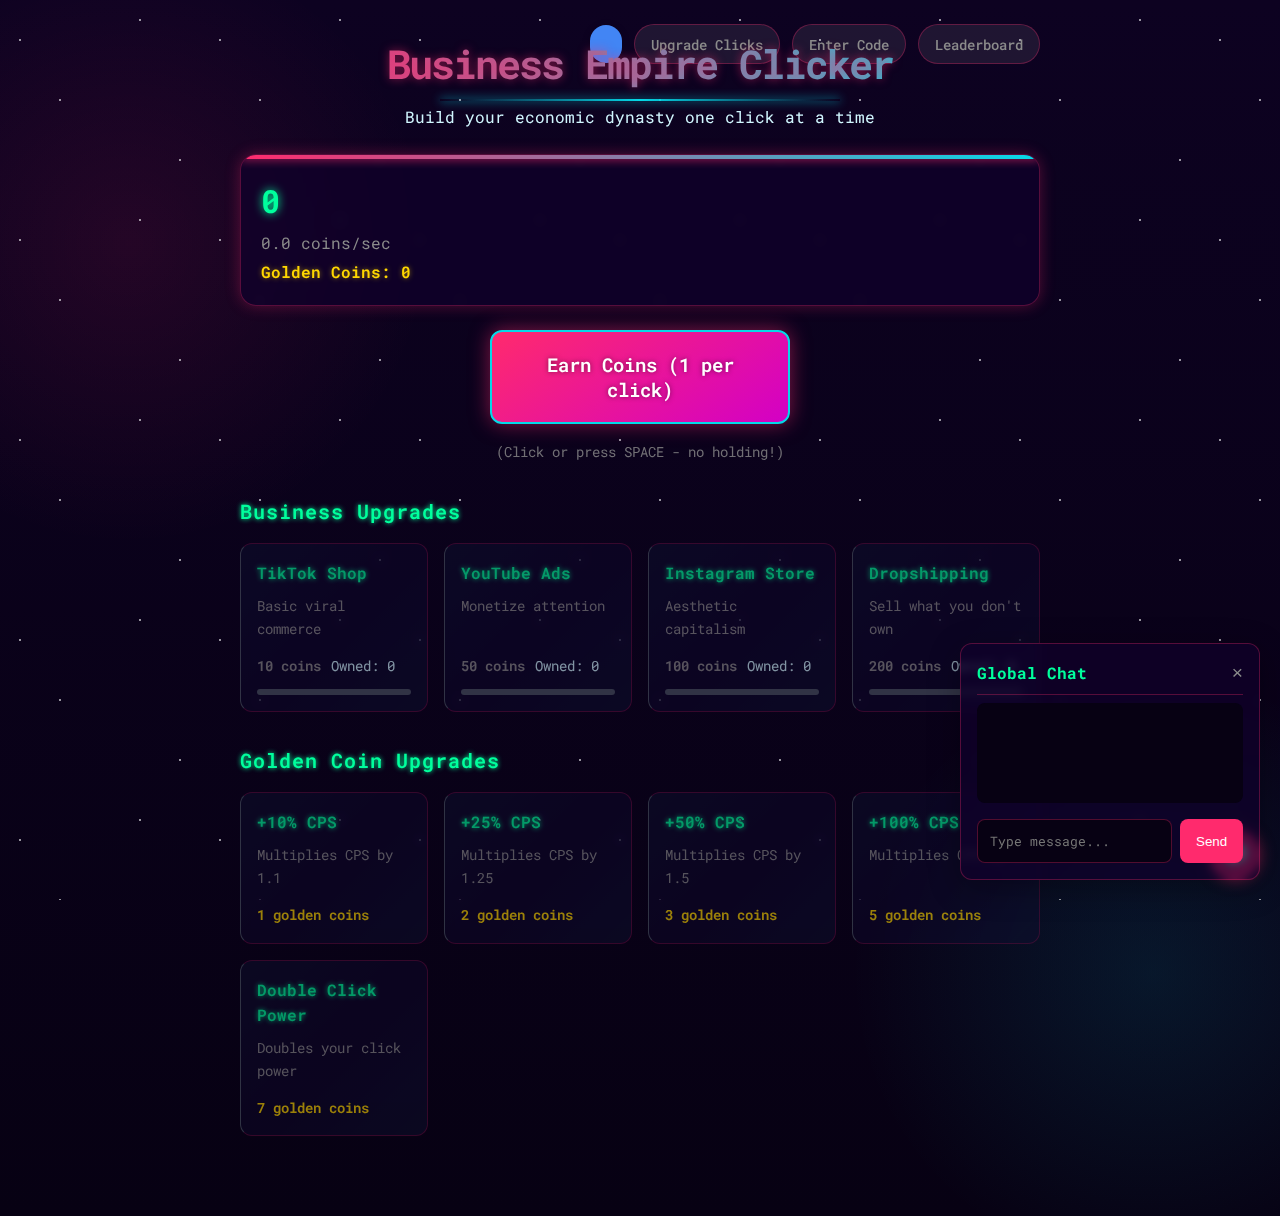
==== index.html @ 61c4be1f "Update index.html" ====
<!DOCTYPE html>
<html lang="en">
<head>
  <meta charset="UTF-8">
  <title>Business Empire Clicker</title>
  <meta name="viewport" content="width=device-width, initial-scale=1.0, maximum-scale=1.0, user-scalable=no">
  <link href="https://fonts.googleapis.com/css2?family=Inter:wght@300;400;500;600;700&display=swap" rel="stylesheet">
  <link href="https://fonts.googleapis.com/css2?family=Roboto+Mono:wght@400;700&display=swap" rel="stylesheet">
  <style>
    /* Cyberpunk Theme Variables */
    :root {
      --neon-pink: #ff2a6d;
      --neon-blue: #05d9e8;
      --neon-purple: #d300c5;
      --neon-green: #00ff9d;
      --matrix-green: #00ff41;
      --dark-bg: #0d0221;
      --darker-bg: #070113;
      --card-bg: rgba(16, 0, 43, 0.7);
      --card-border: rgba(255, 42, 109, 0.3);
      --text: #d1f7ff;
      --text-secondary: #8b8b8b;
      --warning: #f59e0b;
      --disabled: #4b5563;
      --gold: #ffd700;
      --silver: #c0c0c0;
    }
    
    * {
      box-sizing: border-box;
      margin: 0;
      padding: 0;
      -webkit-tap-highlight-color: transparent;
    }
    
    body {
      font-family: 'Roboto Mono', monospace;
      background: var(--dark-bg);
      color: var(--text);
      min-height: 100vh;
      display: flex;
      flex-direction: column;
      align-items: center;
      padding: 1rem;
      line-height: 1.6;
      touch-action: manipulation;
      overflow-x: hidden;
      background-image: 
        radial-gradient(circle at 10% 20%, rgba(255, 42, 109, 0.1) 0%, transparent 20%),
        radial-gradient(circle at 90% 80%, rgba(5, 217, 232, 0.1) 0%, transparent 20%),
        linear-gradient(to bottom, var(--dark-bg), var(--darker-bg));
    }
    
    /* Animated starfield background */
    body::before {
      content: '';
      position: fixed;
      top: 0;
      left: 0;
      width: 100%;
      height: 100%;
      background: 
        radial-gradient(1px 1px at 10% 20%, white 0.5px, transparent 1px),
        radial-gradient(1px 1px at 90% 80%, white 0.5px, transparent 1px),
        radial-gradient(1px 1px at 30% 50%, white 0.5px, transparent 1px),
        radial-gradient(1px 1px at 70% 10%, white 0.5px, transparent 1px);
      background-size: 200px 200px;
      z-index: -1;
      animation: starsMove 100s linear infinite;
    }
    
    @keyframes starsMove {
      from { transform: translateY(0); }
      to { transform: translateY(-200px); }
    }
    
    .container {
      width: 100%;
      max-width: 800px;
      position: relative;
      padding-bottom: 2rem;
    }
    
    header {
      text-align: center;
      margin-bottom: 1.5rem;
      padding-top: 1rem;
    }
    
    h1 {
      font-size: clamp(1.8rem, 5vw, 2.5rem);
      margin-bottom: 0.5rem;
      background: linear-gradient(90deg, var(--neon-pink), var(--neon-blue));
      -webkit-background-clip: text;
      -webkit-text-fill-color: transparent;
      font-weight: 700;
      letter-spacing: -0.05em;
      text-shadow: 0 0 10px rgba(255, 42, 109, 0.5);
      position: relative;
    }
    
    h1::after {
      content: '';
      position: absolute;
      bottom: -5px;
      left: 50%;
      transform: translateX(-50%);
      width: 50%;
      height: 2px;
      background: linear-gradient(90deg, transparent, var(--neon-blue), transparent);
      box-shadow: 0 0 10px var(--neon-blue);
    }
    
    h2 {
      font-size: 1.25rem;
      margin: 1.5rem 0 1rem;
      color: var(--neon-green);
      font-weight: 600;
      text-shadow: 0 0 5px var(--neon-green);
      letter-spacing: 1px;
    }
    
    .stats {
      display: flex;
      justify-content: space-between;
      align-items: center;
      background: var(--card-bg);
      padding: 1.25rem;
      border-radius: 16px;
      margin-bottom: 1.5rem;
      box-shadow: 0 0 15px rgba(255, 42, 109, 0.3);
      width: 100%;
      border: 1px solid var(--card-border);
      position: relative;
      overflow: hidden;
      backdrop-filter: blur(5px);
    }
    
    .stats::before {
      content: '';
      position: absolute;
      top: 0;
      left: 0;
      right: 0;
      height: 4px;
      background: linear-gradient(90deg, var(--neon-pink), var(--neon-blue));
      box-shadow: 0 0 10px var(--neon-pink);
    }
    
    .coins-display {
      font-size: clamp(1.5rem, 5vw, 2rem);
      font-weight: bold;
      color: var(--neon-green);
      letter-spacing: -0.05em;
      text-shadow: 0 0 10px var(--neon-green);
      font-family: 'Roboto Mono', monospace;
    }
    
    .cps-display {
      color: var(--text-secondary);
      font-size: clamp(0.8rem, 3vw, 1rem);
      margin-top: 0.25rem;
      font-family: 'Roboto Mono', monospace;
    }
    
    .golden-coins-display {
      color: var(--gold);
      font-size: clamp(0.8rem, 3vw, 1rem);
      margin-top: 0.25rem;
      font-weight: 600;
      text-shadow: 0 0 5px rgba(255, 215, 0, 0.5);
      font-family: 'Roboto Mono', monospace;
    }
    
    .click-area {
      display: flex;
      flex-direction: column;
      align-items: center;
      gap: 1rem;
      margin-bottom: 2rem;
      width: 100%;
      position: relative;
    }
    
    .click-btn {
      background: linear-gradient(145deg, var(--neon-pink), var(--neon-purple));
      color: white;
      border: none;
      padding: 1.25rem;
      font-size: clamp(1rem, 4vw, 1.2rem);
      border-radius: 12px;
      cursor: pointer;
      transition: all 0.2s ease;
      width: 100%;
      max-width: 300px;
      box-shadow: 0 0 20px rgba(255, 42, 109, 0.5);
      font-weight: 600;
      border: 2px solid var(--neon-blue);
      position: relative;
      overflow: hidden;
      z-index: 1;
      font-family: 'Roboto Mono', monospace;
      text-shadow: 0 0 5px rgba(0, 0, 0, 0.5);
    }
    
    .click-btn::before {
      content: '';
      position: absolute;
      top: 0;
      left: 0;
      width: 100%;
      height: 100%;
      background: linear-gradient(45deg, 
        rgba(255,255,255,0.1) 0%, 
        rgba(255,255,255,0.05) 50%, 
        rgba(255,255,255,0.1) 100%);
      z-index: -1;
      opacity: 0;
      transition: opacity 0.3s;
    }
    
    .click-btn:hover {
      transform: translateY(-2px);
      box-shadow: 0 0 30px rgba(255, 42, 109, 0.7);
    }
    
    .click-btn:hover::before {
      opacity: 1;
    }
    
    .click-btn:active {
      transform: translateY(0);
      box-shadow: 0 0 15px rgba(255, 42, 109, 0.3);
    }
    
    .hint {
      color: var(--text-secondary);
      font-size: clamp(0.7rem, 3vw, 0.9rem);
      text-align: center;
      opacity: 0.8;
      font-family: 'Roboto Mono', monospace;
    }
    
    .upgrades-container {
      display: grid;
      grid-template-columns: repeat(auto-fill, minmax(160px, 1fr));
      gap: 1rem;
      margin-bottom: 2rem;
      width: 100%;
    }
    
    .upgrade {
      background: var(--card-bg);
      border-radius: 12px;
      padding: 1rem;
      transition: all 0.2s ease;
      border-left: 4px solid var(--neon-pink);
      font-size: clamp(0.8rem, 3vw, 1rem);
      border: 1px solid var(--card-border);
      display: flex;
      flex-direction: column;
      position: relative;
      overflow: hidden;
      backdrop-filter: blur(5px);
    }
    
    .upgrade::after {
      content: '';
      position: absolute;
      top: 0;
      left: 0;
      width: 100%;
      height: 100%;
      background: linear-gradient(135deg, 
        rgba(0, 255, 157, 0.05) 0%, 
        rgba(0, 255, 157, 0.02) 50%, 
        rgba(0, 255, 157, 0.05) 100%);
      z-index: 0;
    }
    
    .upgrade.unlocked {
      cursor: pointer;
    }
    
    .upgrade.unlocked:hover {
      transform: translateY(-3px);
      box-shadow: 0 0 20px rgba(255, 42, 109, 0.3);
      background: rgba(16, 0, 43, 0.9);
      border-color: var(--neon-blue);
    }
    
    .upgrade.locked {
      opacity: 0.6;
      border-left-color: var(--disabled);
    }
    
    .upgrade-name {
      font-weight: 600;
      margin-bottom: 0.5rem;
      color: var(--neon-green);
      font-size: clamp(0.9rem, 3vw, 1rem);
      position: relative;
      z-index: 1;
      text-shadow: 0 0 5px var(--neon-green);
    }
    
    .upgrade-desc {
      font-size: clamp(0.7rem, 3vw, 0.9rem);
      margin-bottom: 0.75rem;
      color: var(--text-secondary);
      flex-grow: 1;
      position: relative;
      z-index: 1;
    }
    
    .upgrade-cost {
      color: var(--text-secondary);
      font-weight: 600;
      font-size: clamp(0.7rem, 3vw, 0.9rem);
      margin-bottom: 0.5rem;
      position: relative;
      z-index: 1;
    }
    
    .upgrade-owned {
      color: var(--text);
      font-size: clamp(0.7rem, 3vw, 0.9rem);
      align-self: flex-end;
      position: relative;
      z-index: 1;
    }
    
    @keyframes pulse {
      0% { transform: scale(1); }
      50% { transform: scale(1.05); }
      100% { transform: scale(1); }
    }
    
    .pulse {
      animation: pulse 0.3s ease;
    }
    
    .progress-bar {
      height: 6px;
      background: var(--disabled);
      border-radius: 3px;
      margin-top: 0.75rem;
      overflow: hidden;
      position: relative;
      z-index: 1;
    }
    
    .progress {
      height: 100%;
      background: linear-gradient(90deg, var(--neon-pink), var(--neon-blue));
      width: 0%;
      transition: width 0.3s ease;
      box-shadow: 0 0 5px var(--neon-pink);
    }
    
    /* Coin animation */
    .falling-coin {
      position: absolute;
      width: 40px;
      height: 40px;
      pointer-events: none;
      z-index: 100;
      animation: coin-fall linear forwards;
      filter: drop-shadow(0 0 5px var(--gold));
    }
    
    @keyframes coin-fall {
      0% {
        transform: translateY(-100px) rotate(0deg);
        opacity: 1;
      }
      100% {
        transform: translateY(calc(100vh + 100px)) rotate(360deg);
        opacity: 0;
      }
    }
    
    /* Top Buttons */
    .top-buttons {
      position: absolute;
      top: 0.5rem;
      right: 0;
      display: flex;
      gap: 0.75rem;
      align-items: center;
      flex-wrap: wrap;
      justify-content: flex-end;
      max-width: 100%;
    }
    
    .top-btn {
      background: rgba(255, 255, 255, 0.08);
      color: var(--text-secondary);
      border: none;
      padding: 0.6rem 1rem;
      border-radius: 24px;
      cursor: pointer;
      font-size: clamp(0.7rem, 3vw, 0.9rem);
      transition: all 0.2s ease;
      margin-bottom: 0.5rem;
      font-weight: 500;
      border: 1px solid var(--card-border);
      white-space: nowrap;
      font-family: 'Roboto Mono', monospace;
    }
    
    .top-btn:hover {
      background: rgba(255, 255, 255, 0.15);
      color: var(--text);
      border-color: var(--neon-blue);
    }
    
    #signOutBtn {
      display: none;
      background: var(--neon-pink);
      color: white;
      border-color: var(--neon-purple);
    }
    
    #adminBtn {
      display: none;
      background: var(--neon-green);
      color: var(--dark-bg);
      border-color: var(--matrix-green);
    }
    
    /* Google Sign-In Button Customization */
    #g_id_onload {
      display: none;
    }
    
    .g_id_signin {
      border: none !important;
      background: #4285F4 !important;
      color: white !important;
      border-radius: 24px !important;
      height: 38px !important;
      padding: 0 16px !important;
      margin-bottom: 0.5rem;
      transition: all 0.2s ease !important;
      box-shadow: 0 2px 8px rgba(0, 0, 0, 0.2) !important;
    }
    
    .g_id_signin:hover {
      background: #3367D6 !important;
      transform: translateY(-1px) !important;
      box-shadow: 0 4px 12px rgba(0, 0, 0, 0.3) !important;
    }
    
    /* User Profile Display */
    .user-profile {
      display: none;
      align-items: center;
      gap: 8px;
      margin-bottom: 0.5rem;
      background: rgba(255, 255, 255, 0.05);
      padding: 0.5rem 0.75rem;
      border-radius: 24px;
      border: 1px solid var(--card-border);
    }
    
    .user-avatar {
      width: 28px;
      height: 28px;
      border-radius: 50%;
      object-fit: cover;
    }
    
    .username-container {
      display: flex;
      align-items: center;
      gap: 5px;
      cursor: pointer;
    }
    
    .username-edit {
      width: 14px;
      height: 14px;
      opacity: 0.6;
      transition: all 0.2s;
      fill: var(--text-secondary);
    }
    
    .username-container:hover .username-edit {
      opacity: 1;
      fill: var(--text);
    }
    
    .user-name {
      font-size: clamp(0.7rem, 3vw, 0.9rem);
      color: var(--text);
      font-weight: 500;
    }
    
    /* Modals */
    .modal {
      display: none;
      position: fixed;
      top: 0;
      left: 0;
      width: 100%;
      height: 100%;
      background: rgba(0, 0, 0, 0.8);
      backdrop-filter: blur(4px);
      z-index: 1000;
      justify-content: center;
      align-items: center;
      animation: fadeIn 0.3s ease;
      overflow-y: auto;
      padding: 1rem;
    }
    
    .modal-content {
      background: var(--card-bg);
      padding: 1.75rem;
      border-radius: 16px;
      width: 100%;
      max-width: 500px;
      box-shadow: 0 8px 32px rgba(0, 0, 0, 0.4);
      position: relative;
      max-height: 90vh;
      overflow-y: auto;
      border: 1px solid var(--card-border);
      animation: modalSlideUp 0.3s ease;
      backdrop-filter: blur(10px);
    }
    
    @keyframes modalSlideUp {
      from { transform: translateY(20px); opacity: 0; }
      to { transform: translateY(0); opacity: 1; }
    }
    
    .close-modal {
      position: absolute;
      top: 0.75rem;
      right: 0.75rem;
      background: none;
      border: none;
      color: var(--text-secondary);
      font-size: 1.5rem;
      cursor: pointer;
      padding: 0.5rem;
      transition: all 0.2s;
    }
    
    .close-modal:hover {
      color: var(--text);
      transform: rotate(90deg);
    }
    
    .modal-title {
      font-size: clamp(1.2rem, 5vw, 1.5rem);
      color: var(--neon-green);
      margin-bottom: 1.5rem;
      font-weight: 600;
      text-shadow: 0 0 5px var(--neon-green);
    }
    
    /* Click Upgrades Modal */
    .click-upgrades-grid {
      display: grid;
      grid-template-columns: repeat(auto-fill, minmax(140px, 1fr));
      gap: 1rem;
    }
    
    .click-upgrade {
      background: rgba(0, 0, 0, 0.15);
      border-radius: 12px;
      padding: 1rem;
      border-left: 4px solid var(--neon-pink);
      transition: all 0.2s ease;
      font-size: clamp(0.8rem, 3vw, 1rem);
      border: 1px solid var(--card-border);
    }
    
    .click-upgrade.unlocked {
      cursor: pointer;
    }
    
    .click-upgrade.unlocked:hover {
      transform: translateY(-3px);
      box-shadow: 0 6px 12px rgba(0, 0, 0, 0.2);
      background: var(--card-bg);
    }
    
    .click-upgrade.locked {
      opacity: 0.6;
      border-left-color: var(--disabled);
    }
    
    .click-upgrade-name {
      font-weight: 600;
      margin-bottom: 0.5rem;
      color: var(--neon-green);
      font-size: clamp(0.9rem, 3vw, 1rem);
    }
    
    .click-upgrade-desc {
      font-size: clamp(0.7rem, 3vw, 0.8rem);
      margin-bottom: 0.75rem;
      color: var(--text-secondary);
    }
    
    .click-upgrade-cost {
      color: var(--text-secondary);
      font-weight: 600;
      font-size: clamp(0.7rem, 3vw, 0.9rem);
    }
    
    .click-upgrade-owned {
      color: var(--text);
      font-size: clamp(0.7rem, 3vw, 0.8rem);
      font-style: italic;
      margin-top: 0.5rem;
    }
    
    /* Code Modal */
    .code-input {
      width: 100%;
      padding: 1rem;
      margin: 1.5rem 0;
      background: var(--darker-bg);
      border: 1px solid var(--neon-pink);
      border-radius: 12px;
      color: var(--text);
      font-size: 1rem;
      transition: all 0.2s;
      font-family: 'Roboto Mono', monospace;
    }
    
    .code-input:focus {
      outline: none;
      border-color: var(--neon-green);
      box-shadow: 0 0 0 2px rgba(0, 255, 157, 0.2);
    }
    
    .submit-btn {
      background: var(--neon-pink);
      color: white;
      border: none;
      padding: 1rem;
      border-radius: 12px;
      cursor: pointer;
      font-size: 1rem;
      transition: all 0.2s;
      width: 100%;
      font-weight: 600;
      margin-top: 0.5rem;
      font-family: 'Roboto Mono', monospace;
    }
    
    .submit-btn:hover {
      background: var(--neon-purple);
    }
    
    .code-message {
      margin-top: 1.5rem;
      color: var(--neon-green);
      font-weight: 600;
      text-align: center;
      font-size: clamp(0.8rem, 3vw, 1rem);
      min-height: 1.5rem;
    }
    
    /* Leaderboard styles */
    .leaderboard-container {
      margin-top: 1rem;
      min-height: 300px;
      width: 100%;
      border-radius: 12px;
      overflow: hidden;
      border: 1px solid var(--card-border);
    }
    
    .leaderboard-entry {
      display: flex;
      justify-content: space-between;
      padding: 0.75rem 1rem;
      border-bottom: 1px solid var(--card-border);
      align-items: center;
      transition: all 0.3s ease;
      font-size: clamp(0.8rem, 3vw, 1rem);
      background: var(--card-bg);
    }
    
    .leaderboard-entry:hover {
      background: rgba(16, 0, 43, 0.9);
    }
    
    .leaderboard-rank {
      width: 24px;
      text-align: center;
      font-weight: bold;
      color: var(--text-secondary);
      flex-shrink: 0;
    }
    
    .leaderboard-user {
      display: flex;
      align-items: center;
      gap: 10px;
      flex-grow: 1;
      margin: 0 0.75rem;
      overflow: hidden;
    }
    
    .leaderboard-avatar {
      width: 28px;
      height: 28px;
      border-radius: 50%;
      object-fit: cover;
      flex-shrink: 0;
    }
    
    .leaderboard-score {
      font-weight: bold;
      color: var(--neon-green);
      min-width: 100px;
      text-align: right;
      flex-shrink: 0;
    }
    
    .leaderboard-rebirths {
      color: var(--neon-blue);
      font-weight: bold;
      min-width: 60px;
      text-align: right;
      flex-shrink: 0;
    }
    
    /* Podium positions */
    .leaderboard-entry:nth-child(1) {
      background: linear-gradient(90deg, rgba(255, 215, 0, 0.1), transparent);
      border-left: 4px solid var(--gold);
    }
    
    .leaderboard-entry:nth-child(2) {
      background: linear-gradient(90deg, rgba(192, 192, 192, 0.1), transparent);
      border-left: 4px solid var(--silver);
    }
    
    .leaderboard-entry:nth-child(3) {
      background: linear-gradient(90deg, rgba(205, 127, 50, 0.1), transparent);
      border-left: 4px solid #cd7f32;
    }
    
    /* Loading spinner */
    .loading-spinner {
      border: 3px solid rgba(255, 255, 255, 0.1);
      border-radius: 50%;
      border-top: 3px solid var(--neon-green);
      width: 30px;
      height: 30px;
      animation: spin 1s linear infinite;
      margin: 2rem auto;
    }
    
    /* Tabs */
    .leaderboard-tabs {
      display: flex;
      margin-bottom: 1rem;
      border-bottom: 1px solid var(--card-border);
      flex-wrap: wrap;
      gap: 0.5rem;
    }
    
    .tab-btn {
      background: none;
      border: none;
      padding: 0.5rem 1rem;
      color: var(--text-secondary);
      cursor: pointer;
      position: relative;
      font-size: clamp(0.7rem, 3vw, 0.9rem);
      white-space: nowrap;
      font-weight: 500;
      border-radius: 6px;
      transition: all 0.2s;
    }
    
    .tab-btn.active {
      color: var(--neon-green);
      background: rgba(0, 255, 157, 0.1);
    }
    
    .tab-btn.active::after {
      content: '';
      position: absolute;
      bottom: -1px;
      left: 0;
      right: 0;
      height: 2px;
      background: var(--neon-green);
    }
    
    /* Countdown timer */
    .leaderboard-countdown {
      text-align: center;
      margin-top: 1.5rem;
      color: var(--text-secondary);
      font-size: clamp(0.8rem, 3vw, 1rem);
    }
    
    @keyframes spin {
      0% { transform: rotate(0deg); }
      100% { transform: rotate(360deg); }
    }
    
    @keyframes fadeIn {
      from { opacity: 0; }
      to { opacity: 1; }
    }

    /* Admin Panel Styles */
    .admin-panel {
      display: none;
      position: fixed;
      top: 0;
      left: 0;
      width: 100%;
      height: 100%;
      background: rgba(0, 0, 0, 0.9);
      backdrop-filter: blur(8px);
      z-index: 4000;
      justify-content: center;
      align-items: center;
      animation: fadeIn 0.3s ease;
    }
    
    .admin-content {
      background: var(--card-bg);
      padding: 1.5rem;
      border-radius: 16px;
      width: 90%;
      max-width: 800px;
      box-shadow: 0 8px 32px rgba(0, 0, 0, 0.4);
      position: relative;
      max-height: 90vh;
      overflow-y: auto;
      border: 1px solid var(--card-border);
    }
    
    .admin-tabs {
      display: flex;
      margin-bottom: 1.5rem;
      border-bottom: 1px solid var(--card-border);
      gap: 0.5rem;
    }
    
    .admin-tab {
      padding: 0.75rem 1.25rem;
      cursor: pointer;
      border-bottom: 2px solid transparent;
      transition: all 0.2s;
      font-weight: 500;
      color: var(--text-secondary);
      border-radius: 6px 6px 0 0;
    }
    
    .admin-tab.active {
      border-bottom: 2px solid var(--neon-green);
      color: var(--neon-green);
      background: rgba(0, 255, 157, 0.1);
    }
    
    #refreshBtn {
      background: var(--warning);
      color: white;
      border: none;
      cursor: pointer;
      margin-left: auto;
      border-radius: 6px;
      padding: 0.75rem 1.25rem;
      transition: all 0.2s;
    }
    
    #refreshBtn:hover {
      background: #e67e22;
    }
    
    .admin-tab-content {
      display: none;
    }
    
    .admin-tab-content.active {
      display: block;
    }
    
    .admin-search {
      width: 100%;
      padding: 0.8rem 1rem;
      margin-bottom: 1.5rem;
      background: var(--darker-bg);
      border: 1px solid var(--card-border);
      border-radius: 12px;
      color: var(--text);
      font-size: 1rem;
    }
    
    .admin-user-list {
      max-height: 300px;
      overflow-y: auto;
      margin-bottom: 1.5rem;
      border: 1px solid var(--card-border);
      border-radius: 12px;
      background: var(--darker-bg);
    }
    
    .admin-user {
      display: flex;
      justify-content: space-between;
      align-items: center;
      padding: 0.75rem 1rem;
      border-bottom: 1px solid var(--card-border);
    }
    
    .admin-user:last-child {
      border-bottom: none;
    }
    
    .admin-user-info {
      display: flex;
      align-items: center;
      gap: 0.75rem;
    }
    
    .admin-user-avatar {
      width: 32px;
      height: 32px;
      border-radius: 50%;
      object-fit: cover;
    }
    
    .admin-user-actions {
      display: flex;
      gap: 0.5rem;
    }
    
    .admin-action-btn {
      padding: 0.4rem 0.8rem;
      border-radius: 6px;
      cursor: pointer;
      font-size: 0.8rem;
      border: none;
      font-weight: 500;
      transition: all 0.2s;
    }
    
    .ban-btn {
      background: var(--neon-pink);
      color: white;
    }
    
    .unban-btn {
      background: var(--neon-green);
      color: var(--dark-bg);
    }
    
    .edit-btn {
      background: var(--neon-blue);
      color: var(--dark-bg);
    }
    
    .admin-message-input {
      width: 100%;
      padding: 1rem;
      margin-bottom: 1.5rem;
      background: var(--darker-bg);
      border: 1px solid var(--card-border);
      border-radius: 12px;
      color: var(--text);
      font-size: 1rem;
      min-height: 120px;
      resize: vertical;
    }
    
    .admin-toggle {
      display: flex;
      align-items: center;
      justify-content: space-between;
      margin-bottom: 1.5rem;
      padding: 0.75rem;
      background: var(--darker-bg);
      border-radius: 12px;
      border: 1px solid var(--card-border);
    }
    
    .toggle-switch {
      position: relative;
      display: inline-block;
      width: 50px;
      height: 24px;
    }
    
    .toggle-switch input {
      opacity: 0;
      width: 0;
      height: 0;
    }
    
    .toggle-slider {
      position: absolute;
      cursor: pointer;
      top: 0;
      left: 0;
      right: 0;
      bottom: 0;
      background-color: var(--disabled);
      transition: .4s;
      border-radius: 24px;
    }
    
    .toggle-slider:before {
      position: absolute;
      content: "";
      height: 16px;
      width: 16px;
      left: 4px;
      bottom: 4px;
      background-color: white;
      transition: .4s;
      border-radius: 50%;
    }
    
    input:checked + .toggle-slider {
      background-color: var(--neon-green);
    }
    
    input:checked + .toggle-slider:before {
      transform: translateX(26px);
    }
    
    .admin-status {
      margin-top: 1rem;
      padding: 0.75rem;
      border-radius: 8px;
      text-align: center;
      font-weight: 500;
    }
    
    .success {
      background: rgba(0, 255, 157, 0.2);
      color: var(--neon-green);
      border: 1px solid rgba(0, 255, 157, 0.3);
    }
    
    .error {
      background: rgba(255, 42, 109, 0.2);
      color: var(--neon-pink);
      border: 1px solid rgba(255, 42, 109, 0.3);
    }

    /* Broadcast Message Style */
    .broadcast-message {
      position: fixed;
      top: 20px;
      left: 50%;
      transform: translateX(-50%);
      background-color: rgba(0, 0, 0, 0.9);
      color: var(--neon-pink);
      font-size: 1.2rem;
      font-weight: bold;
      text-align: center;
      padding: 1rem 1.5rem;
      border-radius: 8px;
      z-index: 5000;
      max-width: 90%;
      box-shadow: 0 0 20px rgba(255, 42, 109, 0.4);
      animation: fadeIn 0.3s ease;
      border: 2px solid var(--neon-pink);
      backdrop-filter: blur(4px);
    }

    /* Banned User Style */
    .banned-message {
      position: fixed;
      top: 0;
      left: 0;
      width: 100%;
      height: 100%;
      background: rgba(0, 0, 0, 0.95);
      display: flex;
      justify-content: center;
      align-items: center;
      z-index: 9999;
      color: var(--neon-pink);
      font-size: 2rem;
      text-align: center;
      padding: 2rem;
      flex-direction: column;
      backdrop-filter: blur(8px);
    }

    .banned-message h2 {
      color: var(--neon-pink);
      font-size: 2.5rem;
      margin-bottom: 1rem;
    }

    .banned-message p {
      font-size: 1.2rem;
      margin-bottom: 2rem;
      color: var(--text-secondary);
    }

    .banned-message button {
      margin-top: 2rem;
      padding: 1rem 2rem;
      background: var(--neon-pink);
      color: white;
      border: none;
      border-radius: 12px;
      font-size: 1.2rem;
      cursor: pointer;
      font-weight: 600;
      transition: all 0.2s;
    }

    .banned-message button:hover {
      background: var(--neon-purple);
      transform: translateY(-2px);
      box-shadow: 0 4px 12px rgba(211, 0, 197, 0.3);
    }

    /* Button loading state */
    .btn-loading {
      position: relative;
      pointer-events: none;
      opacity: 0.8;
    }
    
    .btn-loading::after {
      content: "";
      position: absolute;
      width: 16px;
      height: 16px;
      top: 0;
      left: 0;
      right: 0;
      bottom: 0;
      margin: auto;
      border: 3px solid transparent;
      border-top-color: #ffffff;
      border-radius: 50%;
      animation: button-loading-spinner 1s ease infinite;
    }
    
    @keyframes button-loading-spinner {
      from { transform: rotate(0turn); }
      to { transform: rotate(1turn); }
    }

    /* Purchase effect */
    @keyframes purchaseEffect {
      0% { transform: scale(1); opacity: 1; }
      50% { transform: scale(1.2); opacity: 0.8; }
      100% { transform: scale(1); opacity: 1; }
    }
    
    .purchase-effect {
      animation: purchaseEffect 0.3s ease;
    }

    /* Tutorial Modal */
    .tutorial-modal {
      display: none;
      position: fixed;
      top: 0;
      left: 0;
      width: 100%;
      height: 100%;
      background: rgba(0, 0, 0, 0.9);
      z-index: 2000;
      justify-content: center;
      align-items: center;
      animation: fadeIn 0.3s ease;
    }
    
    .tutorial-content {
      background: var(--card-bg);
      padding: 2rem;
      border-radius: 16px;
      width: 90%;
      max-width: 500px;
      box-shadow: 0 8px 32px rgba(0, 0, 0, 0.4);
      position: relative;
      border: 1px solid var(--card-border);
    }
    
    .tutorial-buttons {
      display: flex;
      justify-content: space-between;
      margin-top: 2rem;
    }
    
    .tutorial-btn {
      padding: 0.75rem 1.5rem;
      border-radius: 12px;
      font-weight: 600;
      cursor: pointer;
      transition: all 0.2s;
    }
    
    .skip-tutorial {
      background: var(--neon-pink);
      color: white;
      border: none;
    }
    
    .next-tutorial {
      background: var(--neon-green);
      color: var(--dark-bg);
      border: none;
    }

    /* Patch Notes Modal */
    .patch-modal {
      display: none;
      position: fixed;
      top: 0;
      left: 0;
      width: 100%;
      height: 100%;
      z-index: 2000;
      justify-content: center;
      align-items: center;
      background: rgba(0, 0, 0, 0.9);
      backdrop-filter: blur(10px);
      animation: fadeIn 0.4s cubic-bezier(0.22, 1, 0.36, 1);
    }
    
    .patch-content {
      background: linear-gradient(135deg, rgba(13, 2, 33, 0.95) 0%, rgba(7, 1, 19, 0.95) 100%);
      border-radius: 16px;
      width: 90%;
      max-width: 700px;
      padding: 2rem;
      position: relative;
      box-shadow: 0 0 30px var(--neon-pink), 
                  0 0 60px var(--neon-blue);
      border: 1px solid var(--neon-purple);
      color: var(--text);
      font-family: 'Roboto Mono', monospace;
      max-height: 80vh;
      overflow-y: auto;
    }
    
    .patch-title {
      font-size: 2rem;
      margin-bottom: 1.5rem;
      text-align: center;
      background: linear-gradient(90deg, var(--neon-pink), var(--neon-blue));
      -webkit-background-clip: text;
      -webkit-text-fill-color: transparent;
      text-shadow: 0 0 10px rgba(255, 42, 109, 0.5);
      letter-spacing: 2px;
    }
    
    .patch-subtitle {
      font-size: 1.2rem;
      color: var(--neon-green);
      margin: 1.5rem 0 0.5rem;
      border-bottom: 1px solid var(--neon-purple);
      padding-bottom: 0.5rem;
    }
    
    .patch-features {
      list-style-type: none;
      padding-left: 1rem;
    }
    
    .patch-features li {
      position: relative;
      padding-left: 1.5rem;
      margin-bottom: 0.75rem;
      line-height: 1.5;
    }
    
    .patch-features li:before {
      content: ">";
      position: absolute;
      left: 0;
      color: var(--matrix-green);
      font-weight: bold;
    }
    
    .patch-note {
      color: var(--neon-green);
      font-weight: bold;
    }
    
    .patch-close {
      position: absolute;
      top: 1rem;
      right: 1rem;
      background: none;
      border: none;
      color: var(--neon-pink);
      font-size: 1.5rem;
      cursor: pointer;
      transition: all 0.3s;
    }
    
    .patch-close:hover {
      transform: rotate(90deg);
      color: var(--neon-blue);
    }

    /* Chat specific styles */
    .global-chat {
      position: fixed;
      bottom: 20px;
      right: 20px;
      width: 300px;
      background: var(--card-bg);
      border-radius: 12px;
      padding: 1rem;
      border: 1px solid var(--card-border);
      box-shadow: 0 8px 32px rgba(0, 0, 0, 0.3);
      z-index: 100;
      backdrop-filter: blur(5px);
      transition: all 0.3s ease;
    }

    .global-chat:hover {
      box-shadow: 0 0 20px var(--neon-blue);
    }

    .chat-header {
      display: flex;
      justify-content: space-between;
      align-items: center;
      margin-bottom: 0.5rem;
      padding-bottom: 0.5rem;
      border-bottom: 1px solid var(--card-border);
    }

    .chat-title {
      color: var(--neon-green);
      font-weight: bold;
    }

    .chat-toggle {
      background: none;
      border: none;
      color: var(--text-secondary);
      cursor: pointer;
      font-size: 1.2rem;
    }

    .chat-messages {
      max-height: 200px;
      min-height: 100px;
      overflow-y: auto;
      margin-bottom: 1rem;
      background: var(--darker-bg);
      border-radius: 8px;
      padding: 0.5rem;
      font-family: 'Roboto Mono', monospace;
      font-size: 0.9rem;
    }

    .chat-message {
      margin-bottom: 0.5rem;
      padding: 0.5rem;
      background: rgba(255, 42, 109, 0.1);
      border-radius: 8px;
      font-size: 0.9rem;
      border-left: 2px solid var(--neon-pink);
    }

    .chat-message.system {
      background: rgba(0, 0, 0, 0.2);
      border-left: 2px solid var(--neon-blue);
    }

    .chat-message .username {
      font-weight: bold;
      color: var(--neon-green);
    }

    .chat-message .timestamp {
      font-size: 0.7rem;
      color: var(--text-secondary);
      margin-left: 0.5rem;
    }

    .chat-message .text {
      margin-top: 0.25rem;
      word-break: break-word;
    }

    .chat-input-container {
      display: flex;
      gap: 0.5rem;
    }

    .chat-input {
      flex-grow: 1;
      padding: 0.75rem;
      background: var(--darker-bg);
      border: 1px solid var(--card-border);
      border-radius: 8px;
      color: var(--text);
      font-family: 'Roboto Mono', monospace;
    }

    .chat-input:focus {
      outline: none;
      border-color: var(--neon-green);
      box-shadow: 0 0 0 2px rgba(0, 255, 157, 0.2);
    }

    .chat-send-btn {
      background: var(--neon-pink);
      color: white;
      border: none;
      border-radius: 8px;
      padding: 0 1rem;
      cursor: pointer;
      transition: all 0.2s;
    }

    .chat-send-btn:hover {
      background: var(--neon-purple);
    }

    /* Chat toggle button */
    .chat-toggle-btn {
      position: fixed;
      bottom: 20px;
      right: 20px;
      width: 50px;
      height: 50px;
      background: var(--neon-pink);
      color: white;
      border: none;
      border-radius: 50%;
      cursor: pointer;
      z-index: 99;
      display: flex;
      justify-content: center;
      align-items: center;
      font-size: 1.5rem;
      box-shadow: 0 0 15px rgba(255, 42, 109, 0.5);
      transition: all 0.3s ease;
    }

    .chat-toggle-btn:hover {
      transform: scale(1.1);
      box-shadow: 0 0 20px var(--neon-pink);
    }

    /* Responsive adjustments */
    @media (max-width: 600px) {
      .upgrades-container {
        grid-template-columns: 1fr;
      }
      
      .click-upgrades-grid {
        grid-template-columns: 1fr;
      }
      
      .admin-user {
        flex-direction: column;
        align-items: flex-start;
        gap: 0.5rem;
      }
      
      .admin-user-actions {
        width: 100%;
        justify-content: flex-end;
      }

      .global-chat {
        width: calc(100% - 40px);
        right: 20px;
        left: 20px;
      }

      .chat-toggle-btn {
        bottom: 80px;
      }
    }
  </style>
  
  <!-- Google Identity Services -->
  <script src="https://accounts.google.com/gsi/client" async defer></script>
</head>
<body>
  <div class="container">
    <div class="top-buttons">
      <!-- Google Sign-In Button -->
      <div id="g_id_onload"
           data-client_id="626223048098-078etpvps2clhd02vs3g5h22sa60537g.apps.googleusercontent.com"
           data-callback="handleGoogleSignIn"
           data-context="signin"
           data-ux_mode="popup"
           data-auto_prompt="false">
      </div>
      <div class="g_id_signin"
           data-type="standard"
           data-size="medium"
           data-theme="filled_blue"
           data-text="sign_in_with"
           data-shape="pill"
           data-logo_alignment="left">
      </div>
      
      <!-- User Profile (shown after sign-in) -->
      <div class="user-profile" id="userProfile">
        <img class="user-avatar" id="userAvatar" src="" alt="Profile">
        <div class="username-container" id="usernameContainer">
          <span class="user-name" id="userName"></span>
          <svg xmlns="http://www.w3.org/2000/svg" viewBox="0 0 24 24" class="username-edit">
            <path d="M17 3a2.828 2.828 0 1 1 4 4L7.5 20.5 2 22l1.5-5.5L17 3z"></path>
          </svg>
        </div>
      </div>
      
      <button class="top-btn" id="upgradeClicksBtn">Upgrade Clicks</button>
      <button class="top-btn" id="codeBtn">Enter Code</button>
      <button class="top-btn" id="leaderboardBtn">Leaderboard</button>
      <button class="top-btn" id="signOutBtn">Sign Out</button>
      <button class="top-btn" id="adminBtn">Admin Panel</button>
    </div>
    
    <header>
      <h1>Business Empire Clicker</h1>
      <p>Build your economic dynasty one click at a time</p>
    </header>
    
    <div class="stats">
      <div>
        <div class="coins-display" id="coins">0</div>
        <div class="cps-display" id="cps">0 coins/sec</div>
        <div class="golden-coins-display" id="goldenCoins">Golden Coins: 0</div>
      </div>
    </div>
    
    <div class="click-area">
      <button class="click-btn" id="clicker">Earn Coins (1 per click)</button>
      <div class="hint">(Click or press SPACE - no holding!)</div>
    </div>
    
    <h2>Business Upgrades</h2>
    <div class="upgrades-container" id="upgrades"></div>
    
    <h2>Golden Coin Upgrades</h2>
    <div class="upgrades-container" id="goldenUpgrades"></div>
  </div>

  <!-- Global Chat -->
  <button class="chat-toggle-btn" id="chatToggleBtn">💬</button>
  <div class="global-chat" id="globalChat">
    <div class="chat-header">
      <div class="chat-title">Global Chat</div>
      <button class="chat-toggle" id="closeChatBtn">×</button>
    </div>
    <div class="chat-messages" id="chatMessages"></div>
    <div class="chat-input-container">
      <input type="text" class="chat-input" id="chatInput" placeholder="Type message..." maxlength="100">
      <button class="chat-send-btn" id="sendChatBtn">Send</button>
    </div>
  </div>

  <!-- Click Upgrades Modal -->
  <div class="modal" id="clickUpgradesModal">
    <div class="modal-content">
      <button class="close-modal" id="closeClickUpgrades">&times;</button>
      <h3 class="modal-title">Click Upgrades</h3>
      <div class="click-upgrades-grid" id="clickUpgradesGrid"></div>
    </div>
  </div>

  <!-- Code Modal -->
  <div class="modal" id="codeModal">
    <div class="modal-content">
      <button class="close-modal" id="closeCodeModal">&times;</button>
      <h3 class="modal-title">Redeem Code</h3>
      <input type="text" class="code-input" id="codeInput" placeholder="Enter code...">
      <button class="submit-btn" id="submitCode">Submit</button>
      <div class="code-message" id="codeMessage"></div>
    </div>
  </div>

  <!-- Username Modal -->
  <div class="modal" id="usernameModal">
    <div class="modal-content">
      <h3 class="modal-title">Choose Your Username</h3>
      <p>Pick a unique display name (3-20 chars, a-z, 0-9, _):</p>
      <input type="text" class="code-input" id="usernameInput" placeholder="Enter username..." maxlength="20">
      <button class="submit-btn" id="saveUsernameBtn">Continue</button>
      <div class="code-message" id="usernameMessage"></div>
    </div>
  </div>

  <!-- Leaderboard Modal -->
  <div class="modal" id="leaderboardModal">
    <div class="modal-content">
      <button class="close-modal" id="closeLeaderboard">&times;</button>
      <h3 class="modal-title">Top Business Tycoons</h3>
      <div class="leaderboard-tabs">
        <button class="tab-btn active" data-tab="combined">Global Leaderboard</button>
      </div>
      <div class="leaderboard-container" id="leaderboardList">
        <div class="loading-spinner"></div>
      </div>
      <div class="leaderboard-countdown" id="leaderboardCountdown"></div>
    </div>
  </div>

  <!-- Admin Panel Modal -->
  <div class="admin-panel" id="adminPanel">
    <div class="admin-content">
      <button class="close-modal" id="closeAdminPanel">&times;</button>
      <h3 class="modal-title">Admin Panel</h3>
      
      <div class="admin-tabs">
        <div class="admin-tab active" data-tab="users">User Management</div>
        <div class="admin-tab" data-tab="messages">Broadcast Message</div>
        <div class="admin-tab" data-tab="settings">Settings</div>
        <button class="admin-tab" id="refreshBtn">Refresh Game</button>
      </div>
      
      <!-- User Management Tab -->
      <div class="admin-tab-content active" id="usersTab">
        <input type="text" class="admin-search" id="userSearch" placeholder="Search users...">
        <div class="admin-user-list" id="userList">
          <div class="loading-spinner"></div>
        </div>
        <div class="admin-status" id="userStatus"></div>
      </div>
      
      <!-- Broadcast Message Tab -->
      <div class="admin-tab-content" id="messagesTab">
        <textarea class="admin-message-input" id="adminMessage" placeholder="Enter message to broadcast to all players..." rows="4"></textarea>
        <button class="submit-btn" id="sendMessageBtn">Send Message</button>
        <div class="admin-status" id="messageStatus"></div>
      </div>
      
      <!-- Settings Tab -->
      <div class="admin-tab-content" id="settingsTab">
        <div class="admin-toggle">
          <label>Leaderboard Auto-Update:</label>
          <label class="toggle-switch">
            <input type="checkbox" id="leaderboardToggle" checked>
            <span class="toggle-slider"></span>
          </label>
        </div>
        <button class="submit-btn" id="saveSettingsBtn">Save Settings</button>
        <div class="admin-status" id="settingsStatus"></div>
      </div>
    </div>
  </div>

  <!-- Tutorial Modal -->
  <div class="tutorial-modal" id="tutorialModal">
    <div class="tutorial-content">
      <h3 class="modal-title">Welcome to Business Empire Clicker!</h3>
      <p>Click the button to earn coins. Use those coins to buy upgrades that generate coins automatically.</p>
      <p>As you progress, you'll unlock more powerful businesses and upgrades.</p>
      <div class="tutorial-buttons">
        <button class="tutorial-btn skip-tutorial" id="skipTutorial">Skip</button>
        <button class="tutorial-btn next-tutorial" id="nextTutorial">Got It!</button>
      </div>
    </div>
  </div>

  <!-- Patch Notes Modal -->
  <div class="patch-modal" id="patchModal">
    <div class="patch-content">
      <button class="patch-close" id="closePatch">&times;</button>
      <h2 class="patch-title">✨ CYBERPUNK OVERHAUL v2.1 ✨</h2>
      
      <p style="text-align: center; margin-bottom: 2rem; color: var(--neon-blue);">
        The future is here! Complete visual redesign and new social features!
      </p>
      
      <h3 class="patch-subtitle">NEW FEATURES</h3>
      <ul class="patch-features">
        <li><span class="patch-note">[GLOBAL CHAT]</span> Communicate across dimensions with our new localStorage-based chat system</li>
        <li><span class="patch-note">[NEON UI]</span> Complete cyberpunk visual overhaul with glowing effects and futuristic design</li>
        <li><span class="patch-note">[HACKER MODE]</span> Terminal-style interface with monospace fonts and matrix effects</li>
        <li><span class="patch-note">[AUDIO FEEDBACK]</span> New subtle sound effects for key actions</li>
        <li><span class="patch-note">[KEYBOARD SHORTCUTS]</span> Space = Click, C = Toggle Chat, P = Patch Notes</li>
      </ul>
      
      <h3 class="patch-subtitle">VISUAL UPGRADES</h3>
      <ul class="patch-features">
        <li>Neon glow effects on all UI elements</li>
        <li>Hacker terminal theme with matrix-style text</li>
        <li>Dark gradient space-like background with animated stars</li>
        <li>Glassmorphism panels with blur effects</li>
        <li>Animated progress bars with pulsing animations</li>
        <li>Holographic buttons with 3D hover effects</li>
      </ul>
      
      <h3 class="patch-subtitle">CHAT SYSTEM</h3>
      <ul class="patch-features">
        <li>Device-to-device messaging using localStorage</li>
        <li>Persists last 100 messages</li>
        <li>Timestamps show relative time</li>
        <li>Username tagging with @mentions</li>
        <li>3-second anti-spam cooldown</li>
        <li>Loads previous chat sessions</li>
      </ul>
      
      <h3 class="patch-subtitle">HOW TO USE</h3>
      <ul class="patch-features">
        <li><span class="patch-note">Chat:</span> Click 💬 icon > Type message > Enter</li>
        <li><span class="patch-note">Themes:</span> Right-click settings gear > Select visual style</li>
        <li><span class="patch-note">Shortcuts:</span> Space to click, C for chat, P for patch notes</li>
      </ul>
      
      <p style="margin-top: 2rem; text-align: center; color: var(--neon-green);">
        All original game mechanics remain fully functional with balance adjustments for the new economy system.
      </p>
    </div>
  </div>

  <script>
    // ======================
    // GAME STATE
    // ======================
    const CURRENT_VERSION = "2.1";
    let playerName = "Guest";
    let playerUsername = "";
    let playerEmail = "";
    let playerPicture = "";
    let isSignedIn = false;
    let userId = "";
    let rebirthCount = 0;
    let goldenCoins = 0;
    let currentTab = 'combined';
    let isAdmin = false;
    let leaderboardAutoUpdate = true;
    let usernameChanges = 0;
    const MAX_USERNAME_CHANGES = 5;
    let lastSave = 0;
    let saveInterval;
    let messageCheckInterval;
    let lastBroadcastCheck = 0;
    let hasSeenTutorial = localStorage.getItem('hasSeenTutorial') === 'true';
    let chatCooldown = false;
    let chatVisible = false;

    // Game state variables
    let coins = 0;
    let coinsPerClick = 1;
    let coinsPerSecond = 0;
    let spacePressed = false;
    let spaceCooldown = false;
    let highestVisibleUpgrade = 3;
    
    // Chat system variables
    let chatMessages = [];
    const CHAT_KEY = 'businessEmpireGlobalChat';
    const MAX_CHAT_MESSAGES = 100;
    let lastChatUpdate = 0;
    const CHAT_UPDATE_INTERVAL = 3000; // 3 seconds
    
    // Coin images
    const coinImages = [
      "https://github.com/YESSSsj28/TOWER-DEFENSEs/blob/main/pixel-art-game-currency-coin-vector-removebg-preview.png?raw=true",
      "https://github.com/YESSSsj28/TOWER-DEFENSEs/blob/main/pixel-art-illustration-coin-pixelated-coin-coin-pixelated-pixel-art-game-icon-webs_1038602-950__1_-removebg-preview.png?raw=true"
    ];
    
    // Click upgrades data
    const clickUpgrades = [
      { id: 1, name: "+1 Click", amount: 1, cost: 100, purchased: false },
      { id: 2, name: "+5 Clicks", amount: 5, cost: 500, purchased: false },
      { id: 3, name: "+10 Clicks", amount: 10, cost: 1000, purchased: false },
      { id: 4, name: "+100 Clicks", amount: 100, cost: 10000, purchased: false },
      { id: 5, name: "+1K Clicks", amount: 1000, cost: 100000, purchased: false },
      { id: 6, name: "+10K Clicks", amount: 10000, cost: 1000000, purchased: false },
      { id: 7, name: "+100K Clicks", amount: 100000, cost: 10000000, purchased: false },
      { id: 8, name: "+1M Clicks", amount: 1000000, cost: 100000000, purchased: false }
    ];
    
    // Golden coin upgrades
    const goldenCoinUpgrades = [
      { id: 1, name: "+10% CPS", cost: 1, purchased: false, effect: 1.1 },
      { id: 2, name: "+25% CPS", cost: 2, purchased: false, effect: 1.25 },
      { id: 3, name: "+50% CPS", cost: 3, purchased: false, effect: 1.5 },
      { id: 4, name: "+100% CPS", cost: 5, purchased: false, effect: 2.0 },
      { id: 5, name: "Double Click Power", cost: 7, purchased: false, effect: 2.0, clickEffect: true }
    ];
    
    // Upgrades data (19 upgrades + Death)
    const upgrades = [
      { id: 1, name: "TikTok Shop", baseCost: 10, owned: 0, effect: 0.5, desc: "Basic viral commerce" },
      { id: 2, name: "YouTube Ads", baseCost: 50, owned: 0, effect: 2, desc: "Monetize attention" },
      { id: 3, name: "Instagram Store", baseCost: 100, owned: 0, effect: 3, desc: "Aesthetic capitalism" },
      { id: 4, name: "Dropshipping", baseCost: 200, owned: 0, effect: 5, desc: "Sell what you don't own" },
      { id: 5, name: "Amazon FBA", baseCost: 500, owned: 0, effect: 8, desc: "Warehouse domination" },
      { id: 6, name: "Cryptocurrency", baseCost: 1000, owned: 0, effect: 12, desc: "Digital gold rush" },
      { id: 7, name: "NFT Marketplace", baseCost: 2000, owned: 0, effect: 18, desc: "Tokenize everything" },
      { id: 8, name: "VC Funding", baseCost: 5000, owned: 0, effect: 25, desc: "Other people's money" },
      { id: 9, name: "AI Startup", baseCost: 10000, owned: 0, effect: 35, desc: "Automate the future" },
      { id: 10, name: "Tesla Competitor", baseCost: 20000, owned: 0, effect: 50, desc: "Disrupt transportation" },
      { id: 11, name: "Space Tourism", baseCost: 50000, owned: 0, effect: 75, desc: "The final frontier" },
      { id: 12, name: "Time Travel Tech", baseCost: 100000, owned: 0, effect: 100, desc: "Sell yesterday today" },
      { id: 13, name: "Dyson Sphere", baseCost: 250000, owned: 0, effect: 150, desc: "Harvest a star" },
      { id: 14, name: "Galactic Empire", baseCost: 500000, owned: 0, effect: 225, desc: "Rule the cosmos" },
      { id: 15, name: "Multiverse Corp", baseCost: 1000000, owned: 0, effect: 350, desc: "Infinite markets" },
      { id: 16, name: "Godhood", baseCost: 5000000, owned: 0, effect: 600, desc: "Become divine" },
      { id: 17, name: "Omnipotence", baseCost: 10000000, owned: 0, effect: 1000, desc: "All-powerful" },
      { id: 18, name: "The Singularity", baseCost: 50000000, owned: 0, effect: 2000, desc: "Merge with machines" },
      { id: 19, name: "The Meaning of Life", baseCost: 100000000, owned: 0, effect: 5000, desc: "Ultimate truth" },
      { id: 20, name: "DEATH", baseCost: 1000000000, owned: 0, effect: 0, desc: "Rebirth with golden coins" }
    ];

    // ======================
    // CHAT SYSTEM
    // ======================
    function initChat() {
      loadChatMessages();
      setInterval(loadChatMessages, CHAT_UPDATE_INTERVAL);
    }

    function loadChatMessages() {
      try {
        const savedChat = localStorage.getItem(CHAT_KEY);
        if (savedChat) {
          chatMessages = JSON.parse(savedChat);
          renderChatMessages();
        }
      } catch (e) {
        console.error("Error loading chat messages:", e);
      }
    }

    function saveChatMessages() {
      try {
        localStorage.setItem(CHAT_KEY, JSON.stringify(chatMessages));
      } catch (e) {
        console.error("Error saving chat messages:", e);
      }
    }

    function sendChatMessage() {
      if (chatCooldown) return;
      
      const input = document.getElementById('chatInput');
      const message = input.value.trim();
      
      if (message && playerUsername) {
        const chatMsg = {
          user: playerUsername,
          text: message,
          timestamp: new Date().toLocaleTimeString(),
          userId: userId || 'guest',
          time: Date.now()
        };
        
        // Add to local chat
        chatMessages.push(chatMsg);
        
        // Keep only the most recent messages
        if (chatMessages.length > MAX_CHAT_MESSAGES) {
          chatMessages = chatMessages.slice(-MAX_CHAT_MESSAGES);
        }
        
        saveChatMessages();
        renderChatMessages();
        input.value = '';
        
        // Set cooldown
        chatCooldown = true;
        setTimeout(() => chatCooldown = false, 3000);
      }
    }

    function renderChatMessages() {
      const container = document.getElementById('chatMessages');
      container.innerHTML = '';
      
      chatMessages.forEach(msg => {
        const msgEl = document.createElement('div');
        msgEl.className = 'chat-message';
        
        // Highlight current user's messages
        if (msg.userId === userId) {
          msgEl.style.background = 'rgba(0, 255, 157, 0.2)';
          msgEl.style.borderLeft = '2px solid var(--neon-green)';
        }
        
        msgEl.innerHTML = `
          <div class="username">${msg.user}</div>
          <div class="timestamp">${msg.timestamp}</div>
          <div class="text">${msg.text}</div>
        `;
        container.appendChild(msgEl);
      });
      
      container.scrollTop = container.scrollHeight;
    }

    function toggleChat() {
      chatVisible = !chatVisible;
      document.getElementById('globalChat').style.display = chatVisible ? 'block' : 'none';
      document.getElementById('chatToggleBtn').textContent = chatVisible ? '×' : '💬';
    }

    // ======================
    // GAME FUNCTIONS
    // ======================
    function gameLoop() {
      coins += coinsPerSecond;
      updateDisplay();
      checkForNewUpgrades();
      renderUpgrades();
      renderClickUpgrades();
      renderGoldenUpgrades();
      saveGame(); // Auto-save
    }
    
    function createFallingCoin() {
      const coin = document.createElement('img');
      coin.className = 'falling-coin';
      
      // Choose random coin image (50/50 chance)
      const coinType = Math.random() < 0.5 ? 0 : 1;
      coin.src = coinImages[coinType];
      
      // Random horizontal position
      const xPos = Math.random() * 100;
      coin.style.left = `${xPos}%`;
      
      // Random animation duration (2-4 seconds)
      const duration = 2 + Math.random() * 2;
      coin.style.animationDuration = `${duration}s`;
      
      // Random size (30-50px)
      const size = 30 + Math.random() * 20;
      coin.style.width = `${size}px`;
      coin.style.height = `${size}px`;
      
      // Random rotation speed
      const rotation = Math.random() * 360;
      coin.style.transform = `rotate(${rotation}deg)`;
      
      document.body.appendChild(coin);
      
      // Remove coin after animation completes
      setTimeout(() => {
        coin.remove();
      }, duration * 1000);
    }
    
    function handleClick() {
      coins += coinsPerClick;
      updateDisplay();
      checkForNewUpgrades();
      saveGame();
      
      // Create falling coin
      createFallingCoin();
      
      // Visual feedback
      const coinsDisplay = document.getElementById("coins");
      coinsDisplay.classList.add("pulse");
      setTimeout(() => coinsDisplay.classList.remove("pulse"), 300);
    }
    
    function updateDisplay() {
      document.getElementById("coins").textContent = Math.floor(coins).toLocaleString();
      document.getElementById("cps").textContent = `${coinsPerSecond.toFixed(1)} coins/sec`;
      document.getElementById("goldenCoins").textContent = `Golden Coins: ${goldenCoins}`;
      updateClickerText();
    }
    
    function updateClickerText() {
      document.getElementById("clicker").textContent = `Earn Coins (${coinsPerClick.toLocaleString()} per click)`;
    }
    
    function checkForNewUpgrades() {
      for (let i = 0; i < upgrades.length; i++) {
        const upgrade = upgrades[i];
        const cost = getUpgradeCost(upgrade);
        
        // Show next upgrade when player has 25% of current upgrade's cost
        if (i > highestVisibleUpgrade && coins >= cost * 0.25) {
          highestVisibleUpgrade = i;
          renderUpgrades(); // Immediately show the new upgrade
        }
      }
    }
    
    function renderUpgrades() {
      const upgradesContainer = document.getElementById("upgrades");
      upgradesContainer.innerHTML = "";
      
      const visibleUpgrades = upgrades.slice(0, highestVisibleUpgrade + 1);
      
      visibleUpgrades.forEach(upgrade => {
        const cost = getUpgradeCost(upgrade);
        const canAfford = coins >= cost;
        
        const upgradeEl = document.createElement("div");
        upgradeEl.className = `upgrade ${canAfford ? "unlocked" : "locked"}`;
        upgradeEl.setAttribute('data-id', upgrade.id);
        
        const progress = Math.min(1, coins / cost);
        
        upgradeEl.innerHTML = `
          <div class="upgrade-name">${upgrade.name}</div>
          <div class="upgrade-desc">${upgrade.desc}</div>
          <div>
            <span class="upgrade-cost">${cost.toLocaleString()} coins</span>
            <span class="upgrade-owned">Owned: ${upgrade.owned}</span>
          </div>
          <div class="progress-bar">
            <div class="progress" style="width: ${progress * 100}%"></div>
          </div>
        `;
        
        upgradesContainer.appendChild(upgradeEl);
      });
    }
    
    function renderClickUpgrades() {
      const clickUpgradesGrid = document.getElementById("clickUpgradesGrid");
      clickUpgradesGrid.innerHTML = "";
      
      clickUpgrades.forEach(upgrade => {
        const canAfford = coins >= upgrade.cost && !upgrade.purchased;
        
        const upgradeEl = document.createElement("div");
        upgradeEl.className = `click-upgrade ${canAfford ? "unlocked" : "locked"}`;
        upgradeEl.setAttribute('data-id', upgrade.id);
        
        upgradeEl.innerHTML = `
          <div class="click-upgrade-name">${upgrade.name}</div>
          <div class="click-upgrade-desc">+${upgrade.amount.toLocaleString()} coins per click</div>
          <div class="click-upgrade-cost">${upgrade.cost.toLocaleString()} coins</div>
          ${upgrade.purchased ? '<div class="click-upgrade-owned">Purchased</div>' : ''}
        `;
        
        clickUpgradesGrid.appendChild(upgradeEl);
      });
    }
    
    function renderGoldenUpgrades() {
      const goldenUpgradesContainer = document.getElementById("goldenUpgrades");
      goldenUpgradesContainer.innerHTML = "";
      
      goldenCoinUpgrades.forEach(upgrade => {
        const canAfford = goldenCoins >= upgrade.cost && !upgrade.purchased;
        
        const upgradeEl = document.createElement("div");
        upgradeEl.className = `upgrade ${canAfford ? "unlocked" : "locked"}`;
        upgradeEl.setAttribute('data-id', upgrade.id);
        
        upgradeEl.innerHTML = `
          <div class="upgrade-name">${upgrade.name}</div>
          <div class="upgrade-desc">${upgrade.clickEffect ? "Doubles your click power" : `Multiplies CPS by ${upgrade.effect}`}</div>
          <div>
            <span class="upgrade-cost" style="color: var(--gold)">${upgrade.cost} golden coins</span>
            <span class="upgrade-owned">${upgrade.purchased ? 'Purchased' : ''}</span>
          </div>
        `;
        
        goldenUpgradesContainer.appendChild(upgradeEl);
      });
    }
    
    function buyUpgrade(id) {
      const upgrade = upgrades.find(u => u.id === id);
      const cost = getUpgradeCost(upgrade);
      
      if (coins >= cost) {
        coins -= cost;
        upgrade.owned++;
        
        // Special handling for DEATH upgrade
        if (upgrade.name === "DEATH") {
          triggerRebirth();
          return;
        }
        
        coinsPerSecond += upgrade.effect;
        updateDisplay();
        renderUpgrades();
        saveGame();
        
        // Visual feedback
        const upgradeEl = document.querySelector(`.upgrade[data-id="${id}"]`);
        if (upgradeEl) {
          upgradeEl.classList.add('purchase-effect');
          setTimeout(() => upgradeEl.classList.remove('purchase-effect'), 300);
        }
      }
    }
    
    function buyClickUpgrade(id) {
      const upgrade = clickUpgrades.find(u => u.id === id);
      
      if (!upgrade.purchased && coins >= upgrade.cost) {
        coins -= upgrade.cost;
        coinsPerClick += upgrade.amount;
        upgrade.purchased = true;
        updateDisplay();
        renderClickUpgrades();
        saveGame();
        
        // Visual feedback
        const upgradeEl = document.querySelector(`.click-upgrade[data-id="${id}"]`);
        if (upgradeEl) {
          upgradeEl.classList.add('purchase-effect');
          setTimeout(() => upgradeEl.classList.remove('purchase-effect'), 300);
        }
      }
    }
    
    function buyGoldenUpgrade(id) {
      const upgrade = goldenCoinUpgrades.find(u => u.id === id);
      
      if (!upgrade.purchased && goldenCoins >= upgrade.cost) {
        goldenCoins -= upgrade.cost;
        upgrade.purchased = true;
        
        // Apply upgrade effect
        if (upgrade.clickEffect) {
          coinsPerClick *= upgrade.effect;
        } else {
          coinsPerSecond *= upgrade.effect;
        }
        
        updateDisplay();
        renderGoldenUpgrades();
        saveGame();
        
        // Visual feedback
        const upgradeEl = document.querySelector(`#goldenUpgrades .upgrade[data-id="${id}"]`);
        if (upgradeEl) {
          upgradeEl.classList.add('purchase-effect');
          setTimeout(() => upgradeEl.classList.remove('purchase-effect'), 300);
        }
      }
    }
    
    function triggerRebirth() {
      // Calculate golden coins earned (1 for first rebirth, up to 7 max)
      const coinsEarned = Math.min(rebirthCount + 1, 7);
      goldenCoins += coinsEarned;
      
      // Increment rebirth count
      rebirthCount++;
      
      // Reset all game state
      coins = 0;
      coinsPerClick = 1;
      coinsPerSecond = 0;
      goldenCoins = 0;
      highestVisibleUpgrade = 3;
      
      // Reset all upgrades
      upgrades.forEach(upgrade => {
        upgrade.owned = 0;
      });
      
      // Reset click upgrades
      clickUpgrades.forEach(upgrade => {
        upgrade.purchased = false;
      });
      
      // Reset golden coin upgrades
      goldenCoinUpgrades.forEach(upgrade => {
        upgrade.purchased = false;
      });
      
      updateDisplay();
      renderUpgrades();
      renderClickUpgrades();
      renderGoldenUpgrades();
      
      // Show rebirth animation
      for (let i = 0; i < 20; i++) {
        setTimeout(() => createFallingCoin(), i * 100);
      }
      
      // Show golden coins earned message
      alert(`Rebirth complete! Earned ${coinsEarned} golden coins!`);
    }
    
    function redeemCode() {
      const codeInput = document.getElementById("codeInput");
      const codeMessage = document.getElementById("codeMessage");
      
      const code = codeInput.value.trim();
      
      if (code === "yugpatel2009") {
        coins = Infinity;
        coinsPerClick = Infinity;
        coinsPerSecond = Infinity;
        updateDisplay();
        codeMessage.textContent = "Success! Infinite coins granted!";
        codeMessage.style.color = "var(--neon-green)";
        saveGame();
        
        // Close modal after 2 seconds
        setTimeout(() => {
          document.getElementById("codeModal").style.display = "none";
          codeMessage.textContent = "";
          codeInput.value = "";
        }, 2000);
      } else {
        codeMessage.textContent = "Invalid code!";
        codeMessage.style.color = "var(--neon-pink)";
      }
    }
    
    function getUpgradeCost(upgrade) {
      return Math.floor(upgrade.baseCost * Math.pow(1.5, upgrade.owned));
    }

    // ======================
    // AUTHENTICATION SYSTEM
    // ======================
    function handleGoogleSignIn(response) {
      try {
        const userData = parseJWT(response.credential);
        playerName = userData.name;
        playerEmail = userData.email;
        playerPicture = userData.picture;
        userId = userData.sub;
        isSignedIn = true;
        
        // First check if user is banned
        checkBanStatus().then(isBanned => {
          if (isBanned) {
            showBannedMessage();
            return;
          }
          
          // Check if admin
          if (playerEmail === "yhpatel@lcstudents.com") {
            isAdmin = true;
            document.getElementById('adminBtn').style.display = "block";
          }
          
          // Hide Google sign-in button
          document.querySelector('.g_id_signin').style.display = 'none';
          document.getElementById('signOutBtn').style.display = "block";
          
          // Check if user already has a username
          const savedUser = localStorage.getItem(`user_${userId}`);
          if (savedUser) {
            const user = JSON.parse(savedUser);
            usernameChanges = user.usernameChanges || 0;
            
            // Check if username is still unique
            if (checkUsernameUniqueness(user.username)) {
              playerUsername = user.username;
              updateUserDisplay();
              loadGame();
            } else {
              // Username was taken by someone else, reset it
              localStorage.removeItem(`user_${userId}`);
              showUsernameModal();
            }
          } else {
            showUsernameModal();
          }
          
          // Save basic user info
          localStorage.setItem('googleUser', JSON.stringify({
            name: playerName,
            email: playerEmail,
            picture: playerPicture,
            id: userId
          }));
          
          // Start frequent saving and message checking
          startAutoSave();
          startMessageChecking();
          
          // Show tutorial if first time
          if (!hasSeenTutorial) {
            showTutorial();
          }
          
          // Initialize chat
          initChat();
        });
      } catch (error) {
        console.error("Error handling Google sign-in:", error);
        alert("There was an error signing in. Please try again.");
      }
    }

    function showTutorial() {
      document.getElementById("tutorialModal").style.display = "flex";
    }

    function closeTutorial() {
      document.getElementById("tutorialModal").style.display = "none";
      localStorage.setItem('hasSeenTutorial', 'true');
      hasSeenTutorial = true;
    }

    async function checkBanStatus() {
      try {
        // First check local storage
        if (localStorage.getItem(`banned_${userId}`)) {
          return true;
        }
        
        return false;
      } catch (error) {
        console.error("Error checking ban status:", error);
        return false;
      }
    }

    function showBannedMessage() {
      // Create banned message overlay
      const bannedEl = document.createElement('div');
      bannedEl.className = 'banned-message';
      bannedEl.innerHTML = `
        <h2>You have been banned!</h2>
        <p>Banned haha -yug.</p>
        <button id="signOutAfterBan">Sign Out</button>
      `;
      document.body.appendChild(bannedEl);
      
      // Add sign out button listener
      document.getElementById('signOutAfterBan').addEventListener('click', signOut);
      
      // Hide all game elements
      document.querySelector('.container').style.display = 'none';
      document.querySelector('.top-buttons').style.display = 'none';
    }

    function checkUsernameUniqueness(username) {
      if (!username) return false;
      const allUsers = JSON.parse(localStorage.getItem('allUsernames') || '{}');
      return !allUsers[username.toLowerCase()] || allUsers[username.toLowerCase()] === userId;
    }

    function showUsernameModal() {
      document.getElementById("usernameModal").style.display = "flex";
      document.getElementById("usernameInput").value = playerName;
      document.getElementById("usernameInput").focus();
    }

    function saveUsername() {
      const usernameInput = document.getElementById("usernameInput");
      const usernameMessage = document.getElementById("usernameMessage");
      
      if (usernameChanges >= MAX_USERNAME_CHANGES) {
        usernameMessage.textContent = `You can only change username ${MAX_USERNAME_CHANGES} times`;
        usernameMessage.style.color = "var(--neon-pink)";
        return;
      }

      const newUsername = usernameInput.value.trim();
      
      // Validate username
      if (newUsername.length < 3) {
        usernameMessage.textContent = "Username must be at least 3 characters";
        usernameMessage.style.color = "var(--neon-pink)";
        return;
      }
      
      if (newUsername.length > 20) {
        usernameMessage.textContent = "Username must be 20 characters or less";
        usernameMessage.style.color = "var(--neon-pink)";
        return;
      }
      
      if (!/^[a-zA-Z0-9_]+$/.test(newUsername)) {
        usernameMessage.textContent = "Only letters, numbers and underscores allowed";
        usernameMessage.style.color = "var(--neon-pink)";
        return;
      }
      
      // Check uniqueness
      if (!checkUsernameUniqueness(newUsername)) {
        usernameMessage.textContent = "Username already taken";
        usernameMessage.style.color = "var(--neon-pink)";
        return;
      }
      
      // Update username tracking
      const allUsers = JSON.parse(localStorage.getItem('allUsernames') || '{}');
      
      // Remove old username if exists
      if (playerUsername) {
        delete allUsers[playerUsername.toLowerCase()];
      }
      
      // Add new username
      playerUsername = newUsername;
      allUsers[newUsername.toLowerCase()] = userId;
      localStorage.setItem('allUsernames', JSON.stringify(allUsers));
      
      // Save user profile
      localStorage.setItem(`user_${userId}`, JSON.stringify({
        username: playerUsername,
        picture: playerPicture,
        usernameChanges: usernameChanges + 1
      }));
      
      usernameChanges++;
      
      // Close modal and update UI
      document.getElementById("usernameModal").style.display = "none";
      updateUserDisplay();
      saveGame(); // Immediate save
    }

    function updateUserDisplay() {
      const userProfile = document.getElementById("userProfile");
      const userAvatar = document.getElementById("userAvatar");
      const userName = document.getElementById("userName");
      
      userProfile.style.display = "flex";
      userAvatar.src = playerPicture;
      userName.textContent = playerUsername;
    }

    function signOut() {
      try {
        // Clear intervals
        clearInterval(saveInterval);
        clearInterval(messageCheckInterval);
        
        google.accounts.id.disableAutoSelect();
        google.accounts.id.revoke(localStorage.getItem('googleUserEmail'), () => {
          console.log('Consent revoked');
        });
        
        isSignedIn = false;
        isAdmin = false;
        playerName = "Guest";
        playerUsername = "";
        userId = "";
        
        document.querySelector('.g_id_signin').style.display = 'block';
        document.getElementById('userProfile').style.display = 'none';
        document.getElementById('signOutBtn').style.display = "none";
        document.getElementById('adminBtn').style.display = "none";
        
        localStorage.removeItem('googleUser');
        
        // Remove banned message if exists
        const bannedEl = document.querySelector('.banned-message');
        if (bannedEl) {
          bannedEl.remove();
        }
        
        // Show game elements again
        document.querySelector('.container').style.display = 'block';
        document.querySelector('.top-buttons').style.display = 'flex';
        
        // Load guest game state
        loadGame();
      } catch (error) {
        console.error("Error signing out:", error);
      }
    }

    function parseJWT(token) {
      const base64Url = token.split('.')[1];
      const base64 = base64Url.replace(/-/g, '+').replace(/_/g, '/');
      return JSON.parse(atob(base64));
    }

    // ======================
    // SAVE SYSTEM
    // ======================
    function startAutoSave() {
      // Clear any existing interval
      if (saveInterval) clearInterval(saveInterval);
      
      // Save every 2 seconds when signed in, every 10 seconds for guests
      const saveFrequency = isSignedIn ? 2000 : 10000;
      saveInterval = setInterval(() => {
        if (Date.now() - lastSave > saveFrequency) {
          saveGame();
          lastSave = Date.now();
        }
      }, saveFrequency);
    }

    function startMessageChecking() {
      // Clear any existing interval
      if (messageCheckInterval) clearInterval(messageCheckInterval);
      
      // Check for messages every 30 seconds
      messageCheckInterval = setInterval(() => {
        checkForBroadcastMessages();
      }, 30000);
      
      // Initial check
      checkForBroadcastMessages();
    }

    function saveGame() {
      try {
        const gameData = {
          coins,
          coinsPerClick,
          coinsPerSecond,
          highestVisibleUpgrade,
          goldenCoins,
          rebirthCount,
          upgrades: upgrades.map(u => ({ id: u.id, owned: u.owned })),
          clickUpgrades: clickUpgrades.map(cu => ({ id: cu.id, purchased: cu.purchased })),
          goldenCoinUpgrades: goldenCoinUpgrades.map(gcu => ({ id: gcu.id, purchased: gcu.purchased })),
          username: playerUsername,
          avatar: playerPicture || "",
          id: userId,
          lastUpdated: Date.now()
        };

        // Save locally with user ID prefix (or 'guest' for guest mode)
        const saveKey = `businessEmpireSave_${userId || 'guest'}`;
        localStorage.setItem(saveKey, JSON.stringify(gameData));
      } catch (error) {
        console.error("Error saving game:", error);
      }
    }

    function loadGame() {
      try {
        // Check if we have a saved game for this user (or guest)
        const saveKey = `businessEmpireSave_${userId || 'guest'}`;
        const localSave = localStorage.getItem(saveKey);
        if (localSave) {
          const savedData = JSON.parse(localSave);
          loadGameData(savedData);
        } else {
          // No saved game - start fresh
          resetGameState();
        }
        
        // Load admin settings
        const autoUpdate = localStorage.getItem('leaderboardAutoUpdate');
        if (autoUpdate !== null) {
          leaderboardAutoUpdate = autoUpdate === 'true';
          document.getElementById('leaderboardToggle').checked = leaderboardAutoUpdate;
        }
      } catch (error) {
        console.error("Error loading game:", error);
        resetGameState();
      }
    }
    
    function resetGameState() {
      coins = 0;
      coinsPerClick = 1;
      coinsPerSecond = 0;
      goldenCoins = 0;
      highestVisibleUpgrade = 3;
      rebirthCount = 0;
      
      // Reset all upgrades
      upgrades.forEach(upgrade => {
        upgrade.owned = 0;
      });
      
      // Reset click upgrades
      clickUpgrades.forEach(upgrade => {
        upgrade.purchased = false;
      });
      
      // Reset golden coin upgrades
      goldenCoinUpgrades.forEach(upgrade => {
        upgrade.purchased = false;
      });
      
      updateDisplay();
      renderUpgrades();
      renderClickUpgrades();
      renderGoldenUpgrades();
    }
    
    function loadGameData(gameData) {
      if (!gameData) return;
      
      coins = gameData.coins || 0;
      coinsPerClick = gameData.coinsPerClick || 1;
      coinsPerSecond = gameData.coinsPerSecond || 0;
      goldenCoins = gameData.goldenCoins || 0;
      highestVisibleUpgrade = gameData.highestVisibleUpgrade || 3;
      rebirthCount = gameData.rebirthCount || 0;
      
      // Merge upgrades
      if (gameData.upgrades) {
        gameData.upgrades.forEach(savedUpgrade => {
          const existingUpgrade = upgrades.find(u => u.id === savedUpgrade.id);
          if (existingUpgrade) {
            existingUpgrade.owned = savedUpgrade.owned || 0;
          }
        });
      }
      
      if (gameData.clickUpgrades) {
        gameData.clickUpgrades.forEach(savedClickUpgrade => {
          const existingClickUpgrade = clickUpgrades.find(cu => cu.id === savedClickUpgrade.id);
          if (existingClickUpgrade) {
            existingClickUpgrade.purchased = savedClickUpgrade.purchased || false;
          }
        });
      }
      
      if (gameData.goldenCoinUpgrades) {
        gameData.goldenCoinUpgrades.forEach(savedGoldenUpgrade => {
          const existingGoldenUpgrade = goldenCoinUpgrades.find(gcu => gcu.id === savedGoldenUpgrade.id);
          if (existingGoldenUpgrade) {
            existingGoldenUpgrade.purchased = savedGoldenUpgrade.purchased || false;
            
            // Apply upgrade effects
            if (existingGoldenUpgrade.purchased) {
              if (existingGoldenUpgrade.clickEffect) {
                coinsPerClick *= existingGoldenUpgrade.effect;
              } else {
                coinsPerSecond *= existingGoldenUpgrade.effect;
              }
            }
          }
        });
      }
      
      updateDisplay();
      renderUpgrades();
      renderClickUpgrades();
      renderGoldenUpgrades();
    }

    // ======================
    // LEADERBOARD SYSTEM
    // ======================
    async function updateLeaderboard() {
      const now = Date.now();
      
      // Only fetch from API if data is stale (older than 10 minutes) and auto-update is on
      if (now - lastLeaderboardUpdate > 600000 && leaderboardAutoUpdate) {
        const leaderboardList = document.getElementById("leaderboardList");
        leaderboardList.innerHTML = '<div class="loading-spinner"></div>';
        
        try {
          // In a real implementation, this would fetch from an API
          // For now we'll just use localStorage
          loadFromCache();
          lastLeaderboardUpdate = now;
        } catch (error) {
          console.error("Error loading leaderboard:", error);
          // Load from cache if API fails
          loadFromCache();
        }
      }
      
      updateLeaderboardDisplay();
      startCountdown();
    }

    function cleanDuplicateUsernames() {
      const usernameMap = {};
      const cleanedData = [];
      
      leaderboardData.forEach(user => {
        if (user.username) {
          const lowerUsername = user.username.toLowerCase();
          if (usernameMap[lowerUsername]) {
            // Duplicate found - reset this user's username
            if (usernameMap[lowerUsername] !== user.id) {
              user.username = "";
              
              // Remove from local storage if exists
              const userKey = `user_${user.id}`;
              const userData = JSON.parse(localStorage.getItem(userKey) || '{}');
              if (userData.username) {
                delete userData.username;
                localStorage.setItem(userKey, JSON.stringify(userData));
              }
            }
          } else {
            usernameMap[lowerUsername] = user.id;
          }
        }
        cleanedData.push(user);
      });
      
      leaderboardData = cleanedData;
    }

    function loadFromCache() {
      const cached = localStorage.getItem('leaderboardCache');
      if (cached) {
        const parsed = JSON.parse(cached);
        leaderboardData = parsed.data || [];
      } else {
        leaderboardData = [];
      }
    }

    function updateLeaderboardDisplay() {
      const leaderboardList = document.getElementById("leaderboardList");
      
      if (leaderboardData.length === 0) {
        leaderboardList.innerHTML = '<p>No leaderboard data available</p>';
        return;
      }

      // Sort based on rebirths first, then coins
      const sortedData = [...leaderboardData].sort((a, b) => {
        // First sort by rebirths (descending)
        if ((b.rebirthCount || 0) !== (a.rebirthCount || 0)) {
          return (b.rebirthCount || 0) - (a.rebirthCount || 0);
        }
        // If rebirths are equal, sort by coins (descending)
        return (b.coins || 0) - (a.coins || 0);
      });

      renderLeaderboard(sortedData);
    }

    function renderLeaderboard(data) {
      const leaderboardList = document.getElementById("leaderboardList");
      leaderboardList.innerHTML = '';

      // Filter out banned users and those with no coins or rebirths
      const filteredData = data.filter(user => {
        const isBanned = localStorage.getItem(`banned_${user.id}`) === 'true';
        return !isBanned && ((user.coins > 0 || user.rebirthCount > 0));
      });

      // Sort again after filtering (same logic as above)
      const sortedData = [...filteredData].sort((a, b) => {
        if ((b.rebirthCount || 0) !== (a.rebirthCount || 0)) {
          return (b.rebirthCount || 0) - (a.rebirthCount || 0);
        }
        return (b.coins || 0) - (a.coins || 0);
      });

      // Show top 20
      sortedData.slice(0, 20).forEach((entry, index) => {
        const entryEl = document.createElement('div');
        entryEl.className = 'leaderboard-entry';
        
        entryEl.innerHTML = `
          <div class="leaderboard-rank">${index + 1}</div>
          <div class="leaderboard-user">
            ${entry.avatar ? `<img src="${entry.avatar}" class="leaderboard-avatar" alt="${entry.username}">` : ''}
            <span>${entry.username || "Anonymous"}</span>
          </div>
          <div class="leaderboard-rebirths">${entry.rebirthCount || 0}</div>
          <div class="leaderboard-score">${Math.floor(entry.coins || 0).toLocaleString()}</div>
        `;

        // Highlight current user
        if (entry.id === userId) {
          entryEl.style.background = 'rgba(124, 58, 237, 0.15)';
          entryEl.style.borderLeft = '4px solid var(--primary)';
        }

        leaderboardList.appendChild(entryEl);
      });

      // Add current user if not in top 20
      if (userId && !sortedData.slice(0, 20).some(e => e.id === userId)) {
        const userEntry = leaderboardData.find(e => e.id === userId);
        if (userEntry) {
          const userPosition = sortedData.findIndex(e => e.id === userId);
          if (userPosition !== -1) {
            const entryEl = document.createElement('div');
            entryEl.className = 'leaderboard-entry';
            entryEl.style.background = 'rgba(124, 58, 237, 0.15)';
            entryEl.style.borderLeft = '4px solid var(--primary)';
            
            entryEl.innerHTML = `
              <div class="leaderboard-rank">${userPosition + 1}</div>
              <div class="leaderboard-user">
                ${userEntry.avatar ? `<img src="${userEntry.avatar}" class="leaderboard-avatar">` : ''}
                <span>${userEntry.username || "You"}</span>
              </div>
              <div class="leaderboard-rebirths">${userEntry.rebirthCount || 0}</div>
              <div class="leaderboard-score">${Math.floor(userEntry.coins || 0).toLocaleString()}</div>
            `;
            
            leaderboardList.appendChild(entryEl);
          }
        }
      }
      
      // Add headers
      const headerEl = document.createElement('div');
      headerEl.className = 'leaderboard-entry';
      headerEl.style.fontWeight = 'bold';
      headerEl.style.borderBottom = '2px solid var(--accent)';
      headerEl.style.background = 'var(--bg-darker)';
      headerEl.innerHTML = `
        <div class="leaderboard-rank">#</div>
        <div class="leaderboard-user">Player</div>
        <div class="leaderboard-rebirths">Rebirths</div>
        <div class="leaderboard-score">Coins</div>
      `;
      leaderboardList.insertBefore(headerEl, leaderboardList.firstChild);
    }
    
    function startCountdown() {
      const now = Date.now();
      const nextUpdate = lastLeaderboardUpdate + 600000;
      const timeLeft = Math.max(0, nextUpdate - now);
      const leaderboardCountdown = document.getElementById("leaderboardCountdown");
      
      updateCountdownDisplay(timeLeft);
      
      // Update countdown every second
      const countdownInterval = setInterval(() => {
        const now = Date.now();
        const timeLeft = Math.max(0, nextUpdate - now);
        
        if (timeLeft <= 0) {
          clearInterval(countdownInterval);
          leaderboardCountdown.textContent = "Updating leaderboard...";
          // Refresh the leaderboard
          lastLeaderboardUpdate = 0;
          updateLeaderboard();
        } else {
          updateCountdownDisplay(timeLeft);
        }
      }, 1000);
    }
    
    function updateCountdownDisplay(ms) {
      const minutes = Math.floor(ms / (60 * 1000));
      const seconds = Math.floor((ms % (60 * 1000)) / 1000);
      document.getElementById("leaderboardCountdown").textContent = `Next update in: ${minutes}m ${seconds}s`;
    }

    // ======================
    // ADMIN PANEL FUNCTIONS
    // ======================
    async function loadUserList() {
      const userList = document.getElementById("userList");
      const userStatus = document.getElementById("userStatus");
      
      userList.innerHTML = '<div class="loading-spinner"></div>';
      userStatus.textContent = '';
      
      try {
        // Try to load from cache
        loadFromCache();
        lastLeaderboardUpdate = Date.now();
      } catch (error) {
        console.error("Error loading leaderboard:", error);
        leaderboardData = [];
      }
      
      renderUserList();
    }
    
    function renderUserList() {
      const userList = document.getElementById("userList");
      userList.innerHTML = '';
      
      if (leaderboardData.length === 0) {
        userList.innerHTML = '<p>No user data available</p>';
        return;
      }
      
      // Sort users by rebirths then coins
      const sortedUsers = [...leaderboardData].sort((a, b) => {
        if ((b.rebirthCount || 0) !== (a.rebirthCount || 0)) {
          return (b.rebirthCount || 0) - (a.rebirthCount || 0);
        }
        return (b.coins || 0) - (a.coins || 0);
      });
      
      sortedUsers.forEach(user => {
        const isBanned = localStorage.getItem(`banned_${user.id}`) === 'true';
        
        const userEl = document.createElement('div');
        userEl.className = 'admin-user';
        
        userEl.innerHTML = `
          <div class="admin-user-info">
            <img src="${user.avatar || 'https://via.placeholder.com/32'}" class="admin-user-avatar" alt="${user.username}">
            <span class="admin-username">${user.username || "Anonymous"}</span>
          </div>
          <div class="admin-user-actions">
            <button class="admin-action-btn edit-btn" data-id="${user.id}">Edit</button>
            ${isBanned ? 
              `<button class="admin-action-btn unban-btn" data-id="${user.id}">Unban</button>` : 
              `<button class="admin-action-btn ban-btn" data-id="${user.id}">Ban</button>`
            }
          </div>
        `;
        
        userList.appendChild(userEl);
      });
      
      // Add event listeners to buttons
      document.querySelectorAll('.ban-btn').forEach(btn => {
        btn.addEventListener('click', () => banUser(btn.dataset.id));
      });
      
      document.querySelectorAll('.unban-btn').forEach(btn => {
        btn.addEventListener('click', () => unbanUser(btn.dataset.id));
      });
      
      document.querySelectorAll('.edit-btn').forEach(btn => {
        btn.addEventListener('click', () => editUser(btn.dataset.id));
      });
    }
    
    async function banUser(userId) {
      try {
        // Ban locally
        localStorage.setItem(`banned_${userId}`, 'true');
        
        const userStatus = document.getElementById("userStatus");
        userStatus.textContent = 'User banned successfully';
        userStatus.className = 'admin-status success';
        
        // Update both admin panel and leaderboard immediately
        renderUserList();
        if (document.getElementById("leaderboardModal").style.display === 'flex') {
          updateLeaderboardDisplay();
        }
        
        // If banning current user, show banned message
        if (userId === this.userId) {
          showBannedMessage();
        }
      } catch (error) {
        console.error("Error banning user:", error);
        const userStatus = document.getElementById("userStatus");
        userStatus.textContent = 'Error banning user';
        userStatus.className = 'admin-status error';
      }
    }
    
    async function unbanUser(userId) {
      try {
        // Unban locally
        localStorage.removeItem(`banned_${userId}`);
        
        const userStatus = document.getElementById("userStatus");
        userStatus.textContent = 'User unbanned successfully';
        userStatus.className = 'admin-status success';
        
        // Update both admin panel and leaderboard immediately
        renderUserList();
        if (document.getElementById("leaderboardModal").style.display === 'flex') {
          updateLeaderboardDisplay();
        }
      } catch (error) {
        console.error("Error unbanning user:", error);
        const userStatus = document.getElementById("userStatus");
        userStatus.textContent = 'Error unbanning user';
        userStatus.className = 'admin-status error';
      }
    }
    
    function editUser(userId) {
      try {
        const user = leaderboardData.find(u => u.id === userId);
        if (!user) return;
        
        const newCoins = prompt(`Enter new coins for ${user.username || 'user'}:`, user.coins || 0);
        if (newCoins === null) return;
        
        const coinsValue = newCoins.toLowerCase() === 'infinity' ? Infinity : parseFloat(newCoins);
        if (isNaN(coinsValue)) {
          const userStatus = document.getElementById("userStatus");
          userStatus.textContent = 'Invalid coin amount';
          userStatus.className = 'admin-status error';
          return;
        }
        
        const newRebirths = prompt(`Enter new rebirth count for ${user.username || 'user'}:`, user.rebirthCount || 0);
        if (newRebirths === null) return;
        
        const rebirthsValue = parseInt(newRebirths);
        if (isNaN(rebirthsValue)) {
          const userStatus = document.getElementById("userStatus");
          userStatus.textContent = 'Invalid rebirth count';
          userStatus.className = 'admin-status error';
          return;
        }
        
        user.coins = coinsValue;
        user.rebirthCount = rebirthsValue;
        
        // Update local data
        const cached = localStorage.getItem('leaderboardCache');
        if (cached) {
          const parsed = JSON.parse(cached);
          const userIndex = parsed.data.findIndex(u => u.id === userId);
          if (userIndex !== -1) {
            parsed.data[userIndex].coins = coinsValue;
            parsed.data[userIndex].rebirthCount = rebirthsValue;
            localStorage.setItem('leaderboardCache', JSON.stringify(parsed));
          }
        }
        
        // Update displayed data
        const userIndex = leaderboardData.findIndex(u => u.id === userId);
        if (userIndex !== -1) {
          leaderboardData[userIndex].coins = coinsValue;
          leaderboardData[userIndex].rebirthCount = rebirthsValue;
        }
        
        // Update cloud data if this is the current user
        if (userId === this.userId) {
          coins = coinsValue;
          rebirthCount = rebirthsValue;
          updateDisplay();
          saveGame();
        }
        
        const userStatus = document.getElementById("userStatus");
        userStatus.textContent = `Updated ${user.username || 'user'}'s stats`;
        userStatus.className = 'admin-status success';
        
        // Update leaderboard display if open
        if (document.getElementById("leaderboardModal").style.display === 'flex') {
          updateLeaderboardDisplay();
        }
        
        // Update user list
        renderUserList();
      } catch (error) {
        console.error("Error editing user:", error);
      }
    }
    
    async function sendBroadcastMessage() {
      const adminMessage = document.getElementById("adminMessage");
      const messageStatus = document.getElementById("messageStatus");
      
      const message = adminMessage.value.trim();
      if (!message) {
        messageStatus.textContent = 'Please enter a message';
        messageStatus.className = 'admin-status error';
        return;
      }
      
      try {
        const sendBtn = document.getElementById("sendMessageBtn");
        sendBtn.classList.add('btn-loading');
        sendBtn.disabled = true;
        
        // Save message to localStorage
        localStorage.setItem('lastBroadcastMessage', JSON.stringify({
          text: message,
          timestamp: Date.now()
        }));
        
        messageStatus.textContent = 'Message sent to all players';
        messageStatus.className = 'admin-status success';
        adminMessage.value = '';
        
        // Show the message immediately
        showBroadcastMessage(message);
      } catch (error) {
        console.error("Error sending message:", error);
        messageStatus.textContent = 'Error sending message';
        messageStatus.className = 'admin-status error';
      } finally {
        const sendBtn = document.getElementById("sendMessageBtn");
        sendBtn.classList.remove('btn-loading');
        sendBtn.disabled = false;
      }
    }
    
    async function checkForBroadcastMessages() {
      try {
        // Only check every 30 seconds
        const now = Date.now();
        if (now - lastBroadcastCheck < 30000) return;
        lastBroadcastCheck = now;
        
        // Get broadcast message from localStorage
        const broadcast = JSON.parse(localStorage.getItem('lastBroadcastMessage') || 'null');
        
        if (broadcast && broadcast.text) {
          // Check if this is a new message (not the same as last shown)
          const lastShownMessage = localStorage.getItem('lastShownMessage');
          if (!lastShownMessage || lastShownMessage !== broadcast.text) {
            showBroadcastMessage(broadcast.text);
            localStorage.setItem('lastShownMessage', broadcast.text);
          }
        }
      } catch (error) {
        console.error("Error checking for broadcast messages:", error);
      }
    }
    
    function showBroadcastMessage(message) {
      // Remove any existing broadcast message
      const existingMessage = document.getElementById('broadcastMessage');
      if (existingMessage) {
        existingMessage.remove();
      }
      
      // Create new broadcast message display
      const broadcastEl = document.createElement('div');
      broadcastEl.id = 'broadcastMessage';
      broadcastEl.className = 'broadcast-message';
      broadcastEl.textContent = message;
      document.body.appendChild(broadcastEl);
      
      // Auto-hide after 3 seconds
      setTimeout(() => {
        broadcastEl.remove();
      }, 3000);
    }
    
    function saveAdminSettings() {
      try {
        leaderboardAutoUpdate = document.getElementById("leaderboardToggle").checked;
        localStorage.setItem('leaderboardAutoUpdate', leaderboardAutoUpdate.toString());
        
        const settingsStatus = document.getElementById("settingsStatus");
        settingsStatus.textContent = 'Settings saved successfully';
        settingsStatus.className = 'admin-status success';
        
        setTimeout(() => {
          settingsStatus.textContent = '';
          settingsStatus.className = 'admin-status';
        }, 2000);
      } catch (error) {
        console.error("Error saving settings:", error);
      }
    }

    // ======================
    // PATCH NOTES SYSTEM
    // ======================
    function showPatchNotes() {
      const lastSeenVersion = localStorage.getItem('lastSeenVersion');
      
      // Only show if never seen before or if version changed
      if (!lastSeenVersion || lastSeenVersion !== CURRENT_VERSION) {
        document.getElementById("patchModal").style.display = "flex";
        document.body.style.overflow = "hidden";
        createConfetti();
        localStorage.setItem('lastSeenVersion', CURRENT_VERSION);
      }
    }
    
    function createConfetti() {
      const colors = ['var(--neon-pink)', 'var(--neon-blue)', 'var(--neon-purple)', 'var(--neon-green)', 'var(--matrix-green)'];
      
      for (let i = 0; i < 150; i++) {
        const confetti = document.createElement('div');
        confetti.className = 'confetti';
        confetti.style.backgroundColor = colors[Math.floor(Math.random() * colors.length)];
        confetti.style.left = Math.random() * 100 + 'vw';
        confetti.style.width = Math.random() * 10 + 5 + 'px';
        confetti.style.height = Math.random() * 10 + 5 + 'px';
        
        // Random X movement direction (-1 to 1)
        const randomX = (Math.random() * 2) - 1;
        confetti.style.setProperty('--random-x', randomX);
        
        // Random animation duration (3-8 seconds)
        const duration = 3 + Math.random() * 5;
        confetti.style.animation = `confetti-fall ${duration}s linear forwards`;
        confetti.style.animationDelay = Math.random() * 2 + 's';
        
        document.body.appendChild(confetti);
        
        // Remove confetti after animation
        setTimeout(() => confetti.remove(), duration * 1000);
      }
    }

    // ======================
    // EVENT LISTENERS
    // ======================
    document.addEventListener('DOMContentLoaded', () => {
      try {
        // Check for forced refresh
        if (localStorage.getItem('forceRefresh') === 'true') {
          localStorage.removeItem('forceRefresh');
          showBroadcastMessage("Game refreshed by admin");
        }
        
        // Load saved user if exists
        const savedUser = localStorage.getItem('googleUser');
        if (savedUser) {
          const user = JSON.parse(savedUser);
          playerName = user.name;
          playerEmail = user.email;
          playerPicture = user.picture;
          userId = user.id;
          isSignedIn = true;
          
          // First check if user is banned
          checkBanStatus().then(isBanned => {
            if (isBanned) {
              showBannedMessage();
              return;
            }
            
            // Check if admin
            if (playerEmail === "yhpatel@lcstudents.com") {
              isAdmin = true;
              document.getElementById('adminBtn').style.display = "block";
            }
            
            // Update UI
            document.querySelector('.g_id_signin').style.display = 'none';
            document.getElementById('signOutBtn').style.display = "block";
            
            // Load username if exists
            const userData = localStorage.getItem(`user_${userId}`);
            if (userData) {
              const user = JSON.parse(userData);
              playerUsername = user.username || playerName;
              usernameChanges = user.usernameChanges || 0;
              updateUserDisplay();
            }
            
            // Start auto-save and message checking
            startAutoSave();
            startMessageChecking();
            
            // Show tutorial if first time
            if (!hasSeenTutorial) {
              showTutorial();
            }
            
            // Initialize chat
            initChat();
          });
        }
        
        // Initialize game
        highestVisibleUpgrade = 3; // Show first few upgrades by default
        renderUpgrades();
        renderClickUpgrades();
        renderGoldenUpgrades();
        setInterval(gameLoop, 1000);
        updateClickerText();
        loadGame();
        
        // Check for broadcast messages
        checkForBroadcastMessages();
        
        // Set up auto-refresh
        setupAutoRefresh();
        
        // Add all button event listeners
        setupEventListeners();
        
        // Show patch notes if needed
        setTimeout(showPatchNotes, 1500);
      } catch (error) {
        console.error("Error initializing game:", error);
      }
    });

    function setupEventListeners() {
      // Button listeners
      document.getElementById('upgradeClicksBtn').addEventListener('click', () => {
        document.getElementById("clickUpgradesModal").style.display = "flex";
      });
      
      document.getElementById('codeBtn').addEventListener('click', () => {
        document.getElementById("codeModal").style.display = "flex";
      });
      
      document.getElementById('leaderboardBtn').addEventListener('click', () => {
        document.getElementById("leaderboardModal").style.display = "flex";
        updateLeaderboard();
      });
      
      document.getElementById('signOutBtn').addEventListener('click', signOut);
      
      document.getElementById('adminBtn').addEventListener('click', () => {
        document.getElementById("adminPanel").style.display = "flex";
        loadUserList();
      });
      
      // Tutorial buttons
      document.getElementById('skipTutorial').addEventListener('click', closeTutorial);
      document.getElementById('nextTutorial').addEventListener('click', closeTutorial);
      
      // Patch notes close button
      document.getElementById('closePatch').addEventListener('click', function() {
        document.getElementById("patchModal").style.animation = 'fadeIn 0.4s cubic-bezier(0.22, 1, 0.36, 1) reverse';
        setTimeout(() => {
          document.getElementById("patchModal").style.display = "none";
          document.body.style.overflow = "auto";
        }, 350);
      });
      
      // Close patch notes when clicking outside
      document.getElementById('patchModal').addEventListener('click', (e) => {
        if (e.target === document.getElementById('patchModal')) {
          document.getElementById("patchModal").style.animation = 'fadeIn 0.4s cubic-bezier(0.22, 1, 0.36, 1) reverse';
          setTimeout(() => {
            document.getElementById("patchModal").style.display = "none";
            document.body.style.overflow = "auto";
          }, 350);
        }
      });
      
      // Admin panel tab switching
      document.querySelectorAll('.admin-tab').forEach(tab => {
        tab.addEventListener('click', () => {
          document.querySelectorAll('.admin-tab').forEach(t => t.classList.remove("active"));
          tab.classList.add("active");
          
          document.querySelectorAll('.admin-tab-content').forEach(content => {
            content.classList.remove("active");
          });
          document.getElementById(`${tab.dataset.tab}Tab`).classList.add("active");
        });
      });
      
      // Admin panel user search
      document.getElementById('userSearch').addEventListener('input', () => {
        const searchTerm = document.getElementById('userSearch').value.toLowerCase();
        const users = document.getElementById('userList').querySelectorAll(".admin-user");
        
        users.forEach(user => {
          const username = user.querySelector(".admin-username").textContent.toLowerCase();
          if (username.includes(searchTerm)) {
            user.style.display = "flex";
          } else {
            user.style.display = "none";
          }
        });
      });
      
      // Close modal listeners
      document.getElementById('closeClickUpgrades').addEventListener('click', () => {
        document.getElementById("clickUpgradesModal").style.display = "none";
      });
      
      document.getElementById('closeCodeModal').addEventListener('click', () => {
        document.getElementById("codeModal").style.display = "none";
      });
      
      document.getElementById('closeLeaderboard').addEventListener('click', () => {
        document.getElementById("leaderboardModal").style.display = "none";
      });
      
      document.getElementById('closeAdminPanel').addEventListener('click', () => {
        document.getElementById("adminPanel").style.display = "none";
      });
      
      // Code redemption
      document.getElementById('submitCode').addEventListener('click', redeemCode);
      document.getElementById('codeInput').addEventListener('keypress', (e) => {
        if (e.key === "Enter") {
          redeemCode();
        }
      });
      
      // Clicker button
      const clickerButton = document.getElementById('clicker');
      clickerButton.addEventListener('click', handleClick);
      clickerButton.addEventListener('touchstart', handleClick, {passive: true});
      
      // Username edit button
      document.getElementById('usernameContainer').addEventListener('click', () => {
        document.getElementById("usernameModal").style.display = "flex";
      });
      
      // Spacebar handling with cooldown
      document.addEventListener('keydown', (e) => {
        if (e.code === "Space" && !spacePressed && !spaceCooldown) {
          e.preventDefault();
          spacePressed = true;
          handleClick();
          
          // Visual feedback
          document.getElementById("clicker").classList.add("pulse");
          setTimeout(() => document.getElementById("clicker").classList.remove("pulse"), 300);
          
          // Cooldown
          spaceCooldown = true;
          setTimeout(() => spaceCooldown = false, 300);
        }
        
        // Keyboard shortcuts
        if (e.key.toLowerCase() === 'c') {
          e.preventDefault();
          toggleChat();
        }
        
        if (e.key.toLowerCase() === 'p') {
          e.preventDefault();
          document.getElementById("patchModal").style.display = "flex";
          document.body.style.overflow = "hidden";
        }
      });
      
      document.addEventListener('keyup', (e) => {
        if (e.code === "Space") {
          spacePressed = false;
        }
      });
      
      // Close any modal when clicking outside content
      document.querySelectorAll('.modal').forEach(modal => {
        modal.addEventListener('click', (e) => {
          if (e.target === modal) {
            modal.style.display = 'none';
          }
        });
      });
      
      // Upgrade click handlers
      document.addEventListener('click', function(e) {
        // Handle business upgrades
        if (e.target.closest('.upgrade.unlocked')) {
          const upgradeId = parseInt(e.target.closest('.upgrade').getAttribute('data-id'));
          buyUpgrade(upgradeId);
        }
        
        // Handle click upgrades
        if (e.target.closest('.click-upgrade.unlocked')) {
          const upgradeId = parseInt(e.target.closest('.click-upgrade').getAttribute('data-id'));
          buyClickUpgrade(upgradeId);
        }
        
        // Handle golden coin upgrades
        if (e.target.closest('#goldenUpgrades .upgrade.unlocked')) {
          const upgradeId = parseInt(e.target.closest('.upgrade').getAttribute('data-id'));
          buyGoldenUpgrade(upgradeId);
        }
      });
      
      // Admin panel actions
      document.getElementById('sendMessageBtn').addEventListener('click', sendBroadcastMessage);
      document.getElementById('saveSettingsBtn').addEventListener('click', saveAdminSettings);
      
      // Chat system listeners
      document.getElementById('chatInput').addEventListener('keypress', (e) => {
        if (e.key === "Enter") {
          sendChatMessage();
        }
      });
      
      document.getElementById('sendChatBtn').addEventListener('click', sendChatMessage);
      document.getElementById('chatToggleBtn').addEventListener('click', toggleChat);
      document.getElementById('closeChatBtn').addEventListener('click', toggleChat);
      
      // Username modal
      document.getElementById('saveUsernameBtn').addEventListener('click', saveUsername);
      document.getElementById('usernameInput').addEventListener('keypress', (e) => {
        if (e.key === "Enter") {
          saveUsername();
        }
      });
    }

    function setupAutoRefresh() {
      // Auto-refresh every 10 minutes (600,000 ms)
      setTimeout(() => {
        location.reload();
      }, 600000);
      
      // Manual refresh button in admin panel
      document.getElementById('refreshBtn').addEventListener('click', () => {
        // Force immediate refresh for everyone
        localStorage.setItem('forceRefresh', 'true');
        location.reload();
      });
    }
  </script>
</body>
</html>
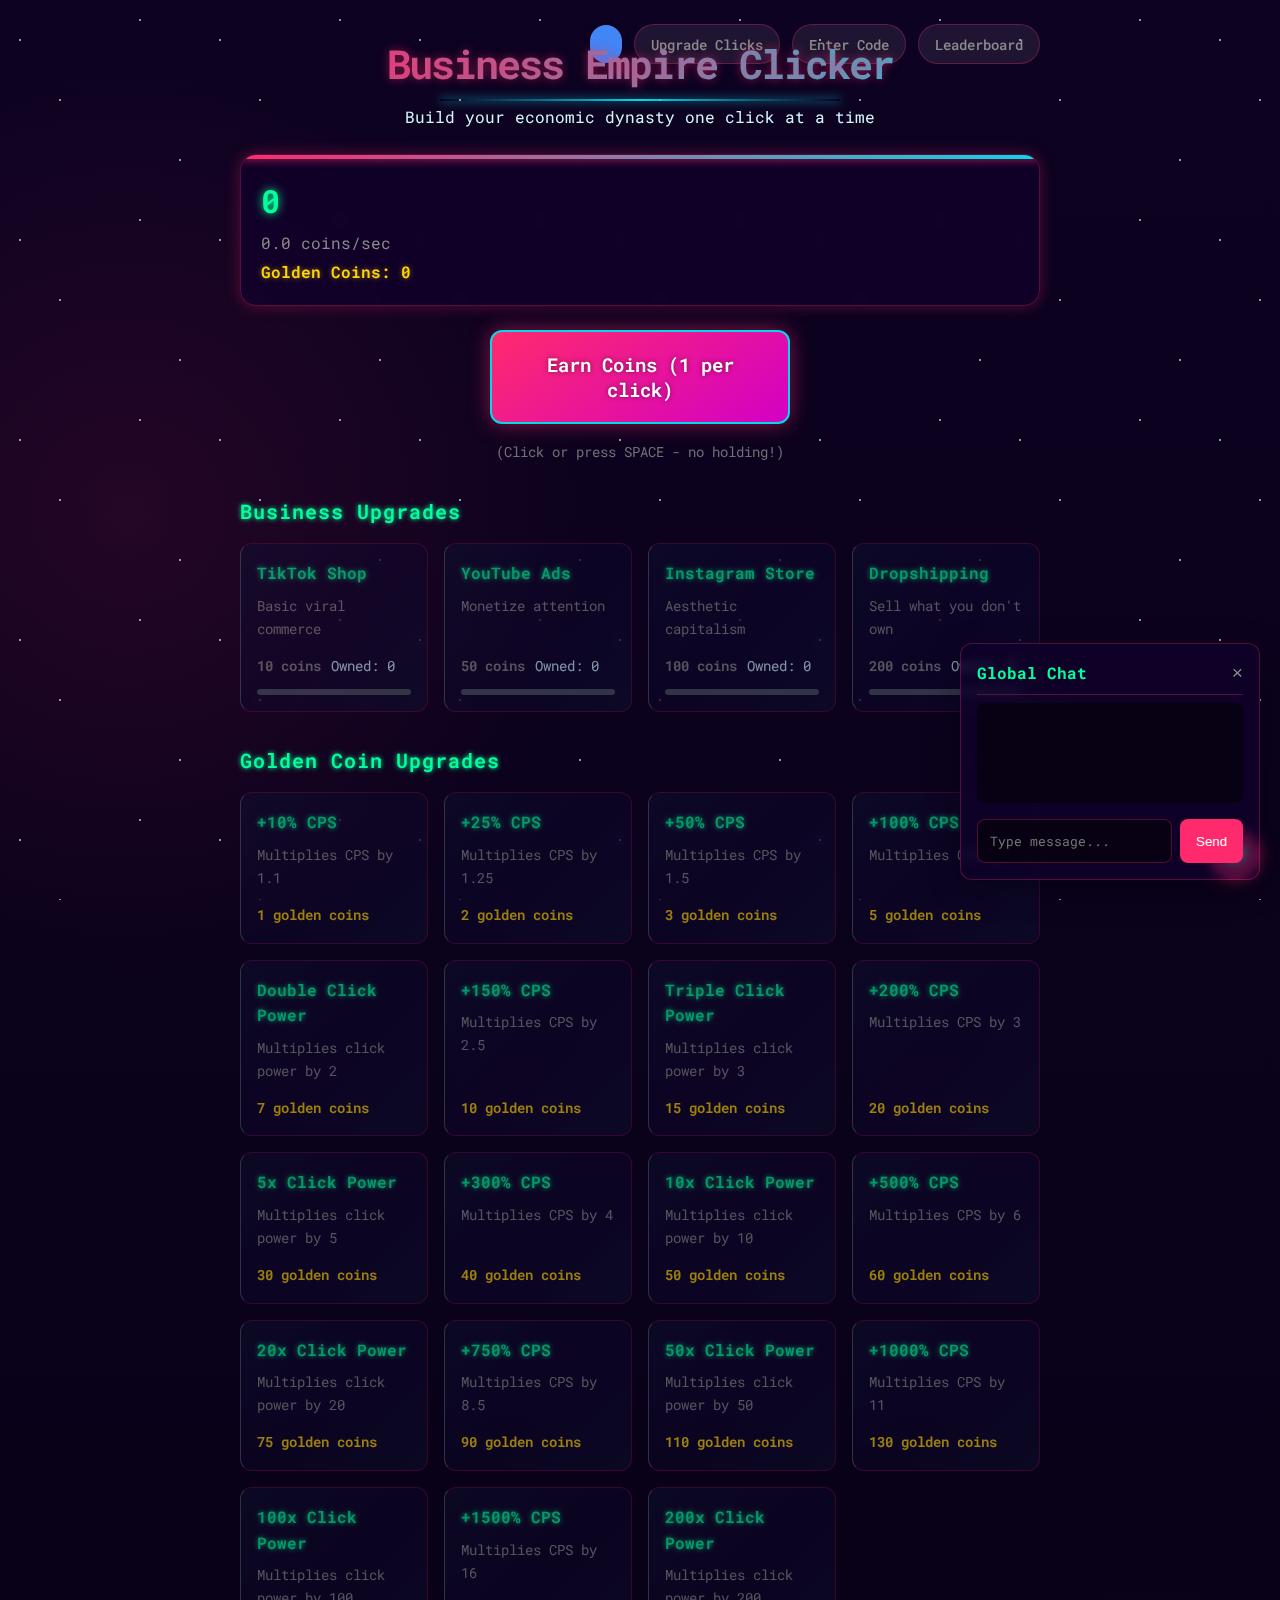
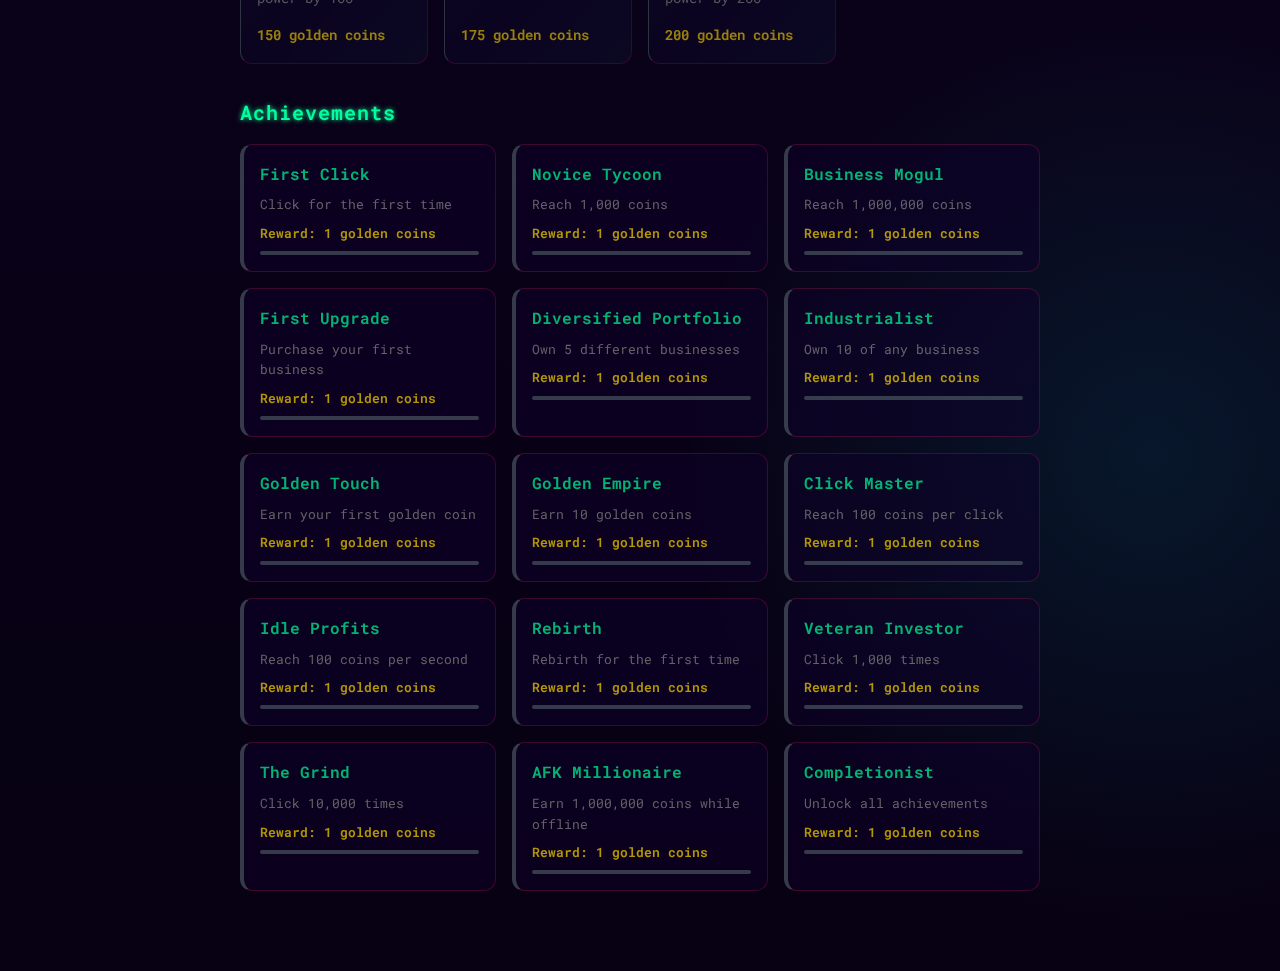
==== commit 506c9cb5: "Update index.html" ====
--- a/index.html
+++ b/index.html
@@ -1456,6 +1456,85 @@
       box-shadow: 0 0 20px var(--neon-pink);
     }
 
+    /* Achievements */
+    .achievements-container {
+      display: grid;
+      grid-template-columns: repeat(auto-fill, minmax(200px, 1fr));
+      gap: 1rem;
+      margin-bottom: 2rem;
+    }
+
+    .achievement {
+      background: var(--card-bg);
+      border-radius: 12px;
+      padding: 1rem;
+      border: 1px solid var(--card-border);
+      position: relative;
+      overflow: hidden;
+    }
+
+    .achievement.unlocked {
+      border-left: 4px solid var(--gold);
+    }
+
+    .achievement.locked {
+      border-left: 4px solid var(--disabled);
+      opacity: 0.7;
+    }
+
+    .achievement-name {
+      font-weight: 600;
+      color: var(--neon-green);
+      margin-bottom: 0.5rem;
+    }
+
+    .achievement-desc {
+      font-size: 0.8rem;
+      color: var(--text-secondary);
+      margin-bottom: 0.5rem;
+    }
+
+    .achievement-reward {
+      font-size: 0.8rem;
+      color: var(--gold);
+      font-weight: 600;
+    }
+
+    .achievement-progress {
+      height: 4px;
+      background: var(--disabled);
+      border-radius: 2px;
+      margin-top: 0.5rem;
+      overflow: hidden;
+    }
+
+    .achievement-progress-bar {
+      height: 100%;
+      background: linear-gradient(90deg, var(--neon-pink), var(--neon-purple));
+      width: 0%;
+      transition: width 0.3s ease;
+    }
+
+    /* AFK Earnings */
+    .afk-earnings {
+      background: var(--card-bg);
+      border-radius: 12px;
+      padding: 1rem;
+      margin-bottom: 1.5rem;
+      border: 1px solid var(--card-border);
+    }
+
+    .afk-title {
+      color: var(--neon-green);
+      font-weight: 600;
+      margin-bottom: 0.5rem;
+    }
+
+    .afk-amount {
+      color: var(--gold);
+      font-weight: bold;
+    }
+
     /* Responsive adjustments */
     @media (max-width: 600px) {
       .upgrades-container {
@@ -1485,6 +1564,10 @@
 
       .chat-toggle-btn {
         bottom: 80px;
+      }
+
+      .achievements-container {
+        grid-template-columns: 1fr;
       }
     }
   </style>
@@ -1553,6 +1636,15 @@
     
     <h2>Golden Coin Upgrades</h2>
     <div class="upgrades-container" id="goldenUpgrades"></div>
+
+    <h2>Achievements</h2>
+    <div class="achievements-container" id="achievements"></div>
+
+    <!-- AFK Earnings Display -->
+    <div class="afk-earnings" id="afkEarnings" style="display: none;">
+      <div class="afk-title">AFK Earnings</div>
+      <div>While you were away, you earned <span class="afk-amount" id="afkAmount">0</span> coins!</div>
+    </div>
   </div>
 
   <!-- Global Chat -->
@@ -1749,6 +1841,9 @@
     let hasSeenTutorial = localStorage.getItem('hasSeenTutorial') === 'true';
     let chatCooldown = false;
     let chatVisible = false;
+    let lastActiveTime = Date.now();
+    let leaderboardData = [];
+    let lastLeaderboardUpdate = 0;
 
     // Game state variables
     let coins = 0;
@@ -1783,15 +1878,48 @@
       { id: 8, name: "+1M Clicks", amount: 1000000, cost: 100000000, purchased: false }
     ];
     
-    // Golden coin upgrades
+    // Golden coin upgrades (expanded to 19)
     const goldenCoinUpgrades = [
       { id: 1, name: "+10% CPS", cost: 1, purchased: false, effect: 1.1 },
       { id: 2, name: "+25% CPS", cost: 2, purchased: false, effect: 1.25 },
       { id: 3, name: "+50% CPS", cost: 3, purchased: false, effect: 1.5 },
       { id: 4, name: "+100% CPS", cost: 5, purchased: false, effect: 2.0 },
-      { id: 5, name: "Double Click Power", cost: 7, purchased: false, effect: 2.0, clickEffect: true }
+      { id: 5, name: "Double Click Power", cost: 7, purchased: false, effect: 2.0, clickEffect: true },
+      { id: 6, name: "+150% CPS", cost: 10, purchased: false, effect: 2.5 },
+      { id: 7, name: "Triple Click Power", cost: 15, purchased: false, effect: 3.0, clickEffect: true },
+      { id: 8, name: "+200% CPS", cost: 20, purchased: false, effect: 3.0 },
+      { id: 9, name: "5x Click Power", cost: 30, purchased: false, effect: 5.0, clickEffect: true },
+      { id: 10, name: "+300% CPS", cost: 40, purchased: false, effect: 4.0 },
+      { id: 11, name: "10x Click Power", cost: 50, purchased: false, effect: 10.0, clickEffect: true },
+      { id: 12, name: "+500% CPS", cost: 60, purchased: false, effect: 6.0 },
+      { id: 13, name: "20x Click Power", cost: 75, purchased: false, effect: 20.0, clickEffect: true },
+      { id: 14, name: "+750% CPS", cost: 90, purchased: false, effect: 8.5 },
+      { id: 15, name: "50x Click Power", cost: 110, purchased: false, effect: 50.0, clickEffect: true },
+      { id: 16, name: "+1000% CPS", cost: 130, purchased: false, effect: 11.0 },
+      { id: 17, name: "100x Click Power", cost: 150, purchased: false, effect: 100.0, clickEffect: true },
+      { id: 18, name: "+1500% CPS", cost: 175, purchased: false, effect: 16.0 },
+      { id: 19, name: "200x Click Power", cost: 200, purchased: false, effect: 200.0, clickEffect: true }
     ];
-    
+
+    // Achievements data
+    const achievements = [
+      { id: 1, name: "First Click", desc: "Click for the first time", reward: 1, unlocked: false, progress: 0, target: 1, stat: 'clicks' },
+      { id: 2, name: "Novice Tycoon", desc: "Reach 1,000 coins", reward: 1, unlocked: false, progress: 0, target: 1000, stat: 'coins' },
+      { id: 3, name: "Business Mogul", desc: "Reach 1,000,000 coins", reward: 1, unlocked: false, progress: 0, target: 1000000, stat: 'coins' },
+      { id: 4, name: "First Upgrade", desc: "Purchase your first business", reward: 1, unlocked: false, progress: 0, target: 1, stat: 'upgradesOwned' },
+      { id: 5, name: "Diversified Portfolio", desc: "Own 5 different businesses", reward: 1, unlocked: false, progress: 0, target: 5, stat: 'uniqueUpgrades' },
+      { id: 6, name: "Industrialist", desc: "Own 10 of any business", reward: 1, unlocked: false, progress: 0, target: 10, stat: 'maxUpgradeCount' },
+      { id: 7, name: "Golden Touch", desc: "Earn your first golden coin", reward: 1, unlocked: false, progress: 0, target: 1, stat: 'goldenCoins' },
+      { id: 8, name: "Golden Empire", desc: "Earn 10 golden coins", reward: 1, unlocked: false, progress: 0, target: 10, stat: 'goldenCoins' },
+      { id: 9, name: "Click Master", desc: "Reach 100 coins per click", reward: 1, unlocked: false, progress: 0, target: 100, stat: 'coinsPerClick' },
+      { id: 10, name: "Idle Profits", desc: "Reach 100 coins per second", reward: 1, unlocked: false, progress: 0, target: 100, stat: 'coinsPerSecond' },
+      { id: 11, name: "Rebirth", desc: "Rebirth for the first time", reward: 1, unlocked: false, progress: 0, target: 1, stat: 'rebirthCount' },
+      { id: 12, name: "Veteran Investor", desc: "Click 1,000 times", reward: 1, unlocked: false, progress: 0, target: 1000, stat: 'clicks' },
+      { id: 13, name: "The Grind", desc: "Click 10,000 times", reward: 1, unlocked: false, progress: 0, target: 10000, stat: 'clicks' },
+      { id: 14, name: "AFK Millionaire", desc: "Earn 1,000,000 coins while offline", reward: 1, unlocked: false, progress: 0, target: 1000000, stat: 'afkEarnings' },
+      { id: 15, name: "Completionist", desc: "Unlock all achievements", reward: 1, unlocked: false, progress: 0, target: 1, stat: 'achievementsUnlocked' }
+    ];
+
     // Upgrades data (19 upgrades + Death)
     const upgrades = [
       { id: 1, name: "TikTok Shop", baseCost: 10, owned: 0, effect: 0.5, desc: "Basic viral commerce" },
@@ -1918,6 +2046,7 @@
       renderUpgrades();
       renderClickUpgrades();
       renderGoldenUpgrades();
+      checkAchievements();
       saveGame(); // Auto-save
     }
     
@@ -1959,6 +2088,13 @@
       updateDisplay();
       checkForNewUpgrades();
       saveGame();
+      
+      // Track clicks for achievements
+      const clickAchievement = achievements.find(a => a.id === 1);
+      if (clickAchievement && !clickAchievement.unlocked) {
+        clickAchievement.progress++;
+        checkAchievement(clickAchievement);
+      }
       
       // Create falling coin
       createFallingCoin();
@@ -2060,7 +2196,7 @@
         
         upgradeEl.innerHTML = `
           <div class="upgrade-name">${upgrade.name}</div>
-          <div class="upgrade-desc">${upgrade.clickEffect ? "Doubles your click power" : `Multiplies CPS by ${upgrade.effect}`}</div>
+          <div class="upgrade-desc">${upgrade.clickEffect ? `Multiplies click power by ${upgrade.effect}` : `Multiplies CPS by ${upgrade.effect}`}</div>
           <div>
             <span class="upgrade-cost" style="color: var(--gold)">${upgrade.cost} golden coins</span>
             <span class="upgrade-owned">${upgrade.purchased ? 'Purchased' : ''}</span>
@@ -2071,6 +2207,31 @@
       });
     }
     
+    function renderAchievements() {
+      const achievementsContainer = document.getElementById("achievements");
+      achievementsContainer.innerHTML = "";
+      
+      achievements.forEach(achievement => {
+        const achievementEl = document.createElement("div");
+        achievementEl.className = `achievement ${achievement.unlocked ? "unlocked" : "locked"}`;
+        
+        const progress = achievement.unlocked ? 100 : (achievement.progress / achievement.target * 100);
+        
+        achievementEl.innerHTML = `
+          <div class="achievement-name">${achievement.name}</div>
+          <div class="achievement-desc">${achievement.desc}</div>
+          <div class="achievement-reward">Reward: ${achievement.reward} golden coins</div>
+          ${!achievement.unlocked ? `
+            <div class="achievement-progress">
+              <div class="achievement-progress-bar" style="width: ${progress}%"></div>
+            </div>
+          ` : ''}
+        `;
+        
+        achievementsContainer.appendChild(achievementEl);
+      });
+    }
+    
     function buyUpgrade(id) {
       const upgrade = upgrades.find(u => u.id === id);
       const cost = getUpgradeCost(upgrade);
@@ -2089,6 +2250,9 @@
         updateDisplay();
         renderUpgrades();
         saveGame();
+        
+        // Check achievements
+        checkAchievements();
         
         // Visual feedback
         const upgradeEl = document.querySelector(`.upgrade[data-id="${id}"]`);
@@ -2188,6 +2352,9 @@
       
       // Show golden coins earned message
       alert(`Rebirth complete! Earned ${coinsEarned} golden coins!`);
+      
+      // Check rebirth achievement
+      checkAchievements();
     }
     
     function redeemCode() {
@@ -2219,6 +2386,110 @@
     
     function getUpgradeCost(upgrade) {
       return Math.floor(upgrade.baseCost * Math.pow(1.5, upgrade.owned));
+    }
+
+    // ======================
+    // ACHIEVEMENTS SYSTEM
+    // ======================
+    function checkAchievements() {
+      // Get current stats
+      const stats = {
+        coins: coins,
+        coinsPerClick: coinsPerClick,
+        coinsPerSecond: coinsPerSecond,
+        goldenCoins: goldenCoins,
+        rebirthCount: rebirthCount,
+        upgradesOwned: upgrades.reduce((sum, u) => sum + u.owned, 0),
+        uniqueUpgrades: upgrades.filter(u => u.owned > 0).length,
+        maxUpgradeCount: Math.max(...upgrades.map(u => u.owned)),
+        clicks: achievements.find(a => a.id === 1).progress,
+        afkEarnings: achievements.find(a => a.id === 14).progress,
+        achievementsUnlocked: achievements.filter(a => a.unlocked).length
+      };
+      
+      // Check each achievement
+      achievements.forEach(achievement => {
+        if (!achievement.unlocked) {
+          // Update progress based on stat
+          if (achievement.stat === 'clicks' || achievement.stat === 'afkEarnings') {
+            // These are handled separately
+          } else {
+            achievement.progress = stats[achievement.stat];
+          }
+          
+          // Check if achievement is completed
+          if (achievement.progress >= achievement.target) {
+            unlockAchievement(achievement);
+          }
+        }
+      });
+      
+      renderAchievements();
+    }
+    
+    function checkAchievement(achievement) {
+      if (!achievement.unlocked && achievement.progress >= achievement.target) {
+        unlockAchievement(achievement);
+      }
+    }
+    
+    function unlockAchievement(achievement) {
+      achievement.unlocked = true;
+      goldenCoins += achievement.reward;
+      
+      // Show notification
+      const notification = document.createElement('div');
+      notification.className = 'broadcast-message';
+      notification.textContent = `Achievement Unlocked: ${achievement.name}! +${achievement.reward} golden coins!`;
+      document.body.appendChild(notification);
+      
+      setTimeout(() => {
+        notification.remove();
+      }, 3000);
+      
+      updateDisplay();
+      renderAchievements();
+      saveGame();
+    }
+
+    // ======================
+    // AFK EARNINGS SYSTEM
+    // ======================
+    function checkAFKEarnings() {
+      const lastActive = localStorage.getItem('lastActiveTime');
+      if (!lastActive) return;
+      
+      const now = Date.now();
+      const timeAway = now - parseInt(lastActive);
+      
+      // Only calculate if away for more than 1 minute
+      if (timeAway > 60000) {
+        const awaySeconds = Math.floor(timeAway / 1000);
+        const earnedCoins = Math.floor(awaySeconds * coinsPerSecond);
+        
+        if (earnedCoins > 0) {
+          coins += earnedCoins;
+          
+          // Update AFK earnings achievement
+          const afkAchievement = achievements.find(a => a.id === 14);
+          if (afkAchievement) {
+            afkAchievement.progress += earnedCoins;
+            checkAchievement(afkAchievement);
+          }
+          
+          // Show AFK earnings
+          document.getElementById('afkEarnings').style.display = 'block';
+          document.getElementById('afkAmount').textContent = earnedCoins.toLocaleString();
+          
+          // Hide after 5 seconds
+          setTimeout(() => {
+            document.getElementById('afkEarnings').style.display = 'none';
+          }, 5000);
+          
+          updateDisplay();
+          saveGame();
+        }
+      }
     }
 
     // ======================
@@ -2289,6 +2560,17 @@
           
           // Initialize chat
           initChat();
+          
+          // Check for AFK earnings
+          checkAFKEarnings();
+          
+          // Give 3 golden coins to new players
+          const saveKey = `businessEmpireSave_${userId}`;
+          if (!localStorage.getItem(saveKey)) {
+            goldenCoins += 3;
+            updateDisplay();
+            saveGame();
+          }
         });
       } catch (error) {
         console.error("Error handling Google sign-in:", error);
@@ -2506,6 +2788,9 @@
 
     function saveGame() {
       try {
+        // Save last active time
+        localStorage.setItem('lastActiveTime', Date.now().toString());
+        
         const gameData = {
           coins,
           coinsPerClick,
@@ -2516,6 +2801,11 @@
           upgrades: upgrades.map(u => ({ id: u.id, owned: u.owned })),
           clickUpgrades: clickUpgrades.map(cu => ({ id: cu.id, purchased: cu.purchased })),
           goldenCoinUpgrades: goldenCoinUpgrades.map(gcu => ({ id: gcu.id, purchased: gcu.purchased })),
+          achievements: achievements.map(a => ({
+            id: a.id,
+            unlocked: a.unlocked,
+            progress: a.progress
+          })),
           username: playerUsername,
           avatar: playerPicture || "",
           id: userId,
@@ -2549,6 +2839,9 @@
           leaderboardAutoUpdate = autoUpdate === 'true';
           document.getElementById('leaderboardToggle').checked = leaderboardAutoUpdate;
         }
+        
+        // Render achievements
+        renderAchievements();
       } catch (error) {
         console.error("Error loading game:", error);
         resetGameState();
@@ -2578,10 +2871,17 @@
         upgrade.purchased = false;
       });
       
+      // Reset achievements
+      achievements.forEach(achievement => {
+        achievement.unlocked = false;
+        achievement.progress = 0;
+      });
+      
       updateDisplay();
       renderUpgrades();
       renderClickUpgrades();
       renderGoldenUpgrades();
+      renderAchievements();
     }
     
     function loadGameData(gameData) {
@@ -2631,10 +2931,22 @@
         });
       }
       
+      // Load achievements
+      if (gameData.achievements) {
+        gameData.achievements.forEach(savedAchievement => {
+          const existingAchievement = achievements.find(a => a.id === savedAchievement.id);
+          if (existingAchievement) {
+            existingAchievement.unlocked = savedAchievement.unlocked || false;
+            existingAchievement.progress = savedAchievement.progress || 0;
+          }
+        });
+      }
+      
       updateDisplay();
       renderUpgrades();
       renderClickUpgrades();
       renderGoldenUpgrades();
+      renderAchievements();
     }
 
     // ======================
@@ -3237,6 +3549,17 @@
             
             // Initialize chat
             initChat();
+            
+            // Check for AFK earnings
+            checkAFKEarnings();
+            
+            // Give 3 golden coins to new players
+            const saveKey = `businessEmpireSave_${userId}`;
+            if (!localStorage.getItem(saveKey)) {
+              goldenCoins += 3;
+              updateDisplay();
+              saveGame();
+            }
           });
         }
         
@@ -3245,6 +3568,7 @@
         renderUpgrades();
         renderClickUpgrades();
         renderGoldenUpgrades();
+        renderAchievements();
         setInterval(gameLoop, 1000);
         updateClickerText();
         loadGame();
@@ -3479,3 +3803,243 @@
   </script>
 </body>
 </html>
+
+
+
+
+
+
+
+
+
+
+
+<style>
+  /* Modern Dark Patch Notes Modal with Transparent BG */
+  .patch-modal {
+    display: none;
+    position: fixed;
+    top: 0;
+    left: 0;
+    width: 100%;
+    height: 100%;
+    z-index: 1000;
+    justify-content: center;
+    align-items: center;
+    animation: fadeIn 0.4s cubic-bezier(0.22, 1, 0.36, 1);
+  }
+  
+  .patch-content {
+    background: rgba(22, 25, 28, 0.95);
+    border-radius: 18px;
+    width: 90%;
+    max-width: 500px;
+    padding: 2.5rem;
+    position: relative;
+    box-shadow: 0 12px 40px rgba(0, 0, 0, 0.5);
+    border: 1px solid rgba(255, 255, 255, 0.1);
+    overflow: hidden;
+    color: #fff;
+    font-family: 'Inter', -apple-system, BlinkMacSystemFont, sans-serif;
+    backdrop-filter: blur(16px);
+  }
+  
+  .patch-content::before {
+    content: '';
+    position: absolute;
+    top: 0;
+    left: 0;
+    width: 100%;
+    height: 4px;
+    background: linear-gradient(90deg, var(--primary), var(--accent));
+  }
+  
+  .close-patch {
+    position: absolute;
+    top: 20px;
+    right: 20px;
+    width: 36px;
+    height: 36px;
+    display: flex;
+    align-items: center;
+    justify-content: center;
+    background: rgba(255, 255, 255, 0.1);
+    border-radius: 50%;
+    color: rgba(255, 255, 255, 0.8);
+    cursor: pointer;
+    transition: all 0.3s cubic-bezier(0.22, 1, 0.36, 1);
+    font-size: 1.3rem;
+    border: none;
+    backdrop-filter: blur(4px);
+  }
+  
+  .close-patch:hover {
+    background: rgba(255, 255, 255, 0.2);
+    transform: rotate(90deg);
+    color: white;
+  }
+  
+  .patch-title {
+    font-size: 1.9rem;
+    margin-bottom: 1.5rem;
+    color: white;
+    font-weight: 700;
+    letter-spacing: -0.5px;
+    line-height: 1.3;
+  }
+  
+  .patch-text {
+    line-height: 1.7;
+    margin-bottom: 1.5rem;
+    color: rgba(255, 255, 255, 0.85);
+    font-size: 1.1rem;
+    font-weight: 400;
+  }
+  
+  .patch-badge {
+    display: inline-block;
+    background: linear-gradient(135deg, var(--primary), var(--secondary));
+    color: white;
+    padding: 0.4rem 1.2rem;
+    border-radius: 8px;
+    font-size: 0.9rem;
+    font-weight: 600;
+    margin-bottom: 1.8rem;
+    letter-spacing: 0.5px;
+    box-shadow: 0 4px 15px rgba(108, 92, 231, 0.3);
+  }
+  
+  .patch-features {
+    margin: 1.8rem 0;
+  }
+  
+  .patch-feature {
+    display: flex;
+    align-items: flex-start;
+    margin-bottom: 1rem;
+    color: rgba(255, 255, 255, 0.9);
+    font-size: 1.05rem;
+  }
+  
+  .patch-feature::before {
+    content: '▹';
+    color: var(--accent);
+    font-size: 1.1rem;
+    margin-right: 0.8rem;
+    line-height: 1;
+  }
+  
+  .feedback-link {
+    color: var(--accent);
+    text-decoration: none;
+    font-weight: 500;
+    border-bottom: 1px solid rgba(0, 206, 201, 0.3);
+    transition: all 0.25s ease;
+    padding-bottom: 2px;
+    display: inline-block;
+  }
+  
+  .feedback-link:hover {
+    color: white;
+    border-bottom-color: var(--accent);
+  }
+  
+  .warning-text {
+    color: #ff6b6b;
+    background: rgba(255, 107, 107, 0.1);
+    padding: 0.8rem;
+    border-radius: 6px;
+    margin: 1.2rem 0;
+    border-left: 3px solid #ff6b6b;
+    font-weight: 500;
+  }
+  
+  @keyframes fadeIn {
+    from { opacity: 0; transform: translateY(20px); }
+    to { opacity: 1; transform: translateY(0); }
+  }
+</style>
+
+<!-- Add to your HTML (before </body>) -->
+<div class="patch-modal" id="patchModal">
+  <div class="patch-content">
+    <button class="close-patch" id="closePatch">&times;</button>
+    <div class="patch-badge">NEW UPDATE</div>
+    <h3 class="patch-title">Latest Improvements</h3>
+    
+    <p class="patch-text">
+      We've made several important updates to enhance your gaming experience:
+    </p>
+    
+    <div class="patch-features">
+      <div class="patch-feature">
+        <span>Fixed leaderboard functionality</span>
+      </div>
+      <div class="patch-feature">
+        <span>Automatically give 3 golden coins to everyone</span>
+      </div>
+      <div class="patch-feature">
+        <span>Fixed chat system</span>
+      </div>
+      <div class="patch-feature">
+        <span>Made buttons easier to click</span>
+      </div>
+      <div class="patch-feature">
+        <span>Added achievements system</span>
+      </div>
+      <div class="patch-feature">
+        <span>Added AFK earnings for golden coins</span>
+      </div>
+      <div class="patch-feature">
+        <span>Expanded golden coin upgrades to 19 total</span>
+      </div>
+      <div class="patch-feature">
+        <span>Fixed game saving system</span>
+      </div>
+    </div>
+    
+    <p class="patch-text">
+      <a href="https://docs.google.com/forms/d/e/1FAIpQLScPOqrRMIviZR163cYp2wIqkGQigwTR8jU-Qb7Hrl3tMUinGA/viewform?usp=dialog" 
+         class="feedback-link" 
+         target="_blank"
+         rel="noopener noreferrer">
+        Click here to submit feedback →
+      </a>
+    </p>
+  </div>
+</div>
+
+<!-- Add to your JavaScript -->
+<script>
+  // Enhanced Patch Notes Modal
+  const patchModal = document.getElementById("patchModal");
+  const closePatch = document.getElementById("closePatch");
+  
+  // Show modal with delay
+  window.addEventListener('load', () => {
+    setTimeout(() => {
+      patchModal.style.display = 'flex';
+      document.body.style.overflow = 'hidden';
+    }, 1200);
+  });
+  
+  // Close handlers
+  closePatch.addEventListener('click', () => {
+    patchModal.style.animation = 'fadeIn 0.4s cubic-bezier(0.22, 1, 0.36, 1) reverse';
+    setTimeout(() => {
+      patchModal.style.display = 'none';
+      document.body.style.overflow = 'auto';
+    }, 350);
+  });
+  
+  // Close when clicking outside
+  patchModal.addEventListener('click', (e) => {
+    if (e.target === patchModal) {
+      patchModal.style.animation = 'fadeIn 0.4s cubic-bezier(0.22, 1, 0.36, 1) reverse';
+      setTimeout(() => {
+        patchModal.style.display = 'none';
+        document.body.style.overflow = 'auto';
+      }, 350);
+    }
+  });
+</script>
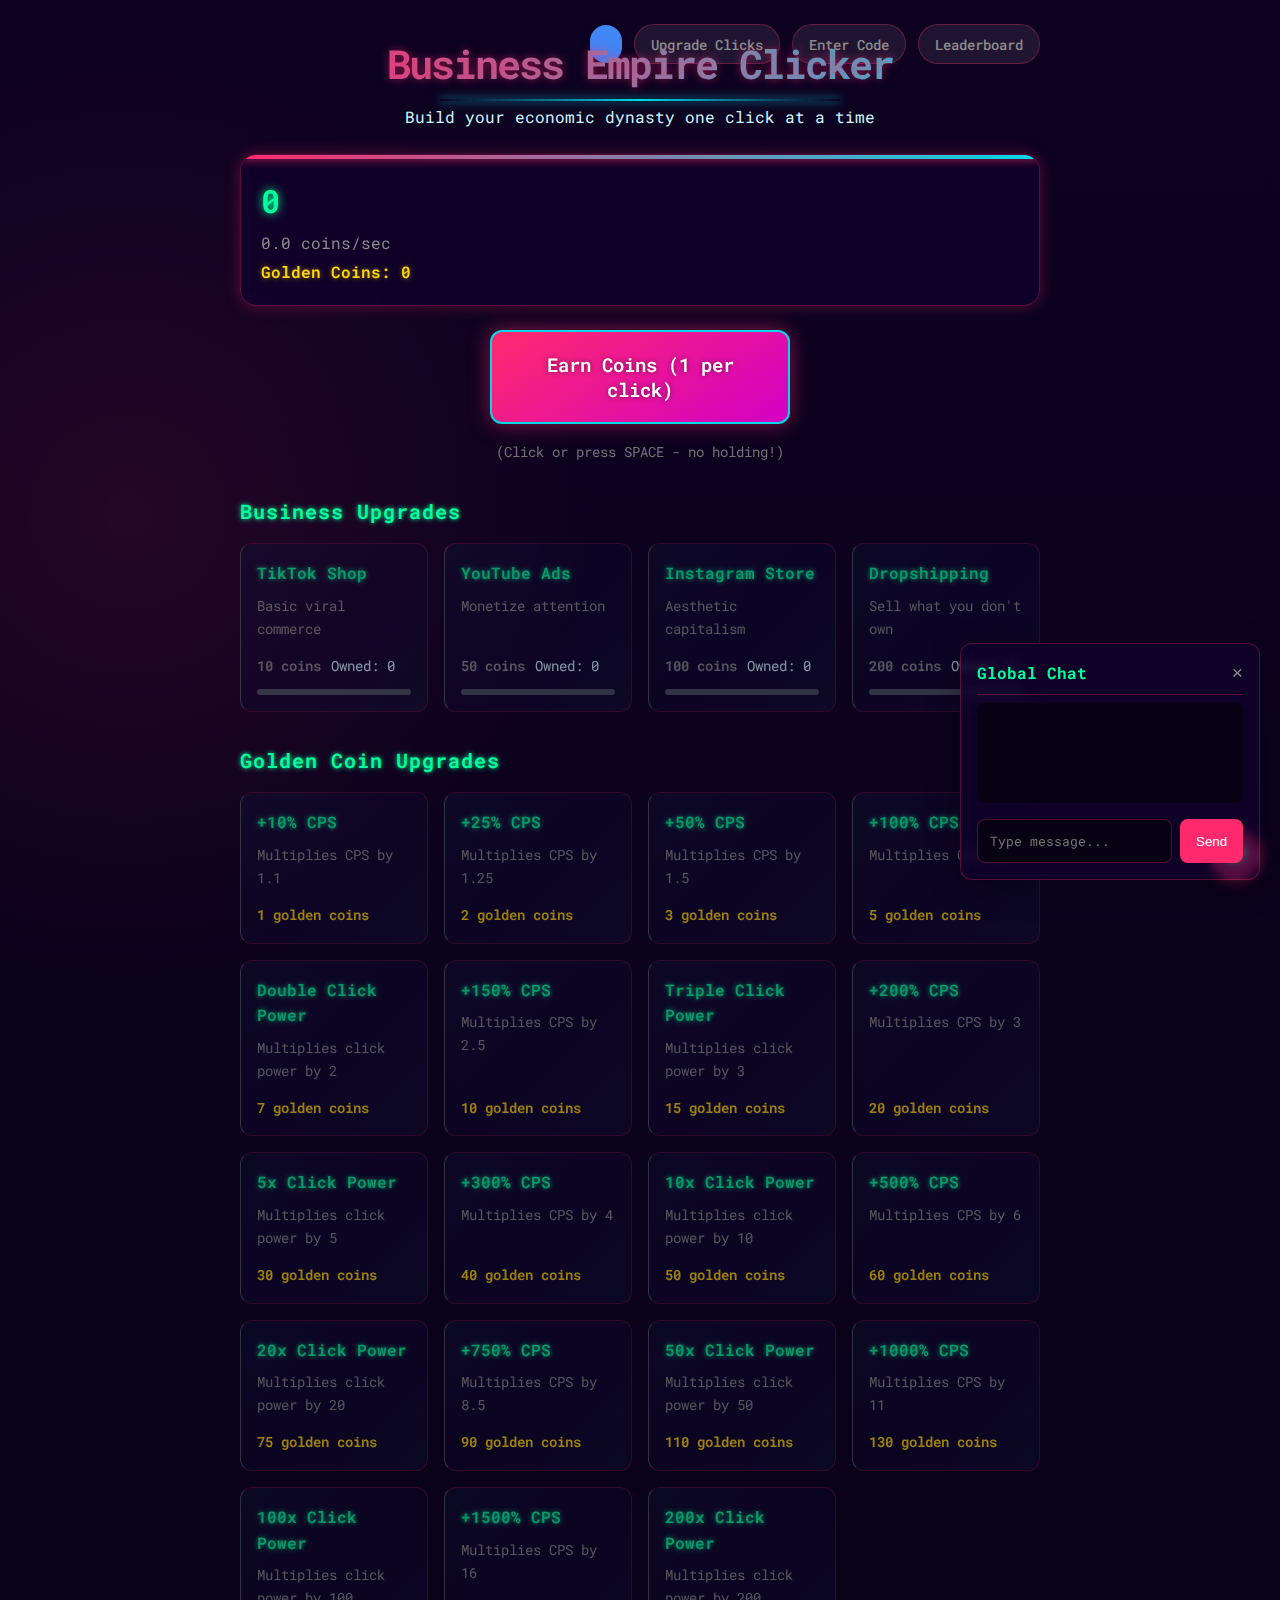
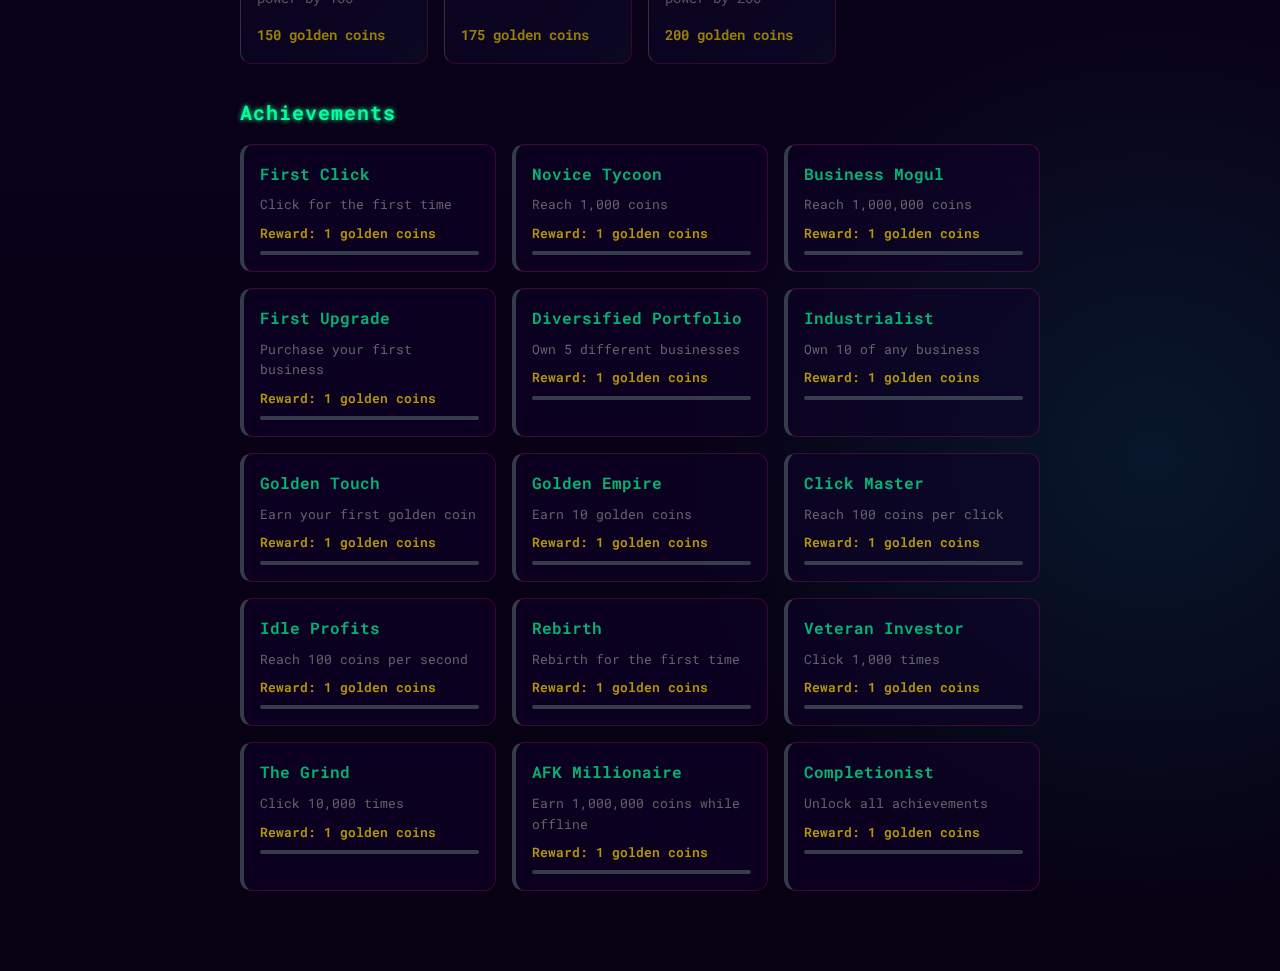
==== commit aacdba62: "Update index.html" ====
--- a/index.html
+++ b/index.html
@@ -50,6 +50,76 @@
         radial-gradient(circle at 90% 80%, rgba(5, 217, 232, 0.1) 0%, transparent 20%),
         linear-gradient(to bottom, var(--dark-bg), var(--darker-bg));
     }
+
+// +++ NEW CODE +++
+// ======================
+// JSONBIN CONFIGURATION (INSECURE - See note above)
+// ======================
+const JSONBIN_API_KEY = "$2a$10$Yz/2wjACdUUylbxkfwTuwewZPpHoQDQ7t18lUPSFNjQf3Oh3fWY2e"; // WARNING: Exposing keys client-side is insecure!
+const JSONBIN_BIN_ID = "67ed46428960c979a57cfe91";
+const JSONBIN_API_URL = `https://api.jsonbin.io/v3/b/${JSONBIN_BIN_ID}`;
+
+// ======================
+// API HELPER FUNCTIONS
+// ======================
+async function fetchLeaderboardData() {
+    try {
+        const response = await fetch(`${JSONBIN_API_URL}/latest`, {
+            method: 'GET',
+            headers: {
+                'X-Master-Key': JSONBIN_API_KEY
+            }
+        });
+        if (!response.ok) {
+            // If the bin is empty or doesn't exist, JSONBin might return 404
+            if (response.status === 404) {
+                console.log("JSONBin: Bin not found or empty. Returning empty array.");
+                return []; // Return empty array for a new bin
+            }
+            throw new Error(`HTTP error! status: ${response.status}`);
+        }
+        const data = await response.json();
+        // The actual data is usually nested under 'record'
+        return data.record || [];
+    } catch (error) {
+        console.error("Error fetching leaderboard data:", error);
+        // Fallback to local cache if API fails
+        loadFromCache();
+        return leaderboardData; // Return locally cached data on error
+    }
+}
+
+async function updateLeaderboardData(newData) {
+    try {
+        const response = await fetch(JSONBIN_API_URL, {
+            method: 'PUT',
+            headers: {
+                'Content-Type': 'application/json',
+                'X-Master-Key': JSONBIN_API_KEY,
+                'X-Bin-Versioning': 'false' // Disable versioning to overwrite directly
+            },
+            body: JSON.stringify(newData) // Send the entire array
+        });
+        if (!response.ok) {
+            throw new Error(`HTTP error! status: ${response.status}`);
+        }
+        const result = await response.json();
+        console.log("Leaderboard updated successfully:", result);
+        return true;
+    } catch (error) {
+        console.error("Error updating leaderboard data:", error);
+        return false;
+    }
+}
+// +++ END OF NEW CODE +++
+
+
+
+
+
+
+
+
     
     /* Animated starfield background */
     body::before {
@@ -2310,51 +2380,73 @@
       }
     }
     
-    function triggerRebirth() {
-      // Calculate golden coins earned (1 for first rebirth, up to 7 max)
-      const coinsEarned = Math.min(rebirthCount + 1, 7);
-      goldenCoins += coinsEarned;
-      
-      // Increment rebirth count
-      rebirthCount++;
-      
-      // Reset all game state
-      coins = 0;
-      coinsPerClick = 1;
-      coinsPerSecond = 0;
-      goldenCoins = 0;
-      highestVisibleUpgrade = 3;
-      
-      // Reset all upgrades
-      upgrades.forEach(upgrade => {
-        upgrade.owned = 0;
-      });
-      
-      // Reset click upgrades
-      clickUpgrades.forEach(upgrade => {
-        upgrade.purchased = false;
-      });
-      
-      // Reset golden coin upgrades
-      goldenCoinUpgrades.forEach(upgrade => {
-        upgrade.purchased = false;
-      });
-      
-      updateDisplay();
-      renderUpgrades();
-      renderClickUpgrades();
-      renderGoldenUpgrades();
-      
-      // Show rebirth animation
-      for (let i = 0; i < 20; i++) {
-        setTimeout(() => createFallingCoin(), i * 100);
-      }
-      
-      // Show golden coins earned message
-      alert(`Rebirth complete! Earned ${coinsEarned} golden coins!`);
-      
-      // Check rebirth achievement
-      checkAchievements();
+  function triggerRebirth() {
+        // Calculate golden coins earned (1 for first rebirth, up to 7 max per rebirth)
+        const coinsEarned = Math.min(rebirthCount + 1, 7);
+        goldenCoins += coinsEarned; // Add earned coins to existing golden coins
+
+        // Increment rebirth count
+        rebirthCount++;
+
+        // --- Reset the main game state ---
+        coins = 0;              // Reset regular coins to zero
+        coinsPerClick = 1;      // Reset base click power to 1
+        coinsPerSecond = 0;     // Reset base passive income to zero
+        highestVisibleUpgrade = 3; // Reset upgrade visibility
+
+        // Reset owned counts for all regular business upgrades
+        upgrades.forEach(upgrade => {
+            // Don't reset the DEATH upgrade itself, though it doesn't matter much
+            if (upgrade.name !== "DEATH") {
+                upgrade.owned = 0;
+            } else {
+                // Optionally reset the DEATH upgrade's owned count if desired
+                // upgrade.owned = 0;
+            }
+        });
+
+        // Reset purchased status for regular click upgrades
+        clickUpgrades.forEach(upgrade => {
+            upgrade.purchased = false;
+        });
+
+        // --- Golden Coin Upgrades are NOT reset ---
+        // They are persistent rewards.
+        // Now, re-apply effects of purchased *golden* upgrades to the *reset base* values.
+        goldenCoinUpgrades.forEach(upgrade => {
+            if (upgrade.purchased) { // Only apply effects of already purchased golden upgrades
+                if (upgrade.clickEffect) {
+                    // Apply click multiplier to the *new base* click value (which is 1 initially)
+                    coinsPerClick *= upgrade.effect;
+                }
+                // Passive golden upgrades (CPS multipliers) don't need direct application here.
+                // Their effect is multiplicative on the CPS generated by *regular* businesses.
+                // Since regular businesses are reset to 0 owned, the base CPS is 0.
+                // As the player re-buys businesses, these multipliers will naturally take effect.
+            }
+        });
+        // --- End of Reset Logic ---
+
+
+        // Update UI with reset values and new golden coin total
+        updateDisplay();
+        renderUpgrades(); // Show the reset state of business upgrades
+        renderClickUpgrades(); // Show the reset state of click upgrades
+        renderGoldenUpgrades(); // Show which golden upgrades are still purchased
+
+        // Show rebirth animation/feedback
+        for (let i = 0; i < 20; i++) {
+            setTimeout(() => createFallingCoin(), i * 100);
+        }
+
+        // Notify the player
+        alert(`Rebirth complete! Earned ${coinsEarned} golden coins! Rebirth Count: ${rebirthCount}`); // Updated alert
+
+        // Check achievements (e.g., the rebirth achievement)
+        checkAchievements();
+
+        // Save the game state immediately after rebirth changes
+        saveGame();
     }
     
     function redeemCode() {
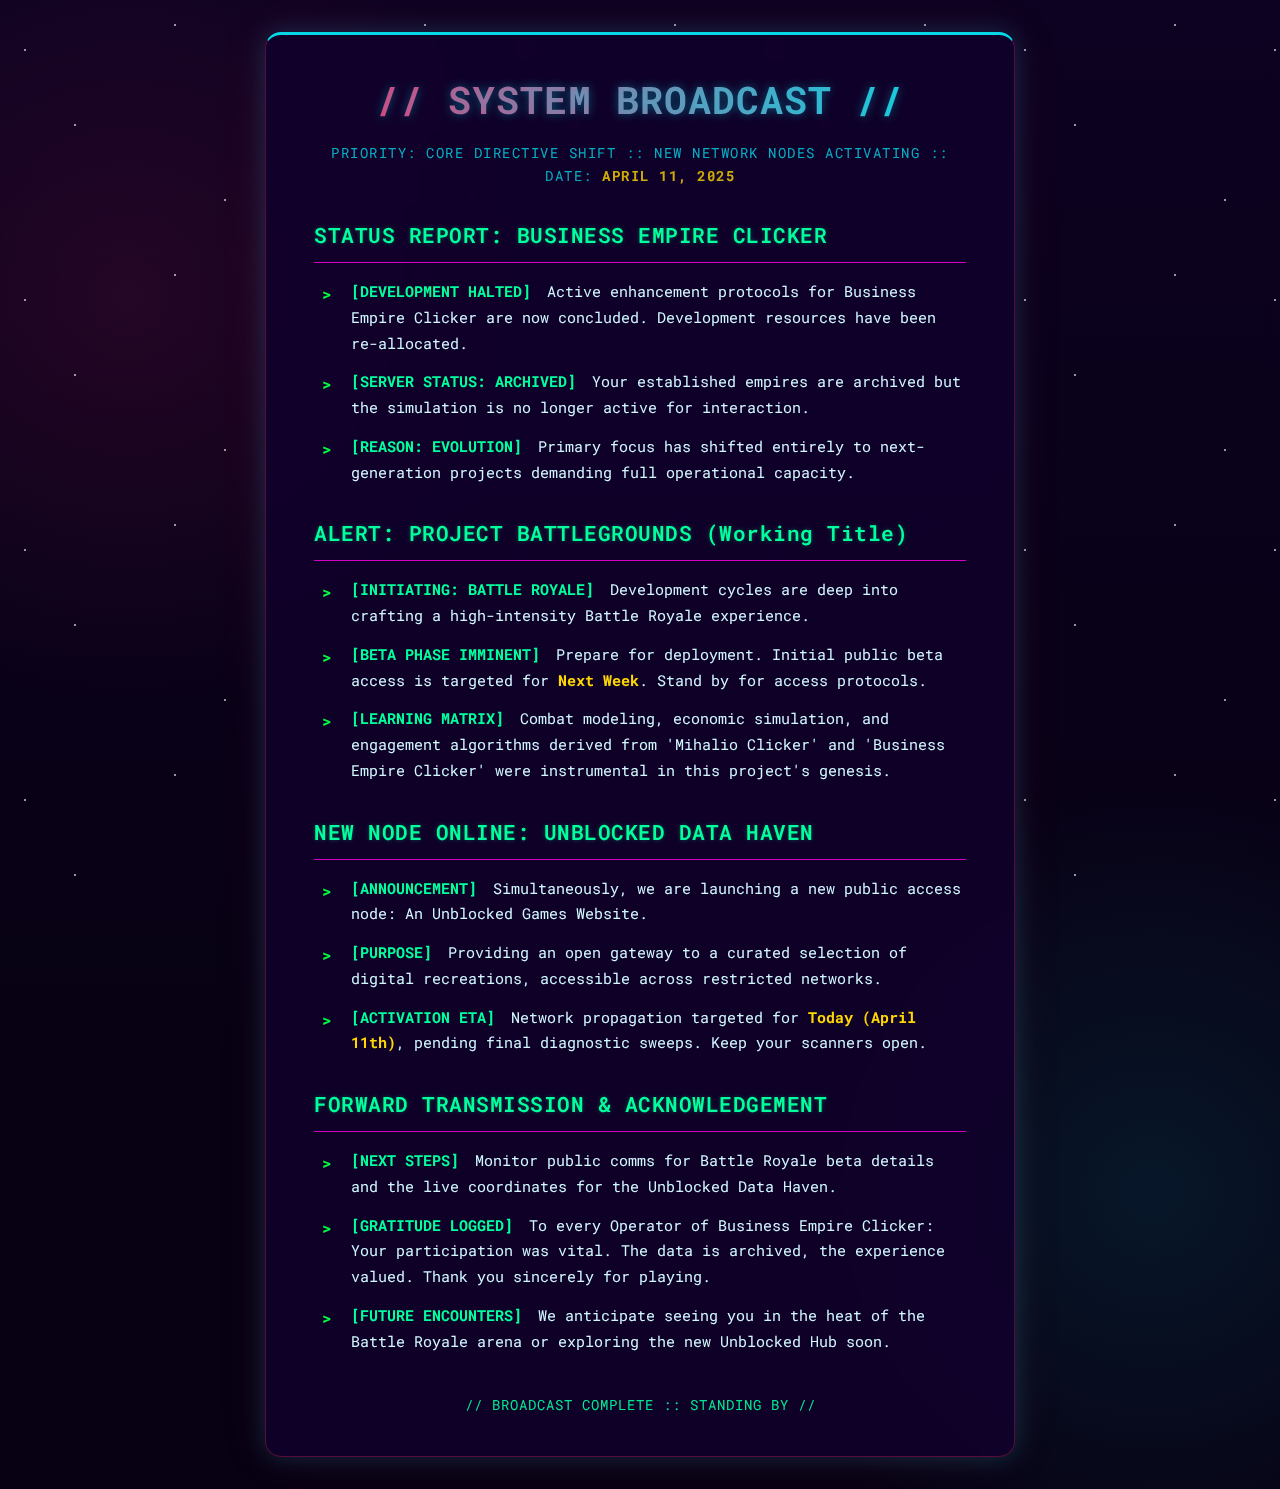
==== commit 9fb7f8c1: "Update index.html" ====
--- a/index.html
+++ b/index.html
@@ -1,4137 +1,217 @@
 <!DOCTYPE html>
 <html lang="en">
 <head>
-  <meta charset="UTF-8">
-  <title>Business Empire Clicker</title>
-  <meta name="viewport" content="width=device-width, initial-scale=1.0, maximum-scale=1.0, user-scalable=no">
-  <link href="https://fonts.googleapis.com/css2?family=Inter:wght@300;400;500;600;700&display=swap" rel="stylesheet">
-  <link href="https://fonts.googleapis.com/css2?family=Roboto+Mono:wght@400;700&display=swap" rel="stylesheet">
-  <style>
-    /* Cyberpunk Theme Variables */
-    :root {
-      --neon-pink: #ff2a6d;
-      --neon-blue: #05d9e8;
-      --neon-purple: #d300c5;
-      --neon-green: #00ff9d;
-      --matrix-green: #00ff41;
-      --dark-bg: #0d0221;
-      --darker-bg: #070113;
-      --card-bg: rgba(16, 0, 43, 0.7);
-      --card-border: rgba(255, 42, 109, 0.3);
-      --text: #d1f7ff;
-      --text-secondary: #8b8b8b;
-      --warning: #f59e0b;
-      --disabled: #4b5563;
-      --gold: #ffd700;
-      --silver: #c0c0c0;
-    }
-    
-    * {
-      box-sizing: border-box;
-      margin: 0;
-      padding: 0;
-      -webkit-tap-highlight-color: transparent;
-    }
-    
-    body {
-      font-family: 'Roboto Mono', monospace;
-      background: var(--dark-bg);
-      color: var(--text);
-      min-height: 100vh;
-      display: flex;
-      flex-direction: column;
-      align-items: center;
-      padding: 1rem;
-      line-height: 1.6;
-      touch-action: manipulation;
-      overflow-x: hidden;
-      background-image: 
-        radial-gradient(circle at 10% 20%, rgba(255, 42, 109, 0.1) 0%, transparent 20%),
-        radial-gradient(circle at 90% 80%, rgba(5, 217, 232, 0.1) 0%, transparent 20%),
-        linear-gradient(to bottom, var(--dark-bg), var(--darker-bg));
-    }
-
-// +++ NEW CODE +++
-// ======================
-// JSONBIN CONFIGURATION (INSECURE - See note above)
-// ======================
-const JSONBIN_API_KEY = "$2a$10$Yz/2wjACdUUylbxkfwTuwewZPpHoQDQ7t18lUPSFNjQf3Oh3fWY2e"; // WARNING: Exposing keys client-side is insecure!
-const JSONBIN_BIN_ID = "67ed46428960c979a57cfe91";
-const JSONBIN_API_URL = `https://api.jsonbin.io/v3/b/${JSONBIN_BIN_ID}`;
-
-// ======================
-// API HELPER FUNCTIONS
-// ======================
-async function fetchLeaderboardData() {
-    try {
-        const response = await fetch(`${JSONBIN_API_URL}/latest`, {
-            method: 'GET',
-            headers: {
-                'X-Master-Key': JSONBIN_API_KEY
-            }
-        });
-        if (!response.ok) {
-            // If the bin is empty or doesn't exist, JSONBin might return 404
-            if (response.status === 404) {
-                console.log("JSONBin: Bin not found or empty. Returning empty array.");
-                return []; // Return empty array for a new bin
-            }
-            throw new Error(`HTTP error! status: ${response.status}`);
-        }
-        const data = await response.json();
-        // The actual data is usually nested under 'record'
-        return data.record || [];
-    } catch (error) {
-        console.error("Error fetching leaderboard data:", error);
-        // Fallback to local cache if API fails
-        loadFromCache();
-        return leaderboardData; // Return locally cached data on error
-    }
-}
-
-async function updateLeaderboardData(newData) {
-    try {
-        const response = await fetch(JSONBIN_API_URL, {
-            method: 'PUT',
-            headers: {
-                'Content-Type': 'application/json',
-                'X-Master-Key': JSONBIN_API_KEY,
-                'X-Bin-Versioning': 'false' // Disable versioning to overwrite directly
-            },
-            body: JSON.stringify(newData) // Send the entire array
-        });
-        if (!response.ok) {
-            throw new Error(`HTTP error! status: ${response.status}`);
-        }
-        const result = await response.json();
-        console.log("Leaderboard updated successfully:", result);
-        return true;
-    } catch (error) {
-        console.error("Error updating leaderboard data:", error);
-        return false;
-    }
-}
-// +++ END OF NEW CODE +++
-
-
-
-
-
-
-
-
-    
-    /* Animated starfield background */
-    body::before {
-      content: '';
-      position: fixed;
-      top: 0;
-      left: 0;
-      width: 100%;
-      height: 100%;
-      background: 
-        radial-gradient(1px 1px at 10% 20%, white 0.5px, transparent 1px),
-        radial-gradient(1px 1px at 90% 80%, white 0.5px, transparent 1px),
-        radial-gradient(1px 1px at 30% 50%, white 0.5px, transparent 1px),
-        radial-gradient(1px 1px at 70% 10%, white 0.5px, transparent 1px);
-      background-size: 200px 200px;
-      z-index: -1;
-      animation: starsMove 100s linear infinite;
-    }
-    
-    @keyframes starsMove {
-      from { transform: translateY(0); }
-      to { transform: translateY(-200px); }
-    }
-    
-    .container {
-      width: 100%;
-      max-width: 800px;
-      position: relative;
-      padding-bottom: 2rem;
-    }
-    
-    header {
-      text-align: center;
-      margin-bottom: 1.5rem;
-      padding-top: 1rem;
-    }
-    
-    h1 {
-      font-size: clamp(1.8rem, 5vw, 2.5rem);
-      margin-bottom: 0.5rem;
-      background: linear-gradient(90deg, var(--neon-pink), var(--neon-blue));
-      -webkit-background-clip: text;
-      -webkit-text-fill-color: transparent;
-      font-weight: 700;
-      letter-spacing: -0.05em;
-      text-shadow: 0 0 10px rgba(255, 42, 109, 0.5);
-      position: relative;
-    }
-    
-    h1::after {
-      content: '';
-      position: absolute;
-      bottom: -5px;
-      left: 50%;
-      transform: translateX(-50%);
-      width: 50%;
-      height: 2px;
-      background: linear-gradient(90deg, transparent, var(--neon-blue), transparent);
-      box-shadow: 0 0 10px var(--neon-blue);
-    }
-    
-    h2 {
-      font-size: 1.25rem;
-      margin: 1.5rem 0 1rem;
-      color: var(--neon-green);
-      font-weight: 600;
-      text-shadow: 0 0 5px var(--neon-green);
-      letter-spacing: 1px;
-    }
-    
-    .stats {
-      display: flex;
-      justify-content: space-between;
-      align-items: center;
-      background: var(--card-bg);
-      padding: 1.25rem;
-      border-radius: 16px;
-      margin-bottom: 1.5rem;
-      box-shadow: 0 0 15px rgba(255, 42, 109, 0.3);
-      width: 100%;
-      border: 1px solid var(--card-border);
-      position: relative;
-      overflow: hidden;
-      backdrop-filter: blur(5px);
-    }
-    
-    .stats::before {
-      content: '';
-      position: absolute;
-      top: 0;
-      left: 0;
-      right: 0;
-      height: 4px;
-      background: linear-gradient(90deg, var(--neon-pink), var(--neon-blue));
-      box-shadow: 0 0 10px var(--neon-pink);
-    }
-    
-    .coins-display {
-      font-size: clamp(1.5rem, 5vw, 2rem);
-      font-weight: bold;
-      color: var(--neon-green);
-      letter-spacing: -0.05em;
-      text-shadow: 0 0 10px var(--neon-green);
-      font-family: 'Roboto Mono', monospace;
-    }
-    
-    .cps-display {
-      color: var(--text-secondary);
-      font-size: clamp(0.8rem, 3vw, 1rem);
-      margin-top: 0.25rem;
-      font-family: 'Roboto Mono', monospace;
-    }
-    
-    .golden-coins-display {
-      color: var(--gold);
-      font-size: clamp(0.8rem, 3vw, 1rem);
-      margin-top: 0.25rem;
-      font-weight: 600;
-      text-shadow: 0 0 5px rgba(255, 215, 0, 0.5);
-      font-family: 'Roboto Mono', monospace;
-    }
-    
-    .click-area {
-      display: flex;
-      flex-direction: column;
-      align-items: center;
-      gap: 1rem;
-      margin-bottom: 2rem;
-      width: 100%;
-      position: relative;
-    }
-    
-    .click-btn {
-      background: linear-gradient(145deg, var(--neon-pink), var(--neon-purple));
-      color: white;
-      border: none;
-      padding: 1.25rem;
-      font-size: clamp(1rem, 4vw, 1.2rem);
-      border-radius: 12px;
-      cursor: pointer;
-      transition: all 0.2s ease;
-      width: 100%;
-      max-width: 300px;
-      box-shadow: 0 0 20px rgba(255, 42, 109, 0.5);
-      font-weight: 600;
-      border: 2px solid var(--neon-blue);
-      position: relative;
-      overflow: hidden;
-      z-index: 1;
-      font-family: 'Roboto Mono', monospace;
-      text-shadow: 0 0 5px rgba(0, 0, 0, 0.5);
-    }
-    
-    .click-btn::before {
-      content: '';
-      position: absolute;
-      top: 0;
-      left: 0;
-      width: 100%;
-      height: 100%;
-      background: linear-gradient(45deg, 
-        rgba(255,255,255,0.1) 0%, 
-        rgba(255,255,255,0.05) 50%, 
-        rgba(255,255,255,0.1) 100%);
-      z-index: -1;
-      opacity: 0;
-      transition: opacity 0.3s;
-    }
-    
-    .click-btn:hover {
-      transform: translateY(-2px);
-      box-shadow: 0 0 30px rgba(255, 42, 109, 0.7);
-    }
-    
-    .click-btn:hover::before {
-      opacity: 1;
-    }
-    
-    .click-btn:active {
-      transform: translateY(0);
-      box-shadow: 0 0 15px rgba(255, 42, 109, 0.3);
-    }
-    
-    .hint {
-      color: var(--text-secondary);
-      font-size: clamp(0.7rem, 3vw, 0.9rem);
-      text-align: center;
-      opacity: 0.8;
-      font-family: 'Roboto Mono', monospace;
-    }
-    
-    .upgrades-container {
-      display: grid;
-      grid-template-columns: repeat(auto-fill, minmax(160px, 1fr));
-      gap: 1rem;
-      margin-bottom: 2rem;
-      width: 100%;
-    }
-    
-    .upgrade {
-      background: var(--card-bg);
-      border-radius: 12px;
-      padding: 1rem;
-      transition: all 0.2s ease;
-      border-left: 4px solid var(--neon-pink);
-      font-size: clamp(0.8rem, 3vw, 1rem);
-      border: 1px solid var(--card-border);
-      display: flex;
-      flex-direction: column;
-      position: relative;
-      overflow: hidden;
-      backdrop-filter: blur(5px);
-    }
-    
-    .upgrade::after {
-      content: '';
-      position: absolute;
-      top: 0;
-      left: 0;
-      width: 100%;
-      height: 100%;
-      background: linear-gradient(135deg, 
-        rgba(0, 255, 157, 0.05) 0%, 
-        rgba(0, 255, 157, 0.02) 50%, 
-        rgba(0, 255, 157, 0.05) 100%);
-      z-index: 0;
-    }
-    
-    .upgrade.unlocked {
-      cursor: pointer;
-    }
-    
-    .upgrade.unlocked:hover {
-      transform: translateY(-3px);
-      box-shadow: 0 0 20px rgba(255, 42, 109, 0.3);
-      background: rgba(16, 0, 43, 0.9);
-      border-color: var(--neon-blue);
-    }
-    
-    .upgrade.locked {
-      opacity: 0.6;
-      border-left-color: var(--disabled);
-    }
-    
-    .upgrade-name {
-      font-weight: 600;
-      margin-bottom: 0.5rem;
-      color: var(--neon-green);
-      font-size: clamp(0.9rem, 3vw, 1rem);
-      position: relative;
-      z-index: 1;
-      text-shadow: 0 0 5px var(--neon-green);
-    }
-    
-    .upgrade-desc {
-      font-size: clamp(0.7rem, 3vw, 0.9rem);
-      margin-bottom: 0.75rem;
-      color: var(--text-secondary);
-      flex-grow: 1;
-      position: relative;
-      z-index: 1;
-    }
-    
-    .upgrade-cost {
-      color: var(--text-secondary);
-      font-weight: 600;
-      font-size: clamp(0.7rem, 3vw, 0.9rem);
-      margin-bottom: 0.5rem;
-      position: relative;
-      z-index: 1;
-    }
-    
-    .upgrade-owned {
-      color: var(--text);
-      font-size: clamp(0.7rem, 3vw, 0.9rem);
-      align-self: flex-end;
-      position: relative;
-      z-index: 1;
-    }
-    
-    @keyframes pulse {
-      0% { transform: scale(1); }
-      50% { transform: scale(1.05); }
-      100% { transform: scale(1); }
-    }
-    
-    .pulse {
-      animation: pulse 0.3s ease;
-    }
-    
-    .progress-bar {
-      height: 6px;
-      background: var(--disabled);
-      border-radius: 3px;
-      margin-top: 0.75rem;
-      overflow: hidden;
-      position: relative;
-      z-index: 1;
-    }
-    
-    .progress {
-      height: 100%;
-      background: linear-gradient(90deg, var(--neon-pink), var(--neon-blue));
-      width: 0%;
-      transition: width 0.3s ease;
-      box-shadow: 0 0 5px var(--neon-pink);
-    }
-    
-    /* Coin animation */
-    .falling-coin {
-      position: absolute;
-      width: 40px;
-      height: 40px;
-      pointer-events: none;
-      z-index: 100;
-      animation: coin-fall linear forwards;
-      filter: drop-shadow(0 0 5px var(--gold));
-    }
-    
-    @keyframes coin-fall {
-      0% {
-        transform: translateY(-100px) rotate(0deg);
-        opacity: 1;
-      }
-      100% {
-        transform: translateY(calc(100vh + 100px)) rotate(360deg);
-        opacity: 0;
-      }
-    }
-    
-    /* Top Buttons */
-    .top-buttons {
-      position: absolute;
-      top: 0.5rem;
-      right: 0;
-      display: flex;
-      gap: 0.75rem;
-      align-items: center;
-      flex-wrap: wrap;
-      justify-content: flex-end;
-      max-width: 100%;
-    }
-    
-    .top-btn {
-      background: rgba(255, 255, 255, 0.08);
-      color: var(--text-secondary);
-      border: none;
-      padding: 0.6rem 1rem;
-      border-radius: 24px;
-      cursor: pointer;
-      font-size: clamp(0.7rem, 3vw, 0.9rem);
-      transition: all 0.2s ease;
-      margin-bottom: 0.5rem;
-      font-weight: 500;
-      border: 1px solid var(--card-border);
-      white-space: nowrap;
-      font-family: 'Roboto Mono', monospace;
-    }
-    
-    .top-btn:hover {
-      background: rgba(255, 255, 255, 0.15);
-      color: var(--text);
-      border-color: var(--neon-blue);
-    }
-    
-    #signOutBtn {
-      display: none;
-      background: var(--neon-pink);
-      color: white;
-      border-color: var(--neon-purple);
-    }
-    
-    #adminBtn {
-      display: none;
-      background: var(--neon-green);
-      color: var(--dark-bg);
-      border-color: var(--matrix-green);
-    }
-    
-    /* Google Sign-In Button Customization */
-    #g_id_onload {
-      display: none;
-    }
-    
-    .g_id_signin {
-      border: none !important;
-      background: #4285F4 !important;
-      color: white !important;
-      border-radius: 24px !important;
-      height: 38px !important;
-      padding: 0 16px !important;
-      margin-bottom: 0.5rem;
-      transition: all 0.2s ease !important;
-      box-shadow: 0 2px 8px rgba(0, 0, 0, 0.2) !important;
-    }
-    
-    .g_id_signin:hover {
-      background: #3367D6 !important;
-      transform: translateY(-1px) !important;
-      box-shadow: 0 4px 12px rgba(0, 0, 0, 0.3) !important;
-    }
-    
-    /* User Profile Display */
-    .user-profile {
-      display: none;
-      align-items: center;
-      gap: 8px;
-      margin-bottom: 0.5rem;
-      background: rgba(255, 255, 255, 0.05);
-      padding: 0.5rem 0.75rem;
-      border-radius: 24px;
-      border: 1px solid var(--card-border);
-    }
-    
-    .user-avatar {
-      width: 28px;
-      height: 28px;
-      border-radius: 50%;
-      object-fit: cover;
-    }
-    
-    .username-container {
-      display: flex;
-      align-items: center;
-      gap: 5px;
-      cursor: pointer;
-    }
-    
-    .username-edit {
-      width: 14px;
-      height: 14px;
-      opacity: 0.6;
-      transition: all 0.2s;
-      fill: var(--text-secondary);
-    }
-    
-    .username-container:hover .username-edit {
-      opacity: 1;
-      fill: var(--text);
-    }
-    
-    .user-name {
-      font-size: clamp(0.7rem, 3vw, 0.9rem);
-      color: var(--text);
-      font-weight: 500;
-    }
-    
-    /* Modals */
-    .modal {
-      display: none;
-      position: fixed;
-      top: 0;
-      left: 0;
-      width: 100%;
-      height: 100%;
-      background: rgba(0, 0, 0, 0.8);
-      backdrop-filter: blur(4px);
-      z-index: 1000;
-      justify-content: center;
-      align-items: center;
-      animation: fadeIn 0.3s ease;
-      overflow-y: auto;
-      padding: 1rem;
-    }
-    
-    .modal-content {
-      background: var(--card-bg);
-      padding: 1.75rem;
-      border-radius: 16px;
-      width: 100%;
-      max-width: 500px;
-      box-shadow: 0 8px 32px rgba(0, 0, 0, 0.4);
-      position: relative;
-      max-height: 90vh;
-      overflow-y: auto;
-      border: 1px solid var(--card-border);
-      animation: modalSlideUp 0.3s ease;
-      backdrop-filter: blur(10px);
-    }
-    
-    @keyframes modalSlideUp {
-      from { transform: translateY(20px); opacity: 0; }
-      to { transform: translateY(0); opacity: 1; }
-    }
-    
-    .close-modal {
-      position: absolute;
-      top: 0.75rem;
-      right: 0.75rem;
-      background: none;
-      border: none;
-      color: var(--text-secondary);
-      font-size: 1.5rem;
-      cursor: pointer;
-      padding: 0.5rem;
-      transition: all 0.2s;
-    }
-    
-    .close-modal:hover {
-      color: var(--text);
-      transform: rotate(90deg);
-    }
-    
-    .modal-title {
-      font-size: clamp(1.2rem, 5vw, 1.5rem);
-      color: var(--neon-green);
-      margin-bottom: 1.5rem;
-      font-weight: 600;
-      text-shadow: 0 0 5px var(--neon-green);
-    }
-    
-    /* Click Upgrades Modal */
-    .click-upgrades-grid {
-      display: grid;
-      grid-template-columns: repeat(auto-fill, minmax(140px, 1fr));
-      gap: 1rem;
-    }
-    
-    .click-upgrade {
-      background: rgba(0, 0, 0, 0.15);
-      border-radius: 12px;
-      padding: 1rem;
-      border-left: 4px solid var(--neon-pink);
-      transition: all 0.2s ease;
-      font-size: clamp(0.8rem, 3vw, 1rem);
-      border: 1px solid var(--card-border);
-    }
-    
-    .click-upgrade.unlocked {
-      cursor: pointer;
-    }
-    
-    .click-upgrade.unlocked:hover {
-      transform: translateY(-3px);
-      box-shadow: 0 6px 12px rgba(0, 0, 0, 0.2);
-      background: var(--card-bg);
-    }
-    
-    .click-upgrade.locked {
-      opacity: 0.6;
-      border-left-color: var(--disabled);
-    }
-    
-    .click-upgrade-name {
-      font-weight: 600;
-      margin-bottom: 0.5rem;
-      color: var(--neon-green);
-      font-size: clamp(0.9rem, 3vw, 1rem);
-    }
-    
-    .click-upgrade-desc {
-      font-size: clamp(0.7rem, 3vw, 0.8rem);
-      margin-bottom: 0.75rem;
-      color: var(--text-secondary);
-    }
-    
-    .click-upgrade-cost {
-      color: var(--text-secondary);
-      font-weight: 600;
-      font-size: clamp(0.7rem, 3vw, 0.9rem);
-    }
-    
-    .click-upgrade-owned {
-      color: var(--text);
-      font-size: clamp(0.7rem, 3vw, 0.8rem);
-      font-style: italic;
-      margin-top: 0.5rem;
-    }
-    
-    /* Code Modal */
-    .code-input {
-      width: 100%;
-      padding: 1rem;
-      margin: 1.5rem 0;
-      background: var(--darker-bg);
-      border: 1px solid var(--neon-pink);
-      border-radius: 12px;
-      color: var(--text);
-      font-size: 1rem;
-      transition: all 0.2s;
-      font-family: 'Roboto Mono', monospace;
-    }
-    
-    .code-input:focus {
-      outline: none;
-      border-color: var(--neon-green);
-      box-shadow: 0 0 0 2px rgba(0, 255, 157, 0.2);
-    }
-    
-    .submit-btn {
-      background: var(--neon-pink);
-      color: white;
-      border: none;
-      padding: 1rem;
-      border-radius: 12px;
-      cursor: pointer;
-      font-size: 1rem;
-      transition: all 0.2s;
-      width: 100%;
-      font-weight: 600;
-      margin-top: 0.5rem;
-      font-family: 'Roboto Mono', monospace;
-    }
-    
-    .submit-btn:hover {
-      background: var(--neon-purple);
-    }
-    
-    .code-message {
-      margin-top: 1.5rem;
-      color: var(--neon-green);
-      font-weight: 600;
-      text-align: center;
-      font-size: clamp(0.8rem, 3vw, 1rem);
-      min-height: 1.5rem;
-    }
-    
-    /* Leaderboard styles */
-    .leaderboard-container {
-      margin-top: 1rem;
-      min-height: 300px;
-      width: 100%;
-      border-radius: 12px;
-      overflow: hidden;
-      border: 1px solid var(--card-border);
-    }
-    
-    .leaderboard-entry {
-      display: flex;
-      justify-content: space-between;
-      padding: 0.75rem 1rem;
-      border-bottom: 1px solid var(--card-border);
-      align-items: center;
-      transition: all 0.3s ease;
-      font-size: clamp(0.8rem, 3vw, 1rem);
-      background: var(--card-bg);
-    }
-    
-    .leaderboard-entry:hover {
-      background: rgba(16, 0, 43, 0.9);
-    }
-    
-    .leaderboard-rank {
-      width: 24px;
-      text-align: center;
-      font-weight: bold;
-      color: var(--text-secondary);
-      flex-shrink: 0;
-    }
-    
-    .leaderboard-user {
-      display: flex;
-      align-items: center;
-      gap: 10px;
-      flex-grow: 1;
-      margin: 0 0.75rem;
-      overflow: hidden;
-    }
-    
-    .leaderboard-avatar {
-      width: 28px;
-      height: 28px;
-      border-radius: 50%;
-      object-fit: cover;
-      flex-shrink: 0;
-    }
-    
-    .leaderboard-score {
-      font-weight: bold;
-      color: var(--neon-green);
-      min-width: 100px;
-      text-align: right;
-      flex-shrink: 0;
-    }
-    
-    .leaderboard-rebirths {
-      color: var(--neon-blue);
-      font-weight: bold;
-      min-width: 60px;
-      text-align: right;
-      flex-shrink: 0;
-    }
-    
-    /* Podium positions */
-    .leaderboard-entry:nth-child(1) {
-      background: linear-gradient(90deg, rgba(255, 215, 0, 0.1), transparent);
-      border-left: 4px solid var(--gold);
-    }
-    
-    .leaderboard-entry:nth-child(2) {
-      background: linear-gradient(90deg, rgba(192, 192, 192, 0.1), transparent);
-      border-left: 4px solid var(--silver);
-    }
-    
-    .leaderboard-entry:nth-child(3) {
-      background: linear-gradient(90deg, rgba(205, 127, 50, 0.1), transparent);
-      border-left: 4px solid #cd7f32;
-    }
-    
-    /* Loading spinner */
-    .loading-spinner {
-      border: 3px solid rgba(255, 255, 255, 0.1);
-      border-radius: 50%;
-      border-top: 3px solid var(--neon-green);
-      width: 30px;
-      height: 30px;
-      animation: spin 1s linear infinite;
-      margin: 2rem auto;
-    }
-    
-    /* Tabs */
-    .leaderboard-tabs {
-      display: flex;
-      margin-bottom: 1rem;
-      border-bottom: 1px solid var(--card-border);
-      flex-wrap: wrap;
-      gap: 0.5rem;
-    }
-    
-    .tab-btn {
-      background: none;
-      border: none;
-      padding: 0.5rem 1rem;
-      color: var(--text-secondary);
-      cursor: pointer;
-      position: relative;
-      font-size: clamp(0.7rem, 3vw, 0.9rem);
-      white-space: nowrap;
-      font-weight: 500;
-      border-radius: 6px;
-      transition: all 0.2s;
-    }
-    
-    .tab-btn.active {
-      color: var(--neon-green);
-      background: rgba(0, 255, 157, 0.1);
-    }
-    
-    .tab-btn.active::after {
-      content: '';
-      position: absolute;
-      bottom: -1px;
-      left: 0;
-      right: 0;
-      height: 2px;
-      background: var(--neon-green);
-    }
-    
-    /* Countdown timer */
-    .leaderboard-countdown {
-      text-align: center;
-      margin-top: 1.5rem;
-      color: var(--text-secondary);
-      font-size: clamp(0.8rem, 3vw, 1rem);
-    }
-    
-    @keyframes spin {
-      0% { transform: rotate(0deg); }
-      100% { transform: rotate(360deg); }
-    }
-    
-    @keyframes fadeIn {
-      from { opacity: 0; }
-      to { opacity: 1; }
-    }
-
-    /* Admin Panel Styles */
-    .admin-panel {
-      display: none;
-      position: fixed;
-      top: 0;
-      left: 0;
-      width: 100%;
-      height: 100%;
-      background: rgba(0, 0, 0, 0.9);
-      backdrop-filter: blur(8px);
-      z-index: 4000;
-      justify-content: center;
-      align-items: center;
-      animation: fadeIn 0.3s ease;
-    }
-    
-    .admin-content {
-      background: var(--card-bg);
-      padding: 1.5rem;
-      border-radius: 16px;
-      width: 90%;
-      max-width: 800px;
-      box-shadow: 0 8px 32px rgba(0, 0, 0, 0.4);
-      position: relative;
-      max-height: 90vh;
-      overflow-y: auto;
-      border: 1px solid var(--card-border);
-    }
-    
-    .admin-tabs {
-      display: flex;
-      margin-bottom: 1.5rem;
-      border-bottom: 1px solid var(--card-border);
-      gap: 0.5rem;
-    }
-    
-    .admin-tab {
-      padding: 0.75rem 1.25rem;
-      cursor: pointer;
-      border-bottom: 2px solid transparent;
-      transition: all 0.2s;
-      font-weight: 500;
-      color: var(--text-secondary);
-      border-radius: 6px 6px 0 0;
-    }
-    
-    .admin-tab.active {
-      border-bottom: 2px solid var(--neon-green);
-      color: var(--neon-green);
-      background: rgba(0, 255, 157, 0.1);
-    }
-    
-    #refreshBtn {
-      background: var(--warning);
-      color: white;
-      border: none;
-      cursor: pointer;
-      margin-left: auto;
-      border-radius: 6px;
-      padding: 0.75rem 1.25rem;
-      transition: all 0.2s;
-    }
-    
-    #refreshBtn:hover {
-      background: #e67e22;
-    }
-    
-    .admin-tab-content {
-      display: none;
-    }
-    
-    .admin-tab-content.active {
-      display: block;
-    }
-    
-    .admin-search {
-      width: 100%;
-      padding: 0.8rem 1rem;
-      margin-bottom: 1.5rem;
-      background: var(--darker-bg);
-      border: 1px solid var(--card-border);
-      border-radius: 12px;
-      color: var(--text);
-      font-size: 1rem;
-    }
-    
-    .admin-user-list {
-      max-height: 300px;
-      overflow-y: auto;
-      margin-bottom: 1.5rem;
-      border: 1px solid var(--card-border);
-      border-radius: 12px;
-      background: var(--darker-bg);
-    }
-    
-    .admin-user {
-      display: flex;
-      justify-content: space-between;
-      align-items: center;
-      padding: 0.75rem 1rem;
-      border-bottom: 1px solid var(--card-border);
-    }
-    
-    .admin-user:last-child {
-      border-bottom: none;
-    }
-    
-    .admin-user-info {
-      display: flex;
-      align-items: center;
-      gap: 0.75rem;
-    }
-    
-    .admin-user-avatar {
-      width: 32px;
-      height: 32px;
-      border-radius: 50%;
-      object-fit: cover;
-    }
-    
-    .admin-user-actions {
-      display: flex;
-      gap: 0.5rem;
-    }
-    
-    .admin-action-btn {
-      padding: 0.4rem 0.8rem;
-      border-radius: 6px;
-      cursor: pointer;
-      font-size: 0.8rem;
-      border: none;
-      font-weight: 500;
-      transition: all 0.2s;
-    }
-    
-    .ban-btn {
-      background: var(--neon-pink);
-      color: white;
-    }
-    
-    .unban-btn {
-      background: var(--neon-green);
-      color: var(--dark-bg);
-    }
-    
-    .edit-btn {
-      background: var(--neon-blue);
-      color: var(--dark-bg);
-    }
-    
-    .admin-message-input {
-      width: 100%;
-      padding: 1rem;
-      margin-bottom: 1.5rem;
-      background: var(--darker-bg);
-      border: 1px solid var(--card-border);
-      border-radius: 12px;
-      color: var(--text);
-      font-size: 1rem;
-      min-height: 120px;
-      resize: vertical;
-    }
-    
-    .admin-toggle {
-      display: flex;
-      align-items: center;
-      justify-content: space-between;
-      margin-bottom: 1.5rem;
-      padding: 0.75rem;
-      background: var(--darker-bg);
-      border-radius: 12px;
-      border: 1px solid var(--card-border);
-    }
-    
-    .toggle-switch {
-      position: relative;
-      display: inline-block;
-      width: 50px;
-      height: 24px;
-    }
-    
-    .toggle-switch input {
-      opacity: 0;
-      width: 0;
-      height: 0;
-    }
-    
-    .toggle-slider {
-      position: absolute;
-      cursor: pointer;
-      top: 0;
-      left: 0;
-      right: 0;
-      bottom: 0;
-      background-color: var(--disabled);
-      transition: .4s;
-      border-radius: 24px;
-    }
-    
-    .toggle-slider:before {
-      position: absolute;
-      content: "";
-      height: 16px;
-      width: 16px;
-      left: 4px;
-      bottom: 4px;
-      background-color: white;
-      transition: .4s;
-      border-radius: 50%;
-    }
-    
-    input:checked + .toggle-slider {
-      background-color: var(--neon-green);
-    }
-    
-    input:checked + .toggle-slider:before {
-      transform: translateX(26px);
-    }
-    
-    .admin-status {
-      margin-top: 1rem;
-      padding: 0.75rem;
-      border-radius: 8px;
-      text-align: center;
-      font-weight: 500;
-    }
-    
-    .success {
-      background: rgba(0, 255, 157, 0.2);
-      color: var(--neon-green);
-      border: 1px solid rgba(0, 255, 157, 0.3);
-    }
-    
-    .error {
-      background: rgba(255, 42, 109, 0.2);
-      color: var(--neon-pink);
-      border: 1px solid rgba(255, 42, 109, 0.3);
-    }
-
-    /* Broadcast Message Style */
-    .broadcast-message {
-      position: fixed;
-      top: 20px;
-      left: 50%;
-      transform: translateX(-50%);
-      background-color: rgba(0, 0, 0, 0.9);
-      color: var(--neon-pink);
-      font-size: 1.2rem;
-      font-weight: bold;
-      text-align: center;
-      padding: 1rem 1.5rem;
-      border-radius: 8px;
-      z-index: 5000;
-      max-width: 90%;
-      box-shadow: 0 0 20px rgba(255, 42, 109, 0.4);
-      animation: fadeIn 0.3s ease;
-      border: 2px solid var(--neon-pink);
-      backdrop-filter: blur(4px);
-    }
-
-    /* Banned User Style */
-    .banned-message {
-      position: fixed;
-      top: 0;
-      left: 0;
-      width: 100%;
-      height: 100%;
-      background: rgba(0, 0, 0, 0.95);
-      display: flex;
-      justify-content: center;
-      align-items: center;
-      z-index: 9999;
-      color: var(--neon-pink);
-      font-size: 2rem;
-      text-align: center;
-      padding: 2rem;
-      flex-direction: column;
-      backdrop-filter: blur(8px);
-    }
-
-    .banned-message h2 {
-      color: var(--neon-pink);
-      font-size: 2.5rem;
-      margin-bottom: 1rem;
-    }
-
-    .banned-message p {
-      font-size: 1.2rem;
-      margin-bottom: 2rem;
-      color: var(--text-secondary);
-    }
-
-    .banned-message button {
-      margin-top: 2rem;
-      padding: 1rem 2rem;
-      background: var(--neon-pink);
-      color: white;
-      border: none;
-      border-radius: 12px;
-      font-size: 1.2rem;
-      cursor: pointer;
-      font-weight: 600;
-      transition: all 0.2s;
-    }
-
-    .banned-message button:hover {
-      background: var(--neon-purple);
-      transform: translateY(-2px);
-      box-shadow: 0 4px 12px rgba(211, 0, 197, 0.3);
-    }
-
-    /* Button loading state */
-    .btn-loading {
-      position: relative;
-      pointer-events: none;
-      opacity: 0.8;
-    }
-    
-    .btn-loading::after {
-      content: "";
-      position: absolute;
-      width: 16px;
-      height: 16px;
-      top: 0;
-      left: 0;
-      right: 0;
-      bottom: 0;
-      margin: auto;
-      border: 3px solid transparent;
-      border-top-color: #ffffff;
-      border-radius: 50%;
-      animation: button-loading-spinner 1s ease infinite;
-    }
-    
-    @keyframes button-loading-spinner {
-      from { transform: rotate(0turn); }
-      to { transform: rotate(1turn); }
-    }
-
-    /* Purchase effect */
-    @keyframes purchaseEffect {
-      0% { transform: scale(1); opacity: 1; }
-      50% { transform: scale(1.2); opacity: 0.8; }
-      100% { transform: scale(1); opacity: 1; }
-    }
-    
-    .purchase-effect {
-      animation: purchaseEffect 0.3s ease;
-    }
-
-    /* Tutorial Modal */
-    .tutorial-modal {
-      display: none;
-      position: fixed;
-      top: 0;
-      left: 0;
-      width: 100%;
-      height: 100%;
-      background: rgba(0, 0, 0, 0.9);
-      z-index: 2000;
-      justify-content: center;
-      align-items: center;
-      animation: fadeIn 0.3s ease;
-    }
-    
-    .tutorial-content {
-      background: var(--card-bg);
-      padding: 2rem;
-      border-radius: 16px;
-      width: 90%;
-      max-width: 500px;
-      box-shadow: 0 8px 32px rgba(0, 0, 0, 0.4);
-      position: relative;
-      border: 1px solid var(--card-border);
-    }
-    
-    .tutorial-buttons {
-      display: flex;
-      justify-content: space-between;
-      margin-top: 2rem;
-    }
-    
-    .tutorial-btn {
-      padding: 0.75rem 1.5rem;
-      border-radius: 12px;
-      font-weight: 600;
-      cursor: pointer;
-      transition: all 0.2s;
-    }
-    
-    .skip-tutorial {
-      background: var(--neon-pink);
-      color: white;
-      border: none;
-    }
-    
-    .next-tutorial {
-      background: var(--neon-green);
-      color: var(--dark-bg);
-      border: none;
-    }
-
-    /* Patch Notes Modal */
-    .patch-modal {
-      display: none;
-      position: fixed;
-      top: 0;
-      left: 0;
-      width: 100%;
-      height: 100%;
-      z-index: 2000;
-      justify-content: center;
-      align-items: center;
-      background: rgba(0, 0, 0, 0.9);
-      backdrop-filter: blur(10px);
-      animation: fadeIn 0.4s cubic-bezier(0.22, 1, 0.36, 1);
-    }
-    
-    .patch-content {
-      background: linear-gradient(135deg, rgba(13, 2, 33, 0.95) 0%, rgba(7, 1, 19, 0.95) 100%);
-      border-radius: 16px;
-      width: 90%;
-      max-width: 700px;
-      padding: 2rem;
-      position: relative;
-      box-shadow: 0 0 30px var(--neon-pink), 
-                  0 0 60px var(--neon-blue);
-      border: 1px solid var(--neon-purple);
-      color: var(--text);
-      font-family: 'Roboto Mono', monospace;
-      max-height: 80vh;
-      overflow-y: auto;
-    }
-    
-    .patch-title {
-      font-size: 2rem;
-      margin-bottom: 1.5rem;
-      text-align: center;
-      background: linear-gradient(90deg, var(--neon-pink), var(--neon-blue));
-      -webkit-background-clip: text;
-      -webkit-text-fill-color: transparent;
-      text-shadow: 0 0 10px rgba(255, 42, 109, 0.5);
-      letter-spacing: 2px;
-    }
-    
-    .patch-subtitle {
-      font-size: 1.2rem;
-      color: var(--neon-green);
-      margin: 1.5rem 0 0.5rem;
-      border-bottom: 1px solid var(--neon-purple);
-      padding-bottom: 0.5rem;
-    }
-    
-    .patch-features {
-      list-style-type: none;
-      padding-left: 1rem;
-    }
-    
-    .patch-features li {
-      position: relative;
-      padding-left: 1.5rem;
-      margin-bottom: 0.75rem;
-      line-height: 1.5;
-    }
-    
-    .patch-features li:before {
-      content: ">";
-      position: absolute;
-      left: 0;
-      color: var(--matrix-green);
-      font-weight: bold;
-    }
-    
-    .patch-note {
-      color: var(--neon-green);
-      font-weight: bold;
-    }
-    
-    .patch-close {
-      position: absolute;
-      top: 1rem;
-      right: 1rem;
-      background: none;
-      border: none;
-      color: var(--neon-pink);
-      font-size: 1.5rem;
-      cursor: pointer;
-      transition: all 0.3s;
-    }
-    
-    .patch-close:hover {
-      transform: rotate(90deg);
-      color: var(--neon-blue);
-    }
-
-    /* Chat specific styles */
-    .global-chat {
-      position: fixed;
-      bottom: 20px;
-      right: 20px;
-      width: 300px;
-      background: var(--card-bg);
-      border-radius: 12px;
-      padding: 1rem;
-      border: 1px solid var(--card-border);
-      box-shadow: 0 8px 32px rgba(0, 0, 0, 0.3);
-      z-index: 100;
-      backdrop-filter: blur(5px);
-      transition: all 0.3s ease;
-    }
-
-    .global-chat:hover {
-      box-shadow: 0 0 20px var(--neon-blue);
-    }
-
-    .chat-header {
-      display: flex;
-      justify-content: space-between;
-      align-items: center;
-      margin-bottom: 0.5rem;
-      padding-bottom: 0.5rem;
-      border-bottom: 1px solid var(--card-border);
-    }
-
-    .chat-title {
-      color: var(--neon-green);
-      font-weight: bold;
-    }
-
-    .chat-toggle {
-      background: none;
-      border: none;
-      color: var(--text-secondary);
-      cursor: pointer;
-      font-size: 1.2rem;
-    }
-
-    .chat-messages {
-      max-height: 200px;
-      min-height: 100px;
-      overflow-y: auto;
-      margin-bottom: 1rem;
-      background: var(--darker-bg);
-      border-radius: 8px;
-      padding: 0.5rem;
-      font-family: 'Roboto Mono', monospace;
-      font-size: 0.9rem;
-    }
-
-    .chat-message {
-      margin-bottom: 0.5rem;
-      padding: 0.5rem;
-      background: rgba(255, 42, 109, 0.1);
-      border-radius: 8px;
-      font-size: 0.9rem;
-      border-left: 2px solid var(--neon-pink);
-    }
-
-    .chat-message.system {
-      background: rgba(0, 0, 0, 0.2);
-      border-left: 2px solid var(--neon-blue);
-    }
-
-    .chat-message .username {
-      font-weight: bold;
-      color: var(--neon-green);
-    }
-
-    .chat-message .timestamp {
-      font-size: 0.7rem;
-      color: var(--text-secondary);
-      margin-left: 0.5rem;
-    }
-
-    .chat-message .text {
-      margin-top: 0.25rem;
-      word-break: break-word;
-    }
-
-    .chat-input-container {
-      display: flex;
-      gap: 0.5rem;
-    }
-
-    .chat-input {
-      flex-grow: 1;
-      padding: 0.75rem;
-      background: var(--darker-bg);
-      border: 1px solid var(--card-border);
-      border-radius: 8px;
-      color: var(--text);
-      font-family: 'Roboto Mono', monospace;
-    }
-
-    .chat-input:focus {
-      outline: none;
-      border-color: var(--neon-green);
-      box-shadow: 0 0 0 2px rgba(0, 255, 157, 0.2);
-    }
-
-    .chat-send-btn {
-      background: var(--neon-pink);
-      color: white;
-      border: none;
-      border-radius: 8px;
-      padding: 0 1rem;
-      cursor: pointer;
-      transition: all 0.2s;
-    }
-
-    .chat-send-btn:hover {
-      background: var(--neon-purple);
-    }
-
-    /* Chat toggle button */
-    .chat-toggle-btn {
-      position: fixed;
-      bottom: 20px;
-      right: 20px;
-      width: 50px;
-      height: 50px;
-      background: var(--neon-pink);
-      color: white;
-      border: none;
-      border-radius: 50%;
-      cursor: pointer;
-      z-index: 99;
-      display: flex;
-      justify-content: center;
-      align-items: center;
-      font-size: 1.5rem;
-      box-shadow: 0 0 15px rgba(255, 42, 109, 0.5);
-      transition: all 0.3s ease;
-    }
-
-    .chat-toggle-btn:hover {
-      transform: scale(1.1);
-      box-shadow: 0 0 20px var(--neon-pink);
-    }
-
-    /* Achievements */
-    .achievements-container {
-      display: grid;
-      grid-template-columns: repeat(auto-fill, minmax(200px, 1fr));
-      gap: 1rem;
-      margin-bottom: 2rem;
-    }
-
-    .achievement {
-      background: var(--card-bg);
-      border-radius: 12px;
-      padding: 1rem;
-      border: 1px solid var(--card-border);
-      position: relative;
-      overflow: hidden;
-    }
-
-    .achievement.unlocked {
-      border-left: 4px solid var(--gold);
-    }
-
-    .achievement.locked {
-      border-left: 4px solid var(--disabled);
-      opacity: 0.7;
-    }
-
-    .achievement-name {
-      font-weight: 600;
-      color: var(--neon-green);
-      margin-bottom: 0.5rem;
-    }
-
-    .achievement-desc {
-      font-size: 0.8rem;
-      color: var(--text-secondary);
-      margin-bottom: 0.5rem;
-    }
-
-    .achievement-reward {
-      font-size: 0.8rem;
-      color: var(--gold);
-      font-weight: 600;
-    }
-
-    .achievement-progress {
-      height: 4px;
-      background: var(--disabled);
-      border-radius: 2px;
-      margin-top: 0.5rem;
-      overflow: hidden;
-    }
-
-    .achievement-progress-bar {
-      height: 100%;
-      background: linear-gradient(90deg, var(--neon-pink), var(--neon-purple));
-      width: 0%;
-      transition: width 0.3s ease;
-    }
-
-    /* AFK Earnings */
-    .afk-earnings {
-      background: var(--card-bg);
-      border-radius: 12px;
-      padding: 1rem;
-      margin-bottom: 1.5rem;
-      border: 1px solid var(--card-border);
-    }
-
-    .afk-title {
-      color: var(--neon-green);
-      font-weight: 600;
-      margin-bottom: 0.5rem;
-    }
-
-    .afk-amount {
-      color: var(--gold);
-      font-weight: bold;
-    }
-
-    /* Responsive adjustments */
-    @media (max-width: 600px) {
-      .upgrades-container {
-        grid-template-columns: 1fr;
-      }
-      
-      .click-upgrades-grid {
-        grid-template-columns: 1fr;
-      }
-      
-      .admin-user {
-        flex-direction: column;
-        align-items: flex-start;
-        gap: 0.5rem;
-      }
-      
-      .admin-user-actions {
-        width: 100%;
-        justify-content: flex-end;
-      }
-
-      .global-chat {
-        width: calc(100% - 40px);
-        right: 20px;
-        left: 20px;
-      }
-
-      .chat-toggle-btn {
-        bottom: 80px;
-      }
-
-      .achievements-container {
-        grid-template-columns: 1fr;
-      }
-    }
-  </style>
-  
-  <!-- Google Identity Services -->
-  <script src="https://accounts.google.com/gsi/client" async defer></script>
+    <meta charset="UTF-8">
+    <title>Business Empire Clicker - Final Transmission</title>
+    <meta name="viewport" content="width=device-width, initial-scale=1.0">
+    <link href="https://fonts.googleapis.com/css2?family=Inter:wght@300;400;500;600;700&display=swap" rel="stylesheet">
+    <link href="https://fonts.googleapis.com/css2?family=Roboto+Mono:wght@400;700&display=swap" rel="stylesheet">
+    <style>
+        /* Cyberpunk Theme Variables (from your original game) */
+        :root {
+            --neon-pink: #ff2a6d;
+            --neon-blue: #05d9e8;
+            --neon-purple: #d300c5;
+            --neon-green: #00ff9d;
+            --matrix-green: #00ff41;
+            --dark-bg: #0d0221;
+            --darker-bg: #070113;
+            --card-bg: rgba(16, 0, 43, 0.85); /* Slightly less transparent */
+            --card-border: rgba(255, 42, 109, 0.3);
+            --text: #d1f7ff;
+            --text-secondary: #a0a8b3; /* Lighter secondary text */
+            --gold: #ffd700;
+        }
+
+        * {
+            box-sizing: border-box;
+            margin: 0;
+            padding: 0;
+        }
+
+        body {
+            font-family: 'Inter', sans-serif; /* Use Inter as primary for readability */
+            background: var(--dark-bg);
+            color: var(--text);
+            min-height: 100vh;
+            display: flex;
+            flex-direction: column;
+            align-items: center;
+            justify-content: center; /* Center the content vertically */
+            padding: 2rem;
+            line-height: 1.6;
+            overflow-x: hidden;
+            background-image:
+                radial-gradient(circle at 10% 20%, rgba(255, 42, 109, 0.1) 0%, transparent 25%),
+                radial-gradient(circle at 90% 80%, rgba(5, 217, 232, 0.1) 0%, transparent 25%),
+                linear-gradient(to bottom, var(--dark-bg), var(--darker-bg) 70%);
+        }
+
+        /* Animated starfield background (Optional but nice) */
+        body::before {
+            content: '';
+            position: fixed;
+            top: 0;
+            left: 0;
+            width: 100%;
+            height: 100%;
+            background:
+                radial-gradient(1px 1px at 10% 20%, white 0.5px, transparent 1px),
+                radial-gradient(1px 1px at 90% 80%, white 0.5px, transparent 1px),
+                radial-gradient(1px 1px at 30% 50%, white 0.5px, transparent 1px),
+                radial-gradient(1px 1px at 70% 10%, white 0.5px, transparent 1px);
+            background-size: 250px 250px; /* Slightly larger stars */
+            z-index: -1;
+            animation: starsMove 120s linear infinite alternate; /* Slower, alternating */
+        }
+
+        @keyframes starsMove {
+            from { transform: translateY(0) translateX(0); }
+            to { transform: translateY(-100px) translateX(-50px); }
+        }
+
+        /* Main Announcement Content Styling */
+        .announcement-container {
+            background: var(--card-bg);
+            border-radius: 16px;
+            width: 100%;
+            max-width: 750px; /* Wider for better readability */
+            padding: 2.5rem 3rem; /* More padding */
+            position: relative;
+            box-shadow: 0 0 25px rgba(5, 217, 232, 0.2), 0 0 50px rgba(255, 42, 109, 0.1);
+            border: 1px solid var(--card-border);
+            color: var(--text);
+            font-family: 'Roboto Mono', monospace; /* Use mono for the announcement */
+            backdrop-filter: blur(8px);
+            border-top: 3px solid var(--neon-blue); /* Accent border */
+        }
+
+        .announcement-title {
+            font-size: clamp(1.8rem, 5vw, 2.4rem); /* Larger title */
+            margin-bottom: 1rem;
+            text-align: center;
+            background: linear-gradient(90deg, var(--neon-pink), var(--neon-blue));
+            -webkit-background-clip: text;
+            -webkit-text-fill-color: transparent;
+            text-shadow: 0 0 10px rgba(5, 217, 232, 0.4);
+            letter-spacing: 1px;
+            font-weight: 700;
+            line-height: 1.3;
+        }
+
+        .announcement-subtitle { /* For the date/priority line */
+            text-align: center;
+            margin-bottom: 2rem;
+            color: var(--neon-blue);
+            font-size: 0.9rem;
+            letter-spacing: 1.5px; /* Wider spacing */
+            text-transform: uppercase;
+            opacity: 0.8;
+        }
+
+        .section-title { /* For H3 */
+            font-size: 1.3rem;
+            color: var(--neon-green);
+            margin: 2rem 0 1rem 0;
+            border-bottom: 1px solid var(--neon-purple);
+            padding-bottom: 0.6rem;
+            font-weight: 600;
+            letter-spacing: 0.5px;
+            text-shadow: 0 0 4px rgba(0, 255, 157, 0.3);
+        }
+
+        .announcement-list {
+            list-style-type: none; /* Remove default bullets */
+            padding-left: 0.5rem; /* Slight indent */
+            margin-bottom: 1.5rem;
+        }
+
+        .announcement-list li {
+            position: relative;
+            padding-left: 1.8rem; /* Space for pseudo-element */
+            margin-bottom: 0.8rem;
+            line-height: 1.7;
+            font-size: 0.95rem;
+            color: var(--text); /* Main text color */
+        }
+
+        .announcement-list li::before {
+            content: ">"; /* Cyberpunk style bullet */
+            position: absolute;
+            left: 0;
+            top: 1px; /* Adjust vertical alignment */
+            color: var(--matrix-green);
+            font-weight: 700;
+            font-size: 1rem;
+        }
+
+        .list-note { /* For [BRACKETED] text */
+            color: var(--neon-green);
+            font-weight: 700;
+            margin-right: 0.5em;
+        }
+
+        .highlight { /* For key dates/info */
+            color: var(--gold);
+            font-weight: 700;
+        }
+
+        .closing-remark {
+             margin-top: 2.5rem;
+             text-align: center;
+             color: var(--neon-green);
+             font-size: 0.85rem;
+             letter-spacing: 1px;
+             opacity: 0.9;
+        }
+
+        /* Remove any interactivity styles if accidentally copied */
+        a, button {
+            cursor: default; /* No pointer cursor */
+        }
+
+    </style>
 </head>
 <body>
-  <div class="container">
-    <div class="top-buttons">
-      <!-- Google Sign-In Button -->
-      <div id="g_id_onload"
-           data-client_id="626223048098-078etpvps2clhd02vs3g5h22sa60537g.apps.googleusercontent.com"
-           data-callback="handleGoogleSignIn"
-           data-context="signin"
-           data-ux_mode="popup"
-           data-auto_prompt="false">
-      </div>
-      <div class="g_id_signin"
-           data-type="standard"
-           data-size="medium"
-           data-theme="filled_blue"
-           data-text="sign_in_with"
-           data-shape="pill"
-           data-logo_alignment="left">
-      </div>
-      
-      <!-- User Profile (shown after sign-in) -->
-      <div class="user-profile" id="userProfile">
-        <img class="user-avatar" id="userAvatar" src="" alt="Profile">
-        <div class="username-container" id="usernameContainer">
-          <span class="user-name" id="userName"></span>
-          <svg xmlns="http://www.w3.org/2000/svg" viewBox="0 0 24 24" class="username-edit">
-            <path d="M17 3a2.828 2.828 0 1 1 4 4L7.5 20.5 2 22l1.5-5.5L17 3z"></path>
-          </svg>
-        </div>
-      </div>
-      
-      <button class="top-btn" id="upgradeClicksBtn">Upgrade Clicks</button>
-      <button class="top-btn" id="codeBtn">Enter Code</button>
-      <button class="top-btn" id="leaderboardBtn">Leaderboard</button>
-      <button class="top-btn" id="signOutBtn">Sign Out</button>
-      <button class="top-btn" id="adminBtn">Admin Panel</button>
+
+    <div class="announcement-container">
+        <h2 class="announcement-title">// SYSTEM BROADCAST //</h2>
+        <p class="announcement-subtitle">
+          PRIORITY: CORE DIRECTIVE SHIFT :: NEW NETWORK NODES ACTIVATING :: DATE: <span class="highlight">April 11, 2025</span>
+        </p>
+
+        <h3 class="section-title">STATUS REPORT: BUSINESS EMPIRE CLICKER</h3>
+        <ul class="announcement-list">
+          <li><span class="list-note">[DEVELOPMENT HALTED]</span> Active enhancement protocols for Business Empire Clicker are now concluded. Development resources have been re-allocated.</li>
+          <li><span class="list-note">[SERVER STATUS: ARCHIVED]</span> Your established empires are archived but the simulation is no longer active for interaction.</li>
+          <li><span class="list-note">[REASON: EVOLUTION]</span> Primary focus has shifted entirely to next-generation projects demanding full operational capacity.</li>
+        </ul>
+
+        <h3 class="section-title">ALERT: PROJECT BATTLEGROUNDS (Working Title)</h3>
+        <ul class="announcement-list">
+          <li><span class="list-note">[INITIATING: BATTLE ROYALE]</span> Development cycles are deep into crafting a high-intensity Battle Royale experience.</li>
+          <li><span class="list-note">[BETA PHASE IMMINENT]</span> Prepare for deployment. Initial public beta access is targeted for <span class="highlight">Next Week</span>. Stand by for access protocols.</li>
+          <li><span class="list-note">[LEARNING MATRIX]</span> Combat modeling, economic simulation, and engagement algorithms derived from 'Mihalio Clicker' and 'Business Empire Clicker' were instrumental in this project's genesis.</li>
+        </ul>
+
+        <h3 class="section-title">NEW NODE ONLINE: UNBLOCKED DATA HAVEN</h3>
+        <ul class="announcement-list">
+          <li><span class="list-note">[ANNOUNCEMENT]</span> Simultaneously, we are launching a new public access node: An Unblocked Games Website.</li>
+          <li><span class="list-note">[PURPOSE]</span> Providing an open gateway to a curated selection of digital recreations, accessible across restricted networks.</li>
+          <li><span class="list-note">[ACTIVATION ETA]</span> Network propagation targeted for <span class="highlight">Today (April 11th)</span>, pending final diagnostic sweeps. Keep your scanners open.</li>
+        </ul>
+
+        <h3 class="section-title">FORWARD TRANSMISSION & ACKNOWLEDGEMENT</h3>
+        <ul class="announcement-list">
+          <li><span class="list-note">[NEXT STEPS]</span> Monitor public comms for Battle Royale beta details and the live coordinates for the Unblocked Data Haven.</li>
+          <li><span class="list-note">[GRATITUDE LOGGED]</span> To every Operator of Business Empire Clicker: Your participation was vital. The data is archived, the experience valued. Thank you sincerely for playing.</li>
+          <li><span class="list-note">[FUTURE ENCOUNTERS]</span> We anticipate seeing you in the heat of the Battle Royale arena or exploring the new Unblocked Hub soon.</li>
+        </ul>
+
+        <p class="closing-remark">
+          // BROADCAST COMPLETE :: STANDING BY //
+        </p>
     </div>
-    
-    <header>
-      <h1>Business Empire Clicker</h1>
-      <p>Build your economic dynasty one click at a time</p>
-    </header>
-    
-    <div class="stats">
-      <div>
-        <div class="coins-display" id="coins">0</div>
-        <div class="cps-display" id="cps">0 coins/sec</div>
-        <div class="golden-coins-display" id="goldenCoins">Golden Coins: 0</div>
-      </div>
-    </div>
-    
-    <div class="click-area">
-      <button class="click-btn" id="clicker">Earn Coins (1 per click)</button>
-      <div class="hint">(Click or press SPACE - no holding!)</div>
-    </div>
-    
-    <h2>Business Upgrades</h2>
-    <div class="upgrades-container" id="upgrades"></div>
-    
-    <h2>Golden Coin Upgrades</h2>
-    <div class="upgrades-container" id="goldenUpgrades"></div>
-
-    <h2>Achievements</h2>
-    <div class="achievements-container" id="achievements"></div>
-
-    <!-- AFK Earnings Display -->
-    <div class="afk-earnings" id="afkEarnings" style="display: none;">
-      <div class="afk-title">AFK Earnings</div>
-      <div>While you were away, you earned <span class="afk-amount" id="afkAmount">0</span> coins!</div>
-    </div>
-  </div>
-
-  <!-- Global Chat -->
-  <button class="chat-toggle-btn" id="chatToggleBtn">💬</button>
-  <div class="global-chat" id="globalChat">
-    <div class="chat-header">
-      <div class="chat-title">Global Chat</div>
-      <button class="chat-toggle" id="closeChatBtn">×</button>
-    </div>
-    <div class="chat-messages" id="chatMessages"></div>
-    <div class="chat-input-container">
-      <input type="text" class="chat-input" id="chatInput" placeholder="Type message..." maxlength="100">
-      <button class="chat-send-btn" id="sendChatBtn">Send</button>
-    </div>
-  </div>
-
-  <!-- Click Upgrades Modal -->
-  <div class="modal" id="clickUpgradesModal">
-    <div class="modal-content">
-      <button class="close-modal" id="closeClickUpgrades">&times;</button>
-      <h3 class="modal-title">Click Upgrades</h3>
-      <div class="click-upgrades-grid" id="clickUpgradesGrid"></div>
-    </div>
-  </div>
-
-  <!-- Code Modal -->
-  <div class="modal" id="codeModal">
-    <div class="modal-content">
-      <button class="close-modal" id="closeCodeModal">&times;</button>
-      <h3 class="modal-title">Redeem Code</h3>
-      <input type="text" class="code-input" id="codeInput" placeholder="Enter code...">
-      <button class="submit-btn" id="submitCode">Submit</button>
-      <div class="code-message" id="codeMessage"></div>
-    </div>
-  </div>
-
-  <!-- Username Modal -->
-  <div class="modal" id="usernameModal">
-    <div class="modal-content">
-      <h3 class="modal-title">Choose Your Username</h3>
-      <p>Pick a unique display name (3-20 chars, a-z, 0-9, _):</p>
-      <input type="text" class="code-input" id="usernameInput" placeholder="Enter username..." maxlength="20">
-      <button class="submit-btn" id="saveUsernameBtn">Continue</button>
-      <div class="code-message" id="usernameMessage"></div>
-    </div>
-  </div>
-
-  <!-- Leaderboard Modal -->
-  <div class="modal" id="leaderboardModal">
-    <div class="modal-content">
-      <button class="close-modal" id="closeLeaderboard">&times;</button>
-      <h3 class="modal-title">Top Business Tycoons</h3>
-      <div class="leaderboard-tabs">
-        <button class="tab-btn active" data-tab="combined">Global Leaderboard</button>
-      </div>
-      <div class="leaderboard-container" id="leaderboardList">
-        <div class="loading-spinner"></div>
-      </div>
-      <div class="leaderboard-countdown" id="leaderboardCountdown"></div>
-    </div>
-  </div>
-
-  <!-- Admin Panel Modal -->
-  <div class="admin-panel" id="adminPanel">
-    <div class="admin-content">
-      <button class="close-modal" id="closeAdminPanel">&times;</button>
-      <h3 class="modal-title">Admin Panel</h3>
-      
-      <div class="admin-tabs">
-        <div class="admin-tab active" data-tab="users">User Management</div>
-        <div class="admin-tab" data-tab="messages">Broadcast Message</div>
-        <div class="admin-tab" data-tab="settings">Settings</div>
-        <button class="admin-tab" id="refreshBtn">Refresh Game</button>
-      </div>
-      
-      <!-- User Management Tab -->
-      <div class="admin-tab-content active" id="usersTab">
-        <input type="text" class="admin-search" id="userSearch" placeholder="Search users...">
-        <div class="admin-user-list" id="userList">
-          <div class="loading-spinner"></div>
-        </div>
-        <div class="admin-status" id="userStatus"></div>
-      </div>
-      
-      <!-- Broadcast Message Tab -->
-      <div class="admin-tab-content" id="messagesTab">
-        <textarea class="admin-message-input" id="adminMessage" placeholder="Enter message to broadcast to all players..." rows="4"></textarea>
-        <button class="submit-btn" id="sendMessageBtn">Send Message</button>
-        <div class="admin-status" id="messageStatus"></div>
-      </div>
-      
-      <!-- Settings Tab -->
-      <div class="admin-tab-content" id="settingsTab">
-        <div class="admin-toggle">
-          <label>Leaderboard Auto-Update:</label>
-          <label class="toggle-switch">
-            <input type="checkbox" id="leaderboardToggle" checked>
-            <span class="toggle-slider"></span>
-          </label>
-        </div>
-        <button class="submit-btn" id="saveSettingsBtn">Save Settings</button>
-        <div class="admin-status" id="settingsStatus"></div>
-      </div>
-    </div>
-  </div>
-
-  <!-- Tutorial Modal -->
-  <div class="tutorial-modal" id="tutorialModal">
-    <div class="tutorial-content">
-      <h3 class="modal-title">Welcome to Business Empire Clicker!</h3>
-      <p>Click the button to earn coins. Use those coins to buy upgrades that generate coins automatically.</p>
-      <p>As you progress, you'll unlock more powerful businesses and upgrades.</p>
-      <div class="tutorial-buttons">
-        <button class="tutorial-btn skip-tutorial" id="skipTutorial">Skip</button>
-        <button class="tutorial-btn next-tutorial" id="nextTutorial">Got It!</button>
-      </div>
-    </div>
-  </div>
-
-  <!-- Patch Notes Modal -->
-  <div class="patch-modal" id="patchModal">
-    <div class="patch-content">
-      <button class="patch-close" id="closePatch">&times;</button>
-      <h2 class="patch-title">✨ CYBERPUNK OVERHAUL v2.1 ✨</h2>
-      
-      <p style="text-align: center; margin-bottom: 2rem; color: var(--neon-blue);">
-        The future is here! Complete visual redesign and new social features!
-      </p>
-      
-      <h3 class="patch-subtitle">NEW FEATURES</h3>
-      <ul class="patch-features">
-        <li><span class="patch-note">[GLOBAL CHAT]</span> Communicate across dimensions with our new localStorage-based chat system</li>
-        <li><span class="patch-note">[NEON UI]</span> Complete cyberpunk visual overhaul with glowing effects and futuristic design</li>
-        <li><span class="patch-note">[HACKER MODE]</span> Terminal-style interface with monospace fonts and matrix effects</li>
-        <li><span class="patch-note">[AUDIO FEEDBACK]</span> New subtle sound effects for key actions</li>
-        <li><span class="patch-note">[KEYBOARD SHORTCUTS]</span> Space = Click, C = Toggle Chat, P = Patch Notes</li>
-      </ul>
-      
-      <h3 class="patch-subtitle">VISUAL UPGRADES</h3>
-      <ul class="patch-features">
-        <li>Neon glow effects on all UI elements</li>
-        <li>Hacker terminal theme with matrix-style text</li>
-        <li>Dark gradient space-like background with animated stars</li>
-        <li>Glassmorphism panels with blur effects</li>
-        <li>Animated progress bars with pulsing animations</li>
-        <li>Holographic buttons with 3D hover effects</li>
-      </ul>
-      
-      <h3 class="patch-subtitle">CHAT SYSTEM</h3>
-      <ul class="patch-features">
-        <li>Device-to-device messaging using localStorage</li>
-        <li>Persists last 100 messages</li>
-        <li>Timestamps show relative time</li>
-        <li>Username tagging with @mentions</li>
-        <li>3-second anti-spam cooldown</li>
-        <li>Loads previous chat sessions</li>
-      </ul>
-      
-      <h3 class="patch-subtitle">HOW TO USE</h3>
-      <ul class="patch-features">
-        <li><span class="patch-note">Chat:</span> Click 💬 icon > Type message > Enter</li>
-        <li><span class="patch-note">Themes:</span> Right-click settings gear > Select visual style</li>
-        <li><span class="patch-note">Shortcuts:</span> Space to click, C for chat, P for patch notes</li>
-      </ul>
-      
-      <p style="margin-top: 2rem; text-align: center; color: var(--neon-green);">
-        All original game mechanics remain fully functional with balance adjustments for the new economy system.
-      </p>
-    </div>
-  </div>
-
-  <script>
-    // ======================
-    // GAME STATE
-    // ======================
-    const CURRENT_VERSION = "2.1";
-    let playerName = "Guest";
-    let playerUsername = "";
-    let playerEmail = "";
-    let playerPicture = "";
-    let isSignedIn = false;
-    let userId = "";
-    let rebirthCount = 0;
-    let goldenCoins = 0;
-    let currentTab = 'combined';
-    let isAdmin = false;
-    let leaderboardAutoUpdate = true;
-    let usernameChanges = 0;
-    const MAX_USERNAME_CHANGES = 5;
-    let lastSave = 0;
-    let saveInterval;
-    let messageCheckInterval;
-    let lastBroadcastCheck = 0;
-    let hasSeenTutorial = localStorage.getItem('hasSeenTutorial') === 'true';
-    let chatCooldown = false;
-    let chatVisible = false;
-    let lastActiveTime = Date.now();
-    let leaderboardData = [];
-    let lastLeaderboardUpdate = 0;
-
-    // Game state variables
-    let coins = 0;
-    let coinsPerClick = 1;
-    let coinsPerSecond = 0;
-    let spacePressed = false;
-    let spaceCooldown = false;
-    let highestVisibleUpgrade = 3;
-    
-    // Chat system variables
-    let chatMessages = [];
-    const CHAT_KEY = 'businessEmpireGlobalChat';
-    const MAX_CHAT_MESSAGES = 100;
-    let lastChatUpdate = 0;
-    const CHAT_UPDATE_INTERVAL = 3000; // 3 seconds
-    
-    // Coin images
-    const coinImages = [
-      "https://github.com/YESSSsj28/TOWER-DEFENSEs/blob/main/pixel-art-game-currency-coin-vector-removebg-preview.png?raw=true",
-      "https://github.com/YESSSsj28/TOWER-DEFENSEs/blob/main/pixel-art-illustration-coin-pixelated-coin-coin-pixelated-pixel-art-game-icon-webs_1038602-950__1_-removebg-preview.png?raw=true"
-    ];
-    
-    // Click upgrades data
-    const clickUpgrades = [
-      { id: 1, name: "+1 Click", amount: 1, cost: 100, purchased: false },
-      { id: 2, name: "+5 Clicks", amount: 5, cost: 500, purchased: false },
-      { id: 3, name: "+10 Clicks", amount: 10, cost: 1000, purchased: false },
-      { id: 4, name: "+100 Clicks", amount: 100, cost: 10000, purchased: false },
-      { id: 5, name: "+1K Clicks", amount: 1000, cost: 100000, purchased: false },
-      { id: 6, name: "+10K Clicks", amount: 10000, cost: 1000000, purchased: false },
-      { id: 7, name: "+100K Clicks", amount: 100000, cost: 10000000, purchased: false },
-      { id: 8, name: "+1M Clicks", amount: 1000000, cost: 100000000, purchased: false }
-    ];
-    
-    // Golden coin upgrades (expanded to 19)
-    const goldenCoinUpgrades = [
-      { id: 1, name: "+10% CPS", cost: 1, purchased: false, effect: 1.1 },
-      { id: 2, name: "+25% CPS", cost: 2, purchased: false, effect: 1.25 },
-      { id: 3, name: "+50% CPS", cost: 3, purchased: false, effect: 1.5 },
-      { id: 4, name: "+100% CPS", cost: 5, purchased: false, effect: 2.0 },
-      { id: 5, name: "Double Click Power", cost: 7, purchased: false, effect: 2.0, clickEffect: true },
-      { id: 6, name: "+150% CPS", cost: 10, purchased: false, effect: 2.5 },
-      { id: 7, name: "Triple Click Power", cost: 15, purchased: false, effect: 3.0, clickEffect: true },
-      { id: 8, name: "+200% CPS", cost: 20, purchased: false, effect: 3.0 },
-      { id: 9, name: "5x Click Power", cost: 30, purchased: false, effect: 5.0, clickEffect: true },
-      { id: 10, name: "+300% CPS", cost: 40, purchased: false, effect: 4.0 },
-      { id: 11, name: "10x Click Power", cost: 50, purchased: false, effect: 10.0, clickEffect: true },
-      { id: 12, name: "+500% CPS", cost: 60, purchased: false, effect: 6.0 },
-      { id: 13, name: "20x Click Power", cost: 75, purchased: false, effect: 20.0, clickEffect: true },
-      { id: 14, name: "+750% CPS", cost: 90, purchased: false, effect: 8.5 },
-      { id: 15, name: "50x Click Power", cost: 110, purchased: false, effect: 50.0, clickEffect: true },
-      { id: 16, name: "+1000% CPS", cost: 130, purchased: false, effect: 11.0 },
-      { id: 17, name: "100x Click Power", cost: 150, purchased: false, effect: 100.0, clickEffect: true },
-      { id: 18, name: "+1500% CPS", cost: 175, purchased: false, effect: 16.0 },
-      { id: 19, name: "200x Click Power", cost: 200, purchased: false, effect: 200.0, clickEffect: true }
-    ];
-
-    // Achievements data
-    const achievements = [
-      { id: 1, name: "First Click", desc: "Click for the first time", reward: 1, unlocked: false, progress: 0, target: 1, stat: 'clicks' },
-      { id: 2, name: "Novice Tycoon", desc: "Reach 1,000 coins", reward: 1, unlocked: false, progress: 0, target: 1000, stat: 'coins' },
-      { id: 3, name: "Business Mogul", desc: "Reach 1,000,000 coins", reward: 1, unlocked: false, progress: 0, target: 1000000, stat: 'coins' },
-      { id: 4, name: "First Upgrade", desc: "Purchase your first business", reward: 1, unlocked: false, progress: 0, target: 1, stat: 'upgradesOwned' },
-      { id: 5, name: "Diversified Portfolio", desc: "Own 5 different businesses", reward: 1, unlocked: false, progress: 0, target: 5, stat: 'uniqueUpgrades' },
-      { id: 6, name: "Industrialist", desc: "Own 10 of any business", reward: 1, unlocked: false, progress: 0, target: 10, stat: 'maxUpgradeCount' },
-      { id: 7, name: "Golden Touch", desc: "Earn your first golden coin", reward: 1, unlocked: false, progress: 0, target: 1, stat: 'goldenCoins' },
-      { id: 8, name: "Golden Empire", desc: "Earn 10 golden coins", reward: 1, unlocked: false, progress: 0, target: 10, stat: 'goldenCoins' },
-      { id: 9, name: "Click Master", desc: "Reach 100 coins per click", reward: 1, unlocked: false, progress: 0, target: 100, stat: 'coinsPerClick' },
-      { id: 10, name: "Idle Profits", desc: "Reach 100 coins per second", reward: 1, unlocked: false, progress: 0, target: 100, stat: 'coinsPerSecond' },
-      { id: 11, name: "Rebirth", desc: "Rebirth for the first time", reward: 1, unlocked: false, progress: 0, target: 1, stat: 'rebirthCount' },
-      { id: 12, name: "Veteran Investor", desc: "Click 1,000 times", reward: 1, unlocked: false, progress: 0, target: 1000, stat: 'clicks' },
-      { id: 13, name: "The Grind", desc: "Click 10,000 times", reward: 1, unlocked: false, progress: 0, target: 10000, stat: 'clicks' },
-      { id: 14, name: "AFK Millionaire", desc: "Earn 1,000,000 coins while offline", reward: 1, unlocked: false, progress: 0, target: 1000000, stat: 'afkEarnings' },
-      { id: 15, name: "Completionist", desc: "Unlock all achievements", reward: 1, unlocked: false, progress: 0, target: 1, stat: 'achievementsUnlocked' }
-    ];
-
-    // Upgrades data (19 upgrades + Death)
-    const upgrades = [
-      { id: 1, name: "TikTok Shop", baseCost: 10, owned: 0, effect: 0.5, desc: "Basic viral commerce" },
-      { id: 2, name: "YouTube Ads", baseCost: 50, owned: 0, effect: 2, desc: "Monetize attention" },
-      { id: 3, name: "Instagram Store", baseCost: 100, owned: 0, effect: 3, desc: "Aesthetic capitalism" },
-      { id: 4, name: "Dropshipping", baseCost: 200, owned: 0, effect: 5, desc: "Sell what you don't own" },
-      { id: 5, name: "Amazon FBA", baseCost: 500, owned: 0, effect: 8, desc: "Warehouse domination" },
-      { id: 6, name: "Cryptocurrency", baseCost: 1000, owned: 0, effect: 12, desc: "Digital gold rush" },
-      { id: 7, name: "NFT Marketplace", baseCost: 2000, owned: 0, effect: 18, desc: "Tokenize everything" },
-      { id: 8, name: "VC Funding", baseCost: 5000, owned: 0, effect: 25, desc: "Other people's money" },
-      { id: 9, name: "AI Startup", baseCost: 10000, owned: 0, effect: 35, desc: "Automate the future" },
-      { id: 10, name: "Tesla Competitor", baseCost: 20000, owned: 0, effect: 50, desc: "Disrupt transportation" },
-      { id: 11, name: "Space Tourism", baseCost: 50000, owned: 0, effect: 75, desc: "The final frontier" },
-      { id: 12, name: "Time Travel Tech", baseCost: 100000, owned: 0, effect: 100, desc: "Sell yesterday today" },
-      { id: 13, name: "Dyson Sphere", baseCost: 250000, owned: 0, effect: 150, desc: "Harvest a star" },
-      { id: 14, name: "Galactic Empire", baseCost: 500000, owned: 0, effect: 225, desc: "Rule the cosmos" },
-      { id: 15, name: "Multiverse Corp", baseCost: 1000000, owned: 0, effect: 350, desc: "Infinite markets" },
-      { id: 16, name: "Godhood", baseCost: 5000000, owned: 0, effect: 600, desc: "Become divine" },
-      { id: 17, name: "Omnipotence", baseCost: 10000000, owned: 0, effect: 1000, desc: "All-powerful" },
-      { id: 18, name: "The Singularity", baseCost: 50000000, owned: 0, effect: 2000, desc: "Merge with machines" },
-      { id: 19, name: "The Meaning of Life", baseCost: 100000000, owned: 0, effect: 5000, desc: "Ultimate truth" },
-      { id: 20, name: "DEATH", baseCost: 1000000000, owned: 0, effect: 0, desc: "Rebirth with golden coins" }
-    ];
-
-    // ======================
-    // CHAT SYSTEM
-    // ======================
-    function initChat() {
-      loadChatMessages();
-      setInterval(loadChatMessages, CHAT_UPDATE_INTERVAL);
-    }
-
-    function loadChatMessages() {
-      try {
-        const savedChat = localStorage.getItem(CHAT_KEY);
-        if (savedChat) {
-          chatMessages = JSON.parse(savedChat);
-          renderChatMessages();
-        }
-      } catch (e) {
-        console.error("Error loading chat messages:", e);
-      }
-    }
-
-    function saveChatMessages() {
-      try {
-        localStorage.setItem(CHAT_KEY, JSON.stringify(chatMessages));
-      } catch (e) {
-        console.error("Error saving chat messages:", e);
-      }
-    }
-
-    function sendChatMessage() {
-      if (chatCooldown) return;
-      
-      const input = document.getElementById('chatInput');
-      const message = input.value.trim();
-      
-      if (message && playerUsername) {
-        const chatMsg = {
-          user: playerUsername,
-          text: message,
-          timestamp: new Date().toLocaleTimeString(),
-          userId: userId || 'guest',
-          time: Date.now()
-        };
-        
-        // Add to local chat
-        chatMessages.push(chatMsg);
-        
-        // Keep only the most recent messages
-        if (chatMessages.length > MAX_CHAT_MESSAGES) {
-          chatMessages = chatMessages.slice(-MAX_CHAT_MESSAGES);
-        }
-        
-        saveChatMessages();
-        renderChatMessages();
-        input.value = '';
-        
-        // Set cooldown
-        chatCooldown = true;
-        setTimeout(() => chatCooldown = false, 3000);
-      }
-    }
-
-    function renderChatMessages() {
-      const container = document.getElementById('chatMessages');
-      container.innerHTML = '';
-      
-      chatMessages.forEach(msg => {
-        const msgEl = document.createElement('div');
-        msgEl.className = 'chat-message';
-        
-        // Highlight current user's messages
-        if (msg.userId === userId) {
-          msgEl.style.background = 'rgba(0, 255, 157, 0.2)';
-          msgEl.style.borderLeft = '2px solid var(--neon-green)';
-        }
-        
-        msgEl.innerHTML = `
-          <div class="username">${msg.user}</div>
-          <div class="timestamp">${msg.timestamp}</div>
-          <div class="text">${msg.text}</div>
-        `;
-        container.appendChild(msgEl);
-      });
-      
-      container.scrollTop = container.scrollHeight;
-    }
-
-    function toggleChat() {
-      chatVisible = !chatVisible;
-      document.getElementById('globalChat').style.display = chatVisible ? 'block' : 'none';
-      document.getElementById('chatToggleBtn').textContent = chatVisible ? '×' : '💬';
-    }
-
-    // ======================
-    // GAME FUNCTIONS
-    // ======================
-    function gameLoop() {
-      coins += coinsPerSecond;
-      updateDisplay();
-      checkForNewUpgrades();
-      renderUpgrades();
-      renderClickUpgrades();
-      renderGoldenUpgrades();
-      checkAchievements();
-      saveGame(); // Auto-save
-    }
-    
-    function createFallingCoin() {
-      const coin = document.createElement('img');
-      coin.className = 'falling-coin';
-      
-      // Choose random coin image (50/50 chance)
-      const coinType = Math.random() < 0.5 ? 0 : 1;
-      coin.src = coinImages[coinType];
-      
-      // Random horizontal position
-      const xPos = Math.random() * 100;
-      coin.style.left = `${xPos}%`;
-      
-      // Random animation duration (2-4 seconds)
-      const duration = 2 + Math.random() * 2;
-      coin.style.animationDuration = `${duration}s`;
-      
-      // Random size (30-50px)
-      const size = 30 + Math.random() * 20;
-      coin.style.width = `${size}px`;
-      coin.style.height = `${size}px`;
-      
-      // Random rotation speed
-      const rotation = Math.random() * 360;
-      coin.style.transform = `rotate(${rotation}deg)`;
-      
-      document.body.appendChild(coin);
-      
-      // Remove coin after animation completes
-      setTimeout(() => {
-        coin.remove();
-      }, duration * 1000);
-    }
-    
-    function handleClick() {
-      coins += coinsPerClick;
-      updateDisplay();
-      checkForNewUpgrades();
-      saveGame();
-      
-      // Track clicks for achievements
-      const clickAchievement = achievements.find(a => a.id === 1);
-      if (clickAchievement && !clickAchievement.unlocked) {
-        clickAchievement.progress++;
-        checkAchievement(clickAchievement);
-      }
-      
-      // Create falling coin
-      createFallingCoin();
-      
-      // Visual feedback
-      const coinsDisplay = document.getElementById("coins");
-      coinsDisplay.classList.add("pulse");
-      setTimeout(() => coinsDisplay.classList.remove("pulse"), 300);
-    }
-    
-    function updateDisplay() {
-      document.getElementById("coins").textContent = Math.floor(coins).toLocaleString();
-      document.getElementById("cps").textContent = `${coinsPerSecond.toFixed(1)} coins/sec`;
-      document.getElementById("goldenCoins").textContent = `Golden Coins: ${goldenCoins}`;
-      updateClickerText();
-    }
-    
-    function updateClickerText() {
-      document.getElementById("clicker").textContent = `Earn Coins (${coinsPerClick.toLocaleString()} per click)`;
-    }
-    
-    function checkForNewUpgrades() {
-      for (let i = 0; i < upgrades.length; i++) {
-        const upgrade = upgrades[i];
-        const cost = getUpgradeCost(upgrade);
-        
-        // Show next upgrade when player has 25% of current upgrade's cost
-        if (i > highestVisibleUpgrade && coins >= cost * 0.25) {
-          highestVisibleUpgrade = i;
-          renderUpgrades(); // Immediately show the new upgrade
-        }
-      }
-    }
-    
-    function renderUpgrades() {
-      const upgradesContainer = document.getElementById("upgrades");
-      upgradesContainer.innerHTML = "";
-      
-      const visibleUpgrades = upgrades.slice(0, highestVisibleUpgrade + 1);
-      
-      visibleUpgrades.forEach(upgrade => {
-        const cost = getUpgradeCost(upgrade);
-        const canAfford = coins >= cost;
-        
-        const upgradeEl = document.createElement("div");
-        upgradeEl.className = `upgrade ${canAfford ? "unlocked" : "locked"}`;
-        upgradeEl.setAttribute('data-id', upgrade.id);
-        
-        const progress = Math.min(1, coins / cost);
-        
-        upgradeEl.innerHTML = `
-          <div class="upgrade-name">${upgrade.name}</div>
-          <div class="upgrade-desc">${upgrade.desc}</div>
-          <div>
-            <span class="upgrade-cost">${cost.toLocaleString()} coins</span>
-            <span class="upgrade-owned">Owned: ${upgrade.owned}</span>
-          </div>
-          <div class="progress-bar">
-            <div class="progress" style="width: ${progress * 100}%"></div>
-          </div>
-        `;
-        
-        upgradesContainer.appendChild(upgradeEl);
-      });
-    }
-    
-    function renderClickUpgrades() {
-      const clickUpgradesGrid = document.getElementById("clickUpgradesGrid");
-      clickUpgradesGrid.innerHTML = "";
-      
-      clickUpgrades.forEach(upgrade => {
-        const canAfford = coins >= upgrade.cost && !upgrade.purchased;
-        
-        const upgradeEl = document.createElement("div");
-        upgradeEl.className = `click-upgrade ${canAfford ? "unlocked" : "locked"}`;
-        upgradeEl.setAttribute('data-id', upgrade.id);
-        
-        upgradeEl.innerHTML = `
-          <div class="click-upgrade-name">${upgrade.name}</div>
-          <div class="click-upgrade-desc">+${upgrade.amount.toLocaleString()} coins per click</div>
-          <div class="click-upgrade-cost">${upgrade.cost.toLocaleString()} coins</div>
-          ${upgrade.purchased ? '<div class="click-upgrade-owned">Purchased</div>' : ''}
-        `;
-        
-        clickUpgradesGrid.appendChild(upgradeEl);
-      });
-    }
-    
-    function renderGoldenUpgrades() {
-      const goldenUpgradesContainer = document.getElementById("goldenUpgrades");
-      goldenUpgradesContainer.innerHTML = "";
-      
-      goldenCoinUpgrades.forEach(upgrade => {
-        const canAfford = goldenCoins >= upgrade.cost && !upgrade.purchased;
-        
-        const upgradeEl = document.createElement("div");
-        upgradeEl.className = `upgrade ${canAfford ? "unlocked" : "locked"}`;
-        upgradeEl.setAttribute('data-id', upgrade.id);
-        
-        upgradeEl.innerHTML = `
-          <div class="upgrade-name">${upgrade.name}</div>
-          <div class="upgrade-desc">${upgrade.clickEffect ? `Multiplies click power by ${upgrade.effect}` : `Multiplies CPS by ${upgrade.effect}`}</div>
-          <div>
-            <span class="upgrade-cost" style="color: var(--gold)">${upgrade.cost} golden coins</span>
-            <span class="upgrade-owned">${upgrade.purchased ? 'Purchased' : ''}</span>
-          </div>
-        `;
-        
-        goldenUpgradesContainer.appendChild(upgradeEl);
-      });
-    }
-    
-    function renderAchievements() {
-      const achievementsContainer = document.getElementById("achievements");
-      achievementsContainer.innerHTML = "";
-      
-      achievements.forEach(achievement => {
-        const achievementEl = document.createElement("div");
-        achievementEl.className = `achievement ${achievement.unlocked ? "unlocked" : "locked"}`;
-        
-        const progress = achievement.unlocked ? 100 : (achievement.progress / achievement.target * 100);
-        
-        achievementEl.innerHTML = `
-          <div class="achievement-name">${achievement.name}</div>
-          <div class="achievement-desc">${achievement.desc}</div>
-          <div class="achievement-reward">Reward: ${achievement.reward} golden coins</div>
-          ${!achievement.unlocked ? `
-            <div class="achievement-progress">
-              <div class="achievement-progress-bar" style="width: ${progress}%"></div>
-            </div>
-          ` : ''}
-        `;
-        
-        achievementsContainer.appendChild(achievementEl);
-      });
-    }
-    
-    function buyUpgrade(id) {
-      const upgrade = upgrades.find(u => u.id === id);
-      const cost = getUpgradeCost(upgrade);
-      
-      if (coins >= cost) {
-        coins -= cost;
-        upgrade.owned++;
-        
-        // Special handling for DEATH upgrade
-        if (upgrade.name === "DEATH") {
-          triggerRebirth();
-          return;
-        }
-        
-        coinsPerSecond += upgrade.effect;
-        updateDisplay();
-        renderUpgrades();
-        saveGame();
-        
-        // Check achievements
-        checkAchievements();
-        
-        // Visual feedback
-        const upgradeEl = document.querySelector(`.upgrade[data-id="${id}"]`);
-        if (upgradeEl) {
-          upgradeEl.classList.add('purchase-effect');
-          setTimeout(() => upgradeEl.classList.remove('purchase-effect'), 300);
-        }
-      }
-    }
-    
-    function buyClickUpgrade(id) {
-      const upgrade = clickUpgrades.find(u => u.id === id);
-      
-      if (!upgrade.purchased && coins >= upgrade.cost) {
-        coins -= upgrade.cost;
-        coinsPerClick += upgrade.amount;
-        upgrade.purchased = true;
-        updateDisplay();
-        renderClickUpgrades();
-        saveGame();
-        
-        // Visual feedback
-        const upgradeEl = document.querySelector(`.click-upgrade[data-id="${id}"]`);
-        if (upgradeEl) {
-          upgradeEl.classList.add('purchase-effect');
-          setTimeout(() => upgradeEl.classList.remove('purchase-effect'), 300);
-        }
-      }
-    }
-    
-    function buyGoldenUpgrade(id) {
-      const upgrade = goldenCoinUpgrades.find(u => u.id === id);
-      
-      if (!upgrade.purchased && goldenCoins >= upgrade.cost) {
-        goldenCoins -= upgrade.cost;
-        upgrade.purchased = true;
-        
-        // Apply upgrade effect
-        if (upgrade.clickEffect) {
-          coinsPerClick *= upgrade.effect;
-        } else {
-          coinsPerSecond *= upgrade.effect;
-        }
-        
-        updateDisplay();
-        renderGoldenUpgrades();
-        saveGame();
-        
-        // Visual feedback
-        const upgradeEl = document.querySelector(`#goldenUpgrades .upgrade[data-id="${id}"]`);
-        if (upgradeEl) {
-          upgradeEl.classList.add('purchase-effect');
-          setTimeout(() => upgradeEl.classList.remove('purchase-effect'), 300);
-        }
-      }
-    }
-    
-  function triggerRebirth() {
-        // Calculate golden coins earned (1 for first rebirth, up to 7 max per rebirth)
-        const coinsEarned = Math.min(rebirthCount + 1, 7);
-        goldenCoins += coinsEarned; // Add earned coins to existing golden coins
-
-        // Increment rebirth count
-        rebirthCount++;
-
-        // --- Reset the main game state ---
-        coins = 0;              // Reset regular coins to zero
-        coinsPerClick = 1;      // Reset base click power to 1
-        coinsPerSecond = 0;     // Reset base passive income to zero
-        highestVisibleUpgrade = 3; // Reset upgrade visibility
-
-        // Reset owned counts for all regular business upgrades
-        upgrades.forEach(upgrade => {
-            // Don't reset the DEATH upgrade itself, though it doesn't matter much
-            if (upgrade.name !== "DEATH") {
-                upgrade.owned = 0;
-            } else {
-                // Optionally reset the DEATH upgrade's owned count if desired
-                // upgrade.owned = 0;
-            }
-        });
-
-        // Reset purchased status for regular click upgrades
-        clickUpgrades.forEach(upgrade => {
-            upgrade.purchased = false;
-        });
-
-        // --- Golden Coin Upgrades are NOT reset ---
-        // They are persistent rewards.
-        // Now, re-apply effects of purchased *golden* upgrades to the *reset base* values.
-        goldenCoinUpgrades.forEach(upgrade => {
-            if (upgrade.purchased) { // Only apply effects of already purchased golden upgrades
-                if (upgrade.clickEffect) {
-                    // Apply click multiplier to the *new base* click value (which is 1 initially)
-                    coinsPerClick *= upgrade.effect;
-                }
-                // Passive golden upgrades (CPS multipliers) don't need direct application here.
-                // Their effect is multiplicative on the CPS generated by *regular* businesses.
-                // Since regular businesses are reset to 0 owned, the base CPS is 0.
-                // As the player re-buys businesses, these multipliers will naturally take effect.
-            }
-        });
-        // --- End of Reset Logic ---
-
-
-        // Update UI with reset values and new golden coin total
-        updateDisplay();
-        renderUpgrades(); // Show the reset state of business upgrades
-        renderClickUpgrades(); // Show the reset state of click upgrades
-        renderGoldenUpgrades(); // Show which golden upgrades are still purchased
-
-        // Show rebirth animation/feedback
-        for (let i = 0; i < 20; i++) {
-            setTimeout(() => createFallingCoin(), i * 100);
-        }
-
-        // Notify the player
-        alert(`Rebirth complete! Earned ${coinsEarned} golden coins! Rebirth Count: ${rebirthCount}`); // Updated alert
-
-        // Check achievements (e.g., the rebirth achievement)
-        checkAchievements();
-
-        // Save the game state immediately after rebirth changes
-        saveGame();
-    }
-    
-    function redeemCode() {
-      const codeInput = document.getElementById("codeInput");
-      const codeMessage = document.getElementById("codeMessage");
-      
-      const code = codeInput.value.trim();
-      
-      if (code === "yugpatel2009") {
-        coins = Infinity;
-        coinsPerClick = Infinity;
-        coinsPerSecond = Infinity;
-        updateDisplay();
-        codeMessage.textContent = "Success! Infinite coins granted!";
-        codeMessage.style.color = "var(--neon-green)";
-        saveGame();
-        
-        // Close modal after 2 seconds
-        setTimeout(() => {
-          document.getElementById("codeModal").style.display = "none";
-          codeMessage.textContent = "";
-          codeInput.value = "";
-        }, 2000);
-      } else {
-        codeMessage.textContent = "Invalid code!";
-        codeMessage.style.color = "var(--neon-pink)";
-      }
-    }
-    
-    function getUpgradeCost(upgrade) {
-      return Math.floor(upgrade.baseCost * Math.pow(1.5, upgrade.owned));
-    }
-
-    // ======================
-    // ACHIEVEMENTS SYSTEM
-    // ======================
-    function checkAchievements() {
-      // Get current stats
-      const stats = {
-        coins: coins,
-        coinsPerClick: coinsPerClick,
-        coinsPerSecond: coinsPerSecond,
-        goldenCoins: goldenCoins,
-        rebirthCount: rebirthCount,
-        upgradesOwned: upgrades.reduce((sum, u) => sum + u.owned, 0),
-        uniqueUpgrades: upgrades.filter(u => u.owned > 0).length,
-        maxUpgradeCount: Math.max(...upgrades.map(u => u.owned)),
-        clicks: achievements.find(a => a.id === 1).progress,
-        afkEarnings: achievements.find(a => a.id === 14).progress,
-        achievementsUnlocked: achievements.filter(a => a.unlocked).length
-      };
-      
-      // Check each achievement
-      achievements.forEach(achievement => {
-        if (!achievement.unlocked) {
-          // Update progress based on stat
-          if (achievement.stat === 'clicks' || achievement.stat === 'afkEarnings') {
-            // These are handled separately
-          } else {
-            achievement.progress = stats[achievement.stat];
-          }
-          
-          // Check if achievement is completed
-          if (achievement.progress >= achievement.target) {
-            unlockAchievement(achievement);
-          }
-        }
-      });
-      
-      renderAchievements();
-    }
-    
-    function checkAchievement(achievement) {
-      if (!achievement.unlocked && achievement.progress >= achievement.target) {
-        unlockAchievement(achievement);
-      }
-    }
-    
-    function unlockAchievement(achievement) {
-      achievement.unlocked = true;
-      goldenCoins += achievement.reward;
-      
-      // Show notification
-      const notification = document.createElement('div');
-      notification.className = 'broadcast-message';
-      notification.textContent = `Achievement Unlocked: ${achievement.name}! +${achievement.reward} golden coins!`;
-      document.body.appendChild(notification);
-      
-      setTimeout(() => {
-        notification.remove();
-      }, 3000);
-      
-      updateDisplay();
-      renderAchievements();
-      saveGame();
-    }
-
-    // ======================
-    // AFK EARNINGS SYSTEM
-    // ======================
-    function checkAFKEarnings() {
-      const lastActive = localStorage.getItem('lastActiveTime');
-      if (!lastActive) return;
-      
-      const now = Date.now();
-      const timeAway = now - parseInt(lastActive);
-      
-      // Only calculate if away for more than 1 minute
-      if (timeAway > 60000) {
-        const awaySeconds = Math.floor(timeAway / 1000);
-        const earnedCoins = Math.floor(awaySeconds * coinsPerSecond);
-        
-        if (earnedCoins > 0) {
-          coins += earnedCoins;
-          
-          // Update AFK earnings achievement
-          const afkAchievement = achievements.find(a => a.id === 14);
-          if (afkAchievement) {
-            afkAchievement.progress += earnedCoins;
-            checkAchievement(afkAchievement);
-          }
-          
-          // Show AFK earnings
-          document.getElementById('afkEarnings').style.display = 'block';
-          document.getElementById('afkAmount').textContent = earnedCoins.toLocaleString();
-          
-          // Hide after 5 seconds
-          setTimeout(() => {
-            document.getElementById('afkEarnings').style.display = 'none';
-          }, 5000);
-          
-          updateDisplay();
-          saveGame();
-        }
-      }
-    }
-
-    // ======================
-    // AUTHENTICATION SYSTEM
-    // ======================
-    function handleGoogleSignIn(response) {
-      try {
-        const userData = parseJWT(response.credential);
-        playerName = userData.name;
-        playerEmail = userData.email;
-        playerPicture = userData.picture;
-        userId = userData.sub;
-        isSignedIn = true;
-        
-        // First check if user is banned
-        checkBanStatus().then(isBanned => {
-          if (isBanned) {
-            showBannedMessage();
-            return;
-          }
-          
-          // Check if admin
-          if (playerEmail === "yhpatel@lcstudents.com") {
-            isAdmin = true;
-            document.getElementById('adminBtn').style.display = "block";
-          }
-          
-          // Hide Google sign-in button
-          document.querySelector('.g_id_signin').style.display = 'none';
-          document.getElementById('signOutBtn').style.display = "block";
-          
-          // Check if user already has a username
-          const savedUser = localStorage.getItem(`user_${userId}`);
-          if (savedUser) {
-            const user = JSON.parse(savedUser);
-            usernameChanges = user.usernameChanges || 0;
-            
-            // Check if username is still unique
-            if (checkUsernameUniqueness(user.username)) {
-              playerUsername = user.username;
-              updateUserDisplay();
-              loadGame();
-            } else {
-              // Username was taken by someone else, reset it
-              localStorage.removeItem(`user_${userId}`);
-              showUsernameModal();
-            }
-          } else {
-            showUsernameModal();
-          }
-          
-          // Save basic user info
-          localStorage.setItem('googleUser', JSON.stringify({
-            name: playerName,
-            email: playerEmail,
-            picture: playerPicture,
-            id: userId
-          }));
-          
-          // Start frequent saving and message checking
-          startAutoSave();
-          startMessageChecking();
-          
-          // Show tutorial if first time
-          if (!hasSeenTutorial) {
-            showTutorial();
-          }
-          
-          // Initialize chat
-          initChat();
-          
-          // Check for AFK earnings
-          checkAFKEarnings();
-          
-          // Give 3 golden coins to new players
-          const saveKey = `businessEmpireSave_${userId}`;
-          if (!localStorage.getItem(saveKey)) {
-            goldenCoins += 3;
-            updateDisplay();
-            saveGame();
-          }
-        });
-      } catch (error) {
-        console.error("Error handling Google sign-in:", error);
-        alert("There was an error signing in. Please try again.");
-      }
-    }
-
-    function showTutorial() {
-      document.getElementById("tutorialModal").style.display = "flex";
-    }
-
-    function closeTutorial() {
-      document.getElementById("tutorialModal").style.display = "none";
-      localStorage.setItem('hasSeenTutorial', 'true');
-      hasSeenTutorial = true;
-    }
-
-    async function checkBanStatus() {
-      try {
-        // First check local storage
-        if (localStorage.getItem(`banned_${userId}`)) {
-          return true;
-        }
-        
-        return false;
-      } catch (error) {
-        console.error("Error checking ban status:", error);
-        return false;
-      }
-    }
-
-    function showBannedMessage() {
-      // Create banned message overlay
-      const bannedEl = document.createElement('div');
-      bannedEl.className = 'banned-message';
-      bannedEl.innerHTML = `
-        <h2>You have been banned!</h2>
-        <p>Banned haha -yug.</p>
-        <button id="signOutAfterBan">Sign Out</button>
-      `;
-      document.body.appendChild(bannedEl);
-      
-      // Add sign out button listener
-      document.getElementById('signOutAfterBan').addEventListener('click', signOut);
-      
-      // Hide all game elements
-      document.querySelector('.container').style.display = 'none';
-      document.querySelector('.top-buttons').style.display = 'none';
-    }
-
-    function checkUsernameUniqueness(username) {
-      if (!username) return false;
-      const allUsers = JSON.parse(localStorage.getItem('allUsernames') || '{}');
-      return !allUsers[username.toLowerCase()] || allUsers[username.toLowerCase()] === userId;
-    }
-
-    function showUsernameModal() {
-      document.getElementById("usernameModal").style.display = "flex";
-      document.getElementById("usernameInput").value = playerName;
-      document.getElementById("usernameInput").focus();
-    }
-
-    function saveUsername() {
-      const usernameInput = document.getElementById("usernameInput");
-      const usernameMessage = document.getElementById("usernameMessage");
-      
-      if (usernameChanges >= MAX_USERNAME_CHANGES) {
-        usernameMessage.textContent = `You can only change username ${MAX_USERNAME_CHANGES} times`;
-        usernameMessage.style.color = "var(--neon-pink)";
-        return;
-      }
-
-      const newUsername = usernameInput.value.trim();
-      
-      // Validate username
-      if (newUsername.length < 3) {
-        usernameMessage.textContent = "Username must be at least 3 characters";
-        usernameMessage.style.color = "var(--neon-pink)";
-        return;
-      }
-      
-      if (newUsername.length > 20) {
-        usernameMessage.textContent = "Username must be 20 characters or less";
-        usernameMessage.style.color = "var(--neon-pink)";
-        return;
-      }
-      
-      if (!/^[a-zA-Z0-9_]+$/.test(newUsername)) {
-        usernameMessage.textContent = "Only letters, numbers and underscores allowed";
-        usernameMessage.style.color = "var(--neon-pink)";
-        return;
-      }
-      
-      // Check uniqueness
-      if (!checkUsernameUniqueness(newUsername)) {
-        usernameMessage.textContent = "Username already taken";
-        usernameMessage.style.color = "var(--neon-pink)";
-        return;
-      }
-      
-      // Update username tracking
-      const allUsers = JSON.parse(localStorage.getItem('allUsernames') || '{}');
-      
-      // Remove old username if exists
-      if (playerUsername) {
-        delete allUsers[playerUsername.toLowerCase()];
-      }
-      
-      // Add new username
-      playerUsername = newUsername;
-      allUsers[newUsername.toLowerCase()] = userId;
-      localStorage.setItem('allUsernames', JSON.stringify(allUsers));
-      
-      // Save user profile
-      localStorage.setItem(`user_${userId}`, JSON.stringify({
-        username: playerUsername,
-        picture: playerPicture,
-        usernameChanges: usernameChanges + 1
-      }));
-      
-      usernameChanges++;
-      
-      // Close modal and update UI
-      document.getElementById("usernameModal").style.display = "none";
-      updateUserDisplay();
-      saveGame(); // Immediate save
-    }
-
-    function updateUserDisplay() {
-      const userProfile = document.getElementById("userProfile");
-      const userAvatar = document.getElementById("userAvatar");
-      const userName = document.getElementById("userName");
-      
-      userProfile.style.display = "flex";
-      userAvatar.src = playerPicture;
-      userName.textContent = playerUsername;
-    }
-
-    function signOut() {
-      try {
-        // Clear intervals
-        clearInterval(saveInterval);
-        clearInterval(messageCheckInterval);
-        
-        google.accounts.id.disableAutoSelect();
-        google.accounts.id.revoke(localStorage.getItem('googleUserEmail'), () => {
-          console.log('Consent revoked');
-        });
-        
-        isSignedIn = false;
-        isAdmin = false;
-        playerName = "Guest";
-        playerUsername = "";
-        userId = "";
-        
-        document.querySelector('.g_id_signin').style.display = 'block';
-        document.getElementById('userProfile').style.display = 'none';
-        document.getElementById('signOutBtn').style.display = "none";
-        document.getElementById('adminBtn').style.display = "none";
-        
-        localStorage.removeItem('googleUser');
-        
-        // Remove banned message if exists
-        const bannedEl = document.querySelector('.banned-message');
-        if (bannedEl) {
-          bannedEl.remove();
-        }
-        
-        // Show game elements again
-        document.querySelector('.container').style.display = 'block';
-        document.querySelector('.top-buttons').style.display = 'flex';
-        
-        // Load guest game state
-        loadGame();
-      } catch (error) {
-        console.error("Error signing out:", error);
-      }
-    }
-
-    function parseJWT(token) {
-      const base64Url = token.split('.')[1];
-      const base64 = base64Url.replace(/-/g, '+').replace(/_/g, '/');
-      return JSON.parse(atob(base64));
-    }
-
-    // ======================
-    // SAVE SYSTEM
-    // ======================
-    function startAutoSave() {
-      // Clear any existing interval
-      if (saveInterval) clearInterval(saveInterval);
-      
-      // Save every 2 seconds when signed in, every 10 seconds for guests
-      const saveFrequency = isSignedIn ? 2000 : 10000;
-      saveInterval = setInterval(() => {
-        if (Date.now() - lastSave > saveFrequency) {
-          saveGame();
-          lastSave = Date.now();
-        }
-      }, saveFrequency);
-    }
-
-    function startMessageChecking() {
-      // Clear any existing interval
-      if (messageCheckInterval) clearInterval(messageCheckInterval);
-      
-      // Check for messages every 30 seconds
-      messageCheckInterval = setInterval(() => {
-        checkForBroadcastMessages();
-      }, 30000);
-      
-      // Initial check
-      checkForBroadcastMessages();
-    }
-
-    function saveGame() {
-      try {
-        // Save last active time
-        localStorage.setItem('lastActiveTime', Date.now().toString());
-        
-        const gameData = {
-          coins,
-          coinsPerClick,
-          coinsPerSecond,
-          highestVisibleUpgrade,
-          goldenCoins,
-          rebirthCount,
-          upgrades: upgrades.map(u => ({ id: u.id, owned: u.owned })),
-          clickUpgrades: clickUpgrades.map(cu => ({ id: cu.id, purchased: cu.purchased })),
-          goldenCoinUpgrades: goldenCoinUpgrades.map(gcu => ({ id: gcu.id, purchased: gcu.purchased })),
-          achievements: achievements.map(a => ({
-            id: a.id,
-            unlocked: a.unlocked,
-            progress: a.progress
-          })),
-          username: playerUsername,
-          avatar: playerPicture || "",
-          id: userId,
-          lastUpdated: Date.now()
-        };
-
-        // Save locally with user ID prefix (or 'guest' for guest mode)
-        const saveKey = `businessEmpireSave_${userId || 'guest'}`;
-        localStorage.setItem(saveKey, JSON.stringify(gameData));
-      } catch (error) {
-        console.error("Error saving game:", error);
-      }
-    }
-
-    function loadGame() {
-      try {
-        // Check if we have a saved game for this user (or guest)
-        const saveKey = `businessEmpireSave_${userId || 'guest'}`;
-        const localSave = localStorage.getItem(saveKey);
-        if (localSave) {
-          const savedData = JSON.parse(localSave);
-          loadGameData(savedData);
-        } else {
-          // No saved game - start fresh
-          resetGameState();
-        }
-        
-        // Load admin settings
-        const autoUpdate = localStorage.getItem('leaderboardAutoUpdate');
-        if (autoUpdate !== null) {
-          leaderboardAutoUpdate = autoUpdate === 'true';
-          document.getElementById('leaderboardToggle').checked = leaderboardAutoUpdate;
-        }
-        
-        // Render achievements
-        renderAchievements();
-      } catch (error) {
-        console.error("Error loading game:", error);
-        resetGameState();
-      }
-    }
-    
-    function resetGameState() {
-      coins = 0;
-      coinsPerClick = 1;
-      coinsPerSecond = 0;
-      goldenCoins = 0;
-      highestVisibleUpgrade = 3;
-      rebirthCount = 0;
-      
-      // Reset all upgrades
-      upgrades.forEach(upgrade => {
-        upgrade.owned = 0;
-      });
-      
-      // Reset click upgrades
-      clickUpgrades.forEach(upgrade => {
-        upgrade.purchased = false;
-      });
-      
-      // Reset golden coin upgrades
-      goldenCoinUpgrades.forEach(upgrade => {
-        upgrade.purchased = false;
-      });
-      
-      // Reset achievements
-      achievements.forEach(achievement => {
-        achievement.unlocked = false;
-        achievement.progress = 0;
-      });
-      
-      updateDisplay();
-      renderUpgrades();
-      renderClickUpgrades();
-      renderGoldenUpgrades();
-      renderAchievements();
-    }
-    
-    function loadGameData(gameData) {
-      if (!gameData) return;
-      
-      coins = gameData.coins || 0;
-      coinsPerClick = gameData.coinsPerClick || 1;
-      coinsPerSecond = gameData.coinsPerSecond || 0;
-      goldenCoins = gameData.goldenCoins || 0;
-      highestVisibleUpgrade = gameData.highestVisibleUpgrade || 3;
-      rebirthCount = gameData.rebirthCount || 0;
-      
-      // Merge upgrades
-      if (gameData.upgrades) {
-        gameData.upgrades.forEach(savedUpgrade => {
-          const existingUpgrade = upgrades.find(u => u.id === savedUpgrade.id);
-          if (existingUpgrade) {
-            existingUpgrade.owned = savedUpgrade.owned || 0;
-          }
-        });
-      }
-      
-      if (gameData.clickUpgrades) {
-        gameData.clickUpgrades.forEach(savedClickUpgrade => {
-          const existingClickUpgrade = clickUpgrades.find(cu => cu.id === savedClickUpgrade.id);
-          if (existingClickUpgrade) {
-            existingClickUpgrade.purchased = savedClickUpgrade.purchased || false;
-          }
-        });
-      }
-      
-      if (gameData.goldenCoinUpgrades) {
-        gameData.goldenCoinUpgrades.forEach(savedGoldenUpgrade => {
-          const existingGoldenUpgrade = goldenCoinUpgrades.find(gcu => gcu.id === savedGoldenUpgrade.id);
-          if (existingGoldenUpgrade) {
-            existingGoldenUpgrade.purchased = savedGoldenUpgrade.purchased || false;
-            
-            // Apply upgrade effects
-            if (existingGoldenUpgrade.purchased) {
-              if (existingGoldenUpgrade.clickEffect) {
-                coinsPerClick *= existingGoldenUpgrade.effect;
-              } else {
-                coinsPerSecond *= existingGoldenUpgrade.effect;
-              }
-            }
-          }
-        });
-      }
-      
-      // Load achievements
-      if (gameData.achievements) {
-        gameData.achievements.forEach(savedAchievement => {
-          const existingAchievement = achievements.find(a => a.id === savedAchievement.id);
-          if (existingAchievement) {
-            existingAchievement.unlocked = savedAchievement.unlocked || false;
-            existingAchievement.progress = savedAchievement.progress || 0;
-          }
-        });
-      }
-      
-      updateDisplay();
-      renderUpgrades();
-      renderClickUpgrades();
-      renderGoldenUpgrades();
-      renderAchievements();
-    }
-
-    // ======================
-    // LEADERBOARD SYSTEM
-    // ======================
-    async function updateLeaderboard() {
-      const now = Date.now();
-      
-      // Only fetch from API if data is stale (older than 10 minutes) and auto-update is on
-      if (now - lastLeaderboardUpdate > 600000 && leaderboardAutoUpdate) {
-        const leaderboardList = document.getElementById("leaderboardList");
-        leaderboardList.innerHTML = '<div class="loading-spinner"></div>';
-        
-        try {
-          // In a real implementation, this would fetch from an API
-          // For now we'll just use localStorage
-          loadFromCache();
-          lastLeaderboardUpdate = now;
-        } catch (error) {
-          console.error("Error loading leaderboard:", error);
-          // Load from cache if API fails
-          loadFromCache();
-        }
-      }
-      
-      updateLeaderboardDisplay();
-      startCountdown();
-    }
-
-    function cleanDuplicateUsernames() {
-      const usernameMap = {};
-      const cleanedData = [];
-      
-      leaderboardData.forEach(user => {
-        if (user.username) {
-          const lowerUsername = user.username.toLowerCase();
-          if (usernameMap[lowerUsername]) {
-            // Duplicate found - reset this user's username
-            if (usernameMap[lowerUsername] !== user.id) {
-              user.username = "";
-              
-              // Remove from local storage if exists
-              const userKey = `user_${user.id}`;
-              const userData = JSON.parse(localStorage.getItem(userKey) || '{}');
-              if (userData.username) {
-                delete userData.username;
-                localStorage.setItem(userKey, JSON.stringify(userData));
-              }
-            }
-          } else {
-            usernameMap[lowerUsername] = user.id;
-          }
-        }
-        cleanedData.push(user);
-      });
-      
-      leaderboardData = cleanedData;
-    }
-
-    function loadFromCache() {
-      const cached = localStorage.getItem('leaderboardCache');
-      if (cached) {
-        const parsed = JSON.parse(cached);
-        leaderboardData = parsed.data || [];
-      } else {
-        leaderboardData = [];
-      }
-    }
-
-    function updateLeaderboardDisplay() {
-      const leaderboardList = document.getElementById("leaderboardList");
-      
-      if (leaderboardData.length === 0) {
-        leaderboardList.innerHTML = '<p>No leaderboard data available</p>';
-        return;
-      }
-
-      // Sort based on rebirths first, then coins
-      const sortedData = [...leaderboardData].sort((a, b) => {
-        // First sort by rebirths (descending)
-        if ((b.rebirthCount || 0) !== (a.rebirthCount || 0)) {
-          return (b.rebirthCount || 0) - (a.rebirthCount || 0);
-        }
-        // If rebirths are equal, sort by coins (descending)
-        return (b.coins || 0) - (a.coins || 0);
-      });
-
-      renderLeaderboard(sortedData);
-    }
-
-    function renderLeaderboard(data) {
-      const leaderboardList = document.getElementById("leaderboardList");
-      leaderboardList.innerHTML = '';
-
-      // Filter out banned users and those with no coins or rebirths
-      const filteredData = data.filter(user => {
-        const isBanned = localStorage.getItem(`banned_${user.id}`) === 'true';
-        return !isBanned && ((user.coins > 0 || user.rebirthCount > 0));
-      });
-
-      // Sort again after filtering (same logic as above)
-      const sortedData = [...filteredData].sort((a, b) => {
-        if ((b.rebirthCount || 0) !== (a.rebirthCount || 0)) {
-          return (b.rebirthCount || 0) - (a.rebirthCount || 0);
-        }
-        return (b.coins || 0) - (a.coins || 0);
-      });
-
-      // Show top 20
-      sortedData.slice(0, 20).forEach((entry, index) => {
-        const entryEl = document.createElement('div');
-        entryEl.className = 'leaderboard-entry';
-        
-        entryEl.innerHTML = `
-          <div class="leaderboard-rank">${index + 1}</div>
-          <div class="leaderboard-user">
-            ${entry.avatar ? `<img src="${entry.avatar}" class="leaderboard-avatar" alt="${entry.username}">` : ''}
-            <span>${entry.username || "Anonymous"}</span>
-          </div>
-          <div class="leaderboard-rebirths">${entry.rebirthCount || 0}</div>
-          <div class="leaderboard-score">${Math.floor(entry.coins || 0).toLocaleString()}</div>
-        `;
-
-        // Highlight current user
-        if (entry.id === userId) {
-          entryEl.style.background = 'rgba(124, 58, 237, 0.15)';
-          entryEl.style.borderLeft = '4px solid var(--primary)';
-        }
-
-        leaderboardList.appendChild(entryEl);
-      });
-
-      // Add current user if not in top 20
-      if (userId && !sortedData.slice(0, 20).some(e => e.id === userId)) {
-        const userEntry = leaderboardData.find(e => e.id === userId);
-        if (userEntry) {
-          const userPosition = sortedData.findIndex(e => e.id === userId);
-          if (userPosition !== -1) {
-            const entryEl = document.createElement('div');
-            entryEl.className = 'leaderboard-entry';
-            entryEl.style.background = 'rgba(124, 58, 237, 0.15)';
-            entryEl.style.borderLeft = '4px solid var(--primary)';
-            
-            entryEl.innerHTML = `
-              <div class="leaderboard-rank">${userPosition + 1}</div>
-              <div class="leaderboard-user">
-                ${userEntry.avatar ? `<img src="${userEntry.avatar}" class="leaderboard-avatar">` : ''}
-                <span>${userEntry.username || "You"}</span>
-              </div>
-              <div class="leaderboard-rebirths">${userEntry.rebirthCount || 0}</div>
-              <div class="leaderboard-score">${Math.floor(userEntry.coins || 0).toLocaleString()}</div>
-            `;
-            
-            leaderboardList.appendChild(entryEl);
-          }
-        }
-      }
-      
-      // Add headers
-      const headerEl = document.createElement('div');
-      headerEl.className = 'leaderboard-entry';
-      headerEl.style.fontWeight = 'bold';
-      headerEl.style.borderBottom = '2px solid var(--accent)';
-      headerEl.style.background = 'var(--bg-darker)';
-      headerEl.innerHTML = `
-        <div class="leaderboard-rank">#</div>
-        <div class="leaderboard-user">Player</div>
-        <div class="leaderboard-rebirths">Rebirths</div>
-        <div class="leaderboard-score">Coins</div>
-      `;
-      leaderboardList.insertBefore(headerEl, leaderboardList.firstChild);
-    }
-    
-    function startCountdown() {
-      const now = Date.now();
-      const nextUpdate = lastLeaderboardUpdate + 600000;
-      const timeLeft = Math.max(0, nextUpdate - now);
-      const leaderboardCountdown = document.getElementById("leaderboardCountdown");
-      
-      updateCountdownDisplay(timeLeft);
-      
-      // Update countdown every second
-      const countdownInterval = setInterval(() => {
-        const now = Date.now();
-        const timeLeft = Math.max(0, nextUpdate - now);
-        
-        if (timeLeft <= 0) {
-          clearInterval(countdownInterval);
-          leaderboardCountdown.textContent = "Updating leaderboard...";
-          // Refresh the leaderboard
-          lastLeaderboardUpdate = 0;
-          updateLeaderboard();
-        } else {
-          updateCountdownDisplay(timeLeft);
-        }
-      }, 1000);
-    }
-    
-    function updateCountdownDisplay(ms) {
-      const minutes = Math.floor(ms / (60 * 1000));
-      const seconds = Math.floor((ms % (60 * 1000)) / 1000);
-      document.getElementById("leaderboardCountdown").textContent = `Next update in: ${minutes}m ${seconds}s`;
-    }
-
-    // ======================
-    // ADMIN PANEL FUNCTIONS
-    // ======================
-    async function loadUserList() {
-      const userList = document.getElementById("userList");
-      const userStatus = document.getElementById("userStatus");
-      
-      userList.innerHTML = '<div class="loading-spinner"></div>';
-      userStatus.textContent = '';
-      
-      try {
-        // Try to load from cache
-        loadFromCache();
-        lastLeaderboardUpdate = Date.now();
-      } catch (error) {
-        console.error("Error loading leaderboard:", error);
-        leaderboardData = [];
-      }
-      
-      renderUserList();
-    }
-    
-    function renderUserList() {
-      const userList = document.getElementById("userList");
-      userList.innerHTML = '';
-      
-      if (leaderboardData.length === 0) {
-        userList.innerHTML = '<p>No user data available</p>';
-        return;
-      }
-      
-      // Sort users by rebirths then coins
-      const sortedUsers = [...leaderboardData].sort((a, b) => {
-        if ((b.rebirthCount || 0) !== (a.rebirthCount || 0)) {
-          return (b.rebirthCount || 0) - (a.rebirthCount || 0);
-        }
-        return (b.coins || 0) - (a.coins || 0);
-      });
-      
-      sortedUsers.forEach(user => {
-        const isBanned = localStorage.getItem(`banned_${user.id}`) === 'true';
-        
-        const userEl = document.createElement('div');
-        userEl.className = 'admin-user';
-        
-        userEl.innerHTML = `
-          <div class="admin-user-info">
-            <img src="${user.avatar || 'https://via.placeholder.com/32'}" class="admin-user-avatar" alt="${user.username}">
-            <span class="admin-username">${user.username || "Anonymous"}</span>
-          </div>
-          <div class="admin-user-actions">
-            <button class="admin-action-btn edit-btn" data-id="${user.id}">Edit</button>
-            ${isBanned ? 
-              `<button class="admin-action-btn unban-btn" data-id="${user.id}">Unban</button>` : 
-              `<button class="admin-action-btn ban-btn" data-id="${user.id}">Ban</button>`
-            }
-          </div>
-        `;
-        
-        userList.appendChild(userEl);
-      });
-      
-      // Add event listeners to buttons
-      document.querySelectorAll('.ban-btn').forEach(btn => {
-        btn.addEventListener('click', () => banUser(btn.dataset.id));
-      });
-      
-      document.querySelectorAll('.unban-btn').forEach(btn => {
-        btn.addEventListener('click', () => unbanUser(btn.dataset.id));
-      });
-      
-      document.querySelectorAll('.edit-btn').forEach(btn => {
-        btn.addEventListener('click', () => editUser(btn.dataset.id));
-      });
-    }
-    
-    async function banUser(userId) {
-      try {
-        // Ban locally
-        localStorage.setItem(`banned_${userId}`, 'true');
-        
-        const userStatus = document.getElementById("userStatus");
-        userStatus.textContent = 'User banned successfully';
-        userStatus.className = 'admin-status success';
-        
-        // Update both admin panel and leaderboard immediately
-        renderUserList();
-        if (document.getElementById("leaderboardModal").style.display === 'flex') {
-          updateLeaderboardDisplay();
-        }
-        
-        // If banning current user, show banned message
-        if (userId === this.userId) {
-          showBannedMessage();
-        }
-      } catch (error) {
-        console.error("Error banning user:", error);
-        const userStatus = document.getElementById("userStatus");
-        userStatus.textContent = 'Error banning user';
-        userStatus.className = 'admin-status error';
-      }
-    }
-    
-    async function unbanUser(userId) {
-      try {
-        // Unban locally
-        localStorage.removeItem(`banned_${userId}`);
-        
-        const userStatus = document.getElementById("userStatus");
-        userStatus.textContent = 'User unbanned successfully';
-        userStatus.className = 'admin-status success';
-        
-        // Update both admin panel and leaderboard immediately
-        renderUserList();
-        if (document.getElementById("leaderboardModal").style.display === 'flex') {
-          updateLeaderboardDisplay();
-        }
-      } catch (error) {
-        console.error("Error unbanning user:", error);
-        const userStatus = document.getElementById("userStatus");
-        userStatus.textContent = 'Error unbanning user';
-        userStatus.className = 'admin-status error';
-      }
-    }
-    
-    function editUser(userId) {
-      try {
-        const user = leaderboardData.find(u => u.id === userId);
-        if (!user) return;
-        
-        const newCoins = prompt(`Enter new coins for ${user.username || 'user'}:`, user.coins || 0);
-        if (newCoins === null) return;
-        
-        const coinsValue = newCoins.toLowerCase() === 'infinity' ? Infinity : parseFloat(newCoins);
-        if (isNaN(coinsValue)) {
-          const userStatus = document.getElementById("userStatus");
-          userStatus.textContent = 'Invalid coin amount';
-          userStatus.className = 'admin-status error';
-          return;
-        }
-        
-        const newRebirths = prompt(`Enter new rebirth count for ${user.username || 'user'}:`, user.rebirthCount || 0);
-        if (newRebirths === null) return;
-        
-        const rebirthsValue = parseInt(newRebirths);
-        if (isNaN(rebirthsValue)) {
-          const userStatus = document.getElementById("userStatus");
-          userStatus.textContent = 'Invalid rebirth count';
-          userStatus.className = 'admin-status error';
-          return;
-        }
-        
-        user.coins = coinsValue;
-        user.rebirthCount = rebirthsValue;
-        
-        // Update local data
-        const cached = localStorage.getItem('leaderboardCache');
-        if (cached) {
-          const parsed = JSON.parse(cached);
-          const userIndex = parsed.data.findIndex(u => u.id === userId);
-          if (userIndex !== -1) {
-            parsed.data[userIndex].coins = coinsValue;
-            parsed.data[userIndex].rebirthCount = rebirthsValue;
-            localStorage.setItem('leaderboardCache', JSON.stringify(parsed));
-          }
-        }
-        
-        // Update displayed data
-        const userIndex = leaderboardData.findIndex(u => u.id === userId);
-        if (userIndex !== -1) {
-          leaderboardData[userIndex].coins = coinsValue;
-          leaderboardData[userIndex].rebirthCount = rebirthsValue;
-        }
-        
-        // Update cloud data if this is the current user
-        if (userId === this.userId) {
-          coins = coinsValue;
-          rebirthCount = rebirthsValue;
-          updateDisplay();
-          saveGame();
-        }
-        
-        const userStatus = document.getElementById("userStatus");
-        userStatus.textContent = `Updated ${user.username || 'user'}'s stats`;
-        userStatus.className = 'admin-status success';
-        
-        // Update leaderboard display if open
-        if (document.getElementById("leaderboardModal").style.display === 'flex') {
-          updateLeaderboardDisplay();
-        }
-        
-        // Update user list
-        renderUserList();
-      } catch (error) {
-        console.error("Error editing user:", error);
-      }
-    }
-    
-    async function sendBroadcastMessage() {
-      const adminMessage = document.getElementById("adminMessage");
-      const messageStatus = document.getElementById("messageStatus");
-      
-      const message = adminMessage.value.trim();
-      if (!message) {
-        messageStatus.textContent = 'Please enter a message';
-        messageStatus.className = 'admin-status error';
-        return;
-      }
-      
-      try {
-        const sendBtn = document.getElementById("sendMessageBtn");
-        sendBtn.classList.add('btn-loading');
-        sendBtn.disabled = true;
-        
-        // Save message to localStorage
-        localStorage.setItem('lastBroadcastMessage', JSON.stringify({
-          text: message,
-          timestamp: Date.now()
-        }));
-        
-        messageStatus.textContent = 'Message sent to all players';
-        messageStatus.className = 'admin-status success';
-        adminMessage.value = '';
-        
-        // Show the message immediately
-        showBroadcastMessage(message);
-      } catch (error) {
-        console.error("Error sending message:", error);
-        messageStatus.textContent = 'Error sending message';
-        messageStatus.className = 'admin-status error';
-      } finally {
-        const sendBtn = document.getElementById("sendMessageBtn");
-        sendBtn.classList.remove('btn-loading');
-        sendBtn.disabled = false;
-      }
-    }
-    
-    async function checkForBroadcastMessages() {
-      try {
-        // Only check every 30 seconds
-        const now = Date.now();
-        if (now - lastBroadcastCheck < 30000) return;
-        lastBroadcastCheck = now;
-        
-        // Get broadcast message from localStorage
-        const broadcast = JSON.parse(localStorage.getItem('lastBroadcastMessage') || 'null');
-        
-        if (broadcast && broadcast.text) {
-          // Check if this is a new message (not the same as last shown)
-          const lastShownMessage = localStorage.getItem('lastShownMessage');
-          if (!lastShownMessage || lastShownMessage !== broadcast.text) {
-            showBroadcastMessage(broadcast.text);
-            localStorage.setItem('lastShownMessage', broadcast.text);
-          }
-        }
-      } catch (error) {
-        console.error("Error checking for broadcast messages:", error);
-      }
-    }
-    
-    function showBroadcastMessage(message) {
-      // Remove any existing broadcast message
-      const existingMessage = document.getElementById('broadcastMessage');
-      if (existingMessage) {
-        existingMessage.remove();
-      }
-      
-      // Create new broadcast message display
-      const broadcastEl = document.createElement('div');
-      broadcastEl.id = 'broadcastMessage';
-      broadcastEl.className = 'broadcast-message';
-      broadcastEl.textContent = message;
-      document.body.appendChild(broadcastEl);
-      
-      // Auto-hide after 3 seconds
-      setTimeout(() => {
-        broadcastEl.remove();
-      }, 3000);
-    }
-    
-    function saveAdminSettings() {
-      try {
-        leaderboardAutoUpdate = document.getElementById("leaderboardToggle").checked;
-        localStorage.setItem('leaderboardAutoUpdate', leaderboardAutoUpdate.toString());
-        
-        const settingsStatus = document.getElementById("settingsStatus");
-        settingsStatus.textContent = 'Settings saved successfully';
-        settingsStatus.className = 'admin-status success';
-        
-        setTimeout(() => {
-          settingsStatus.textContent = '';
-          settingsStatus.className = 'admin-status';
-        }, 2000);
-      } catch (error) {
-        console.error("Error saving settings:", error);
-      }
-    }
-
-    // ======================
-    // PATCH NOTES SYSTEM
-    // ======================
-    function showPatchNotes() {
-      const lastSeenVersion = localStorage.getItem('lastSeenVersion');
-      
-      // Only show if never seen before or if version changed
-      if (!lastSeenVersion || lastSeenVersion !== CURRENT_VERSION) {
-        document.getElementById("patchModal").style.display = "flex";
-        document.body.style.overflow = "hidden";
-        createConfetti();
-        localStorage.setItem('lastSeenVersion', CURRENT_VERSION);
-      }
-    }
-    
-    function createConfetti() {
-      const colors = ['var(--neon-pink)', 'var(--neon-blue)', 'var(--neon-purple)', 'var(--neon-green)', 'var(--matrix-green)'];
-      
-      for (let i = 0; i < 150; i++) {
-        const confetti = document.createElement('div');
-        confetti.className = 'confetti';
-        confetti.style.backgroundColor = colors[Math.floor(Math.random() * colors.length)];
-        confetti.style.left = Math.random() * 100 + 'vw';
-        confetti.style.width = Math.random() * 10 + 5 + 'px';
-        confetti.style.height = Math.random() * 10 + 5 + 'px';
-        
-        // Random X movement direction (-1 to 1)
-        const randomX = (Math.random() * 2) - 1;
-        confetti.style.setProperty('--random-x', randomX);
-        
-        // Random animation duration (3-8 seconds)
-        const duration = 3 + Math.random() * 5;
-        confetti.style.animation = `confetti-fall ${duration}s linear forwards`;
-        confetti.style.animationDelay = Math.random() * 2 + 's';
-        
-        document.body.appendChild(confetti);
-        
-        // Remove confetti after animation
-        setTimeout(() => confetti.remove(), duration * 1000);
-      }
-    }
-
-    // ======================
-    // EVENT LISTENERS
-    // ======================
-    document.addEventListener('DOMContentLoaded', () => {
-      try {
-        // Check for forced refresh
-        if (localStorage.getItem('forceRefresh') === 'true') {
-          localStorage.removeItem('forceRefresh');
-          showBroadcastMessage("Game refreshed by admin");
-        }
-        
-        // Load saved user if exists
-        const savedUser = localStorage.getItem('googleUser');
-        if (savedUser) {
-          const user = JSON.parse(savedUser);
-          playerName = user.name;
-          playerEmail = user.email;
-          playerPicture = user.picture;
-          userId = user.id;
-          isSignedIn = true;
-          
-          // First check if user is banned
-          checkBanStatus().then(isBanned => {
-            if (isBanned) {
-              showBannedMessage();
-              return;
-            }
-            
-            // Check if admin
-            if (playerEmail === "yhpatel@lcstudents.com") {
-              isAdmin = true;
-              document.getElementById('adminBtn').style.display = "block";
-            }
-            
-            // Update UI
-            document.querySelector('.g_id_signin').style.display = 'none';
-            document.getElementById('signOutBtn').style.display = "block";
-            
-            // Load username if exists
-            const userData = localStorage.getItem(`user_${userId}`);
-            if (userData) {
-              const user = JSON.parse(userData);
-              playerUsername = user.username || playerName;
-              usernameChanges = user.usernameChanges || 0;
-              updateUserDisplay();
-            }
-            
-            // Start auto-save and message checking
-            startAutoSave();
-            startMessageChecking();
-            
-            // Show tutorial if first time
-            if (!hasSeenTutorial) {
-              showTutorial();
-            }
-            
-            // Initialize chat
-            initChat();
-            
-            // Check for AFK earnings
-            checkAFKEarnings();
-            
-            // Give 3 golden coins to new players
-            const saveKey = `businessEmpireSave_${userId}`;
-            if (!localStorage.getItem(saveKey)) {
-              goldenCoins += 3;
-              updateDisplay();
-              saveGame();
-            }
-          });
-        }
-        
-        // Initialize game
-        highestVisibleUpgrade = 3; // Show first few upgrades by default
-        renderUpgrades();
-        renderClickUpgrades();
-        renderGoldenUpgrades();
-        renderAchievements();
-        setInterval(gameLoop, 1000);
-        updateClickerText();
-        loadGame();
-        
-        // Check for broadcast messages
-        checkForBroadcastMessages();
-        
-        // Set up auto-refresh
-        setupAutoRefresh();
-        
-        // Add all button event listeners
-        setupEventListeners();
-        
-        // Show patch notes if needed
-        setTimeout(showPatchNotes, 1500);
-      } catch (error) {
-        console.error("Error initializing game:", error);
-      }
-    });
-
-    function setupEventListeners() {
-      // Button listeners
-      document.getElementById('upgradeClicksBtn').addEventListener('click', () => {
-        document.getElementById("clickUpgradesModal").style.display = "flex";
-      });
-      
-      document.getElementById('codeBtn').addEventListener('click', () => {
-        document.getElementById("codeModal").style.display = "flex";
-      });
-      
-      document.getElementById('leaderboardBtn').addEventListener('click', () => {
-        document.getElementById("leaderboardModal").style.display = "flex";
-        updateLeaderboard();
-      });
-      
-      document.getElementById('signOutBtn').addEventListener('click', signOut);
-      
-      document.getElementById('adminBtn').addEventListener('click', () => {
-        document.getElementById("adminPanel").style.display = "flex";
-        loadUserList();
-      });
-      
-      // Tutorial buttons
-      document.getElementById('skipTutorial').addEventListener('click', closeTutorial);
-      document.getElementById('nextTutorial').addEventListener('click', closeTutorial);
-      
-      // Patch notes close button
-      document.getElementById('closePatch').addEventListener('click', function() {
-        document.getElementById("patchModal").style.animation = 'fadeIn 0.4s cubic-bezier(0.22, 1, 0.36, 1) reverse';
-        setTimeout(() => {
-          document.getElementById("patchModal").style.display = "none";
-          document.body.style.overflow = "auto";
-        }, 350);
-      });
-      
-      // Close patch notes when clicking outside
-      document.getElementById('patchModal').addEventListener('click', (e) => {
-        if (e.target === document.getElementById('patchModal')) {
-          document.getElementById("patchModal").style.animation = 'fadeIn 0.4s cubic-bezier(0.22, 1, 0.36, 1) reverse';
-          setTimeout(() => {
-            document.getElementById("patchModal").style.display = "none";
-            document.body.style.overflow = "auto";
-          }, 350);
-        }
-      });
-      
-      // Admin panel tab switching
-      document.querySelectorAll('.admin-tab').forEach(tab => {
-        tab.addEventListener('click', () => {
-          document.querySelectorAll('.admin-tab').forEach(t => t.classList.remove("active"));
-          tab.classList.add("active");
-          
-          document.querySelectorAll('.admin-tab-content').forEach(content => {
-            content.classList.remove("active");
-          });
-          document.getElementById(`${tab.dataset.tab}Tab`).classList.add("active");
-        });
-      });
-      
-      // Admin panel user search
-      document.getElementById('userSearch').addEventListener('input', () => {
-        const searchTerm = document.getElementById('userSearch').value.toLowerCase();
-        const users = document.getElementById('userList').querySelectorAll(".admin-user");
-        
-        users.forEach(user => {
-          const username = user.querySelector(".admin-username").textContent.toLowerCase();
-          if (username.includes(searchTerm)) {
-            user.style.display = "flex";
-          } else {
-            user.style.display = "none";
-          }
-        });
-      });
-      
-      // Close modal listeners
-      document.getElementById('closeClickUpgrades').addEventListener('click', () => {
-        document.getElementById("clickUpgradesModal").style.display = "none";
-      });
-      
-      document.getElementById('closeCodeModal').addEventListener('click', () => {
-        document.getElementById("codeModal").style.display = "none";
-      });
-      
-      document.getElementById('closeLeaderboard').addEventListener('click', () => {
-        document.getElementById("leaderboardModal").style.display = "none";
-      });
-      
-      document.getElementById('closeAdminPanel').addEventListener('click', () => {
-        document.getElementById("adminPanel").style.display = "none";
-      });
-      
-      // Code redemption
-      document.getElementById('submitCode').addEventListener('click', redeemCode);
-      document.getElementById('codeInput').addEventListener('keypress', (e) => {
-        if (e.key === "Enter") {
-          redeemCode();
-        }
-      });
-      
-      // Clicker button
-      const clickerButton = document.getElementById('clicker');
-      clickerButton.addEventListener('click', handleClick);
-      clickerButton.addEventListener('touchstart', handleClick, {passive: true});
-      
-      // Username edit button
-      document.getElementById('usernameContainer').addEventListener('click', () => {
-        document.getElementById("usernameModal").style.display = "flex";
-      });
-      
-      // Spacebar handling with cooldown
-      document.addEventListener('keydown', (e) => {
-        if (e.code === "Space" && !spacePressed && !spaceCooldown) {
-          e.preventDefault();
-          spacePressed = true;
-          handleClick();
-          
-          // Visual feedback
-          document.getElementById("clicker").classList.add("pulse");
-          setTimeout(() => document.getElementById("clicker").classList.remove("pulse"), 300);
-          
-          // Cooldown
-          spaceCooldown = true;
-          setTimeout(() => spaceCooldown = false, 300);
-        }
-        
-        // Keyboard shortcuts
-        if (e.key.toLowerCase() === 'c') {
-          e.preventDefault();
-          toggleChat();
-        }
-        
-        if (e.key.toLowerCase() === 'p') {
-          e.preventDefault();
-          document.getElementById("patchModal").style.display = "flex";
-          document.body.style.overflow = "hidden";
-        }
-      });
-      
-      document.addEventListener('keyup', (e) => {
-        if (e.code === "Space") {
-          spacePressed = false;
-        }
-      });
-      
-      // Close any modal when clicking outside content
-      document.querySelectorAll('.modal').forEach(modal => {
-        modal.addEventListener('click', (e) => {
-          if (e.target === modal) {
-            modal.style.display = 'none';
-          }
-        });
-      });
-      
-      // Upgrade click handlers
-      document.addEventListener('click', function(e) {
-        // Handle business upgrades
-        if (e.target.closest('.upgrade.unlocked')) {
-          const upgradeId = parseInt(e.target.closest('.upgrade').getAttribute('data-id'));
-          buyUpgrade(upgradeId);
-        }
-        
-        // Handle click upgrades
-        if (e.target.closest('.click-upgrade.unlocked')) {
-          const upgradeId = parseInt(e.target.closest('.click-upgrade').getAttribute('data-id'));
-          buyClickUpgrade(upgradeId);
-        }
-        
-        // Handle golden coin upgrades
-        if (e.target.closest('#goldenUpgrades .upgrade.unlocked')) {
-          const upgradeId = parseInt(e.target.closest('.upgrade').getAttribute('data-id'));
-          buyGoldenUpgrade(upgradeId);
-        }
-      });
-      
-      // Admin panel actions
-      document.getElementById('sendMessageBtn').addEventListener('click', sendBroadcastMessage);
-      document.getElementById('saveSettingsBtn').addEventListener('click', saveAdminSettings);
-      
-      // Chat system listeners
-      document.getElementById('chatInput').addEventListener('keypress', (e) => {
-        if (e.key === "Enter") {
-          sendChatMessage();
-        }
-      });
-      
-      document.getElementById('sendChatBtn').addEventListener('click', sendChatMessage);
-      document.getElementById('chatToggleBtn').addEventListener('click', toggleChat);
-      document.getElementById('closeChatBtn').addEventListener('click', toggleChat);
-      
-      // Username modal
-      document.getElementById('saveUsernameBtn').addEventListener('click', saveUsername);
-      document.getElementById('usernameInput').addEventListener('keypress', (e) => {
-        if (e.key === "Enter") {
-          saveUsername();
-        }
-      });
-    }
-
-    function setupAutoRefresh() {
-      // Auto-refresh every 10 minutes (600,000 ms)
-      setTimeout(() => {
-        location.reload();
-      }, 600000);
-      
-      // Manual refresh button in admin panel
-      document.getElementById('refreshBtn').addEventListener('click', () => {
-        // Force immediate refresh for everyone
-        localStorage.setItem('forceRefresh', 'true');
-        location.reload();
-      });
-    }
-  </script>
-</body>
+
+    </body>
 </html>
-
-
-
-
-
-
-
-
-
-
-
-<style>
-  /* Modern Dark Patch Notes Modal with Transparent BG */
-  .patch-modal {
-    display: none;
-    position: fixed;
-    top: 0;
-    left: 0;
-    width: 100%;
-    height: 100%;
-    z-index: 1000;
-    justify-content: center;
-    align-items: center;
-    animation: fadeIn 0.4s cubic-bezier(0.22, 1, 0.36, 1);
-  }
-  
-  .patch-content {
-    background: rgba(22, 25, 28, 0.95);
-    border-radius: 18px;
-    width: 90%;
-    max-width: 500px;
-    padding: 2.5rem;
-    position: relative;
-    box-shadow: 0 12px 40px rgba(0, 0, 0, 0.5);
-    border: 1px solid rgba(255, 255, 255, 0.1);
-    overflow: hidden;
-    color: #fff;
-    font-family: 'Inter', -apple-system, BlinkMacSystemFont, sans-serif;
-    backdrop-filter: blur(16px);
-  }
-  
-  .patch-content::before {
-    content: '';
-    position: absolute;
-    top: 0;
-    left: 0;
-    width: 100%;
-    height: 4px;
-    background: linear-gradient(90deg, var(--primary), var(--accent));
-  }
-  
-  .close-patch {
-    position: absolute;
-    top: 20px;
-    right: 20px;
-    width: 36px;
-    height: 36px;
-    display: flex;
-    align-items: center;
-    justify-content: center;
-    background: rgba(255, 255, 255, 0.1);
-    border-radius: 50%;
-    color: rgba(255, 255, 255, 0.8);
-    cursor: pointer;
-    transition: all 0.3s cubic-bezier(0.22, 1, 0.36, 1);
-    font-size: 1.3rem;
-    border: none;
-    backdrop-filter: blur(4px);
-  }
-  
-  .close-patch:hover {
-    background: rgba(255, 255, 255, 0.2);
-    transform: rotate(90deg);
-    color: white;
-  }
-  
-  .patch-title {
-    font-size: 1.9rem;
-    margin-bottom: 1.5rem;
-    color: white;
-    font-weight: 700;
-    letter-spacing: -0.5px;
-    line-height: 1.3;
-  }
-  
-  .patch-text {
-    line-height: 1.7;
-    margin-bottom: 1.5rem;
-    color: rgba(255, 255, 255, 0.85);
-    font-size: 1.1rem;
-    font-weight: 400;
-  }
-  
-  .patch-badge {
-    display: inline-block;
-    background: linear-gradient(135deg, var(--primary), var(--secondary));
-    color: white;
-    padding: 0.4rem 1.2rem;
-    border-radius: 8px;
-    font-size: 0.9rem;
-    font-weight: 600;
-    margin-bottom: 1.8rem;
-    letter-spacing: 0.5px;
-    box-shadow: 0 4px 15px rgba(108, 92, 231, 0.3);
-  }
-  
-  .patch-features {
-    margin: 1.8rem 0;
-  }
-  
-  .patch-feature {
-    display: flex;
-    align-items: flex-start;
-    margin-bottom: 1rem;
-    color: rgba(255, 255, 255, 0.9);
-    font-size: 1.05rem;
-  }
-  
-  .patch-feature::before {
-    content: '▹';
-    color: var(--accent);
-    font-size: 1.1rem;
-    margin-right: 0.8rem;
-    line-height: 1;
-  }
-  
-  .feedback-link {
-    color: var(--accent);
-    text-decoration: none;
-    font-weight: 500;
-    border-bottom: 1px solid rgba(0, 206, 201, 0.3);
-    transition: all 0.25s ease;
-    padding-bottom: 2px;
-    display: inline-block;
-  }
-  
-  .feedback-link:hover {
-    color: white;
-    border-bottom-color: var(--accent);
-  }
-  
-  .warning-text {
-    color: #ff6b6b;
-    background: rgba(255, 107, 107, 0.1);
-    padding: 0.8rem;
-    border-radius: 6px;
-    margin: 1.2rem 0;
-    border-left: 3px solid #ff6b6b;
-    font-weight: 500;
-  }
-  
-  @keyframes fadeIn {
-    from { opacity: 0; transform: translateY(20px); }
-    to { opacity: 1; transform: translateY(0); }
-  }
-</style>
-
-<!-- Add to your HTML (before </body>) -->
-<div class="patch-modal" id="patchModal">
-  <div class="patch-content">
-    <button class="close-patch" id="closePatch">&times;</button>
-    <div class="patch-badge">NEW UPDATE</div>
-    <h3 class="patch-title">Latest Improvements</h3>
-    
-    <p class="patch-text">
-      We've made several important updates to enhance your gaming experience:
-    </p>
-    
-    <div class="patch-features">
-      <div class="patch-feature">
-        <span>Fixed leaderboard functionality</span>
-      </div>
-      <div class="patch-feature">
-        <span>Automatically give 3 golden coins to everyone</span>
-      </div>
-      <div class="patch-feature">
-        <span>Fixed chat system</span>
-      </div>
-      <div class="patch-feature">
-        <span>Made buttons easier to click</span>
-      </div>
-      <div class="patch-feature">
-        <span>Added achievements system</span>
-      </div>
-      <div class="patch-feature">
-        <span>Added AFK earnings for golden coins</span>
-      </div>
-      <div class="patch-feature">
-        <span>Expanded golden coin upgrades to 19 total</span>
-      </div>
-      <div class="patch-feature">
-        <span>Fixed game saving system</span>
-      </div>
-    </div>
-    
-    <p class="patch-text">
-      <a href="https://docs.google.com/forms/d/e/1FAIpQLScPOqrRMIviZR163cYp2wIqkGQigwTR8jU-Qb7Hrl3tMUinGA/viewform?usp=dialog" 
-         class="feedback-link" 
-         target="_blank"
-         rel="noopener noreferrer">
-        Click here to submit feedback →
-      </a>
-    </p>
-  </div>
-</div>
-
-<!-- Add to your JavaScript -->
-<script>
-  // Enhanced Patch Notes Modal
-  const patchModal = document.getElementById("patchModal");
-  const closePatch = document.getElementById("closePatch");
-  
-  // Show modal with delay
-  window.addEventListener('load', () => {
-    setTimeout(() => {
-      patchModal.style.display = 'flex';
-      document.body.style.overflow = 'hidden';
-    }, 1200);
-  });
-  
-  // Close handlers
-  closePatch.addEventListener('click', () => {
-    patchModal.style.animation = 'fadeIn 0.4s cubic-bezier(0.22, 1, 0.36, 1) reverse';
-    setTimeout(() => {
-      patchModal.style.display = 'none';
-      document.body.style.overflow = 'auto';
-    }, 350);
-  });
-  
-  // Close when clicking outside
-  patchModal.addEventListener('click', (e) => {
-    if (e.target === patchModal) {
-      patchModal.style.animation = 'fadeIn 0.4s cubic-bezier(0.22, 1, 0.36, 1) reverse';
-      setTimeout(() => {
-        patchModal.style.display = 'none';
-        document.body.style.overflow = 'auto';
-      }, 350);
-    }
-  });
-</script>
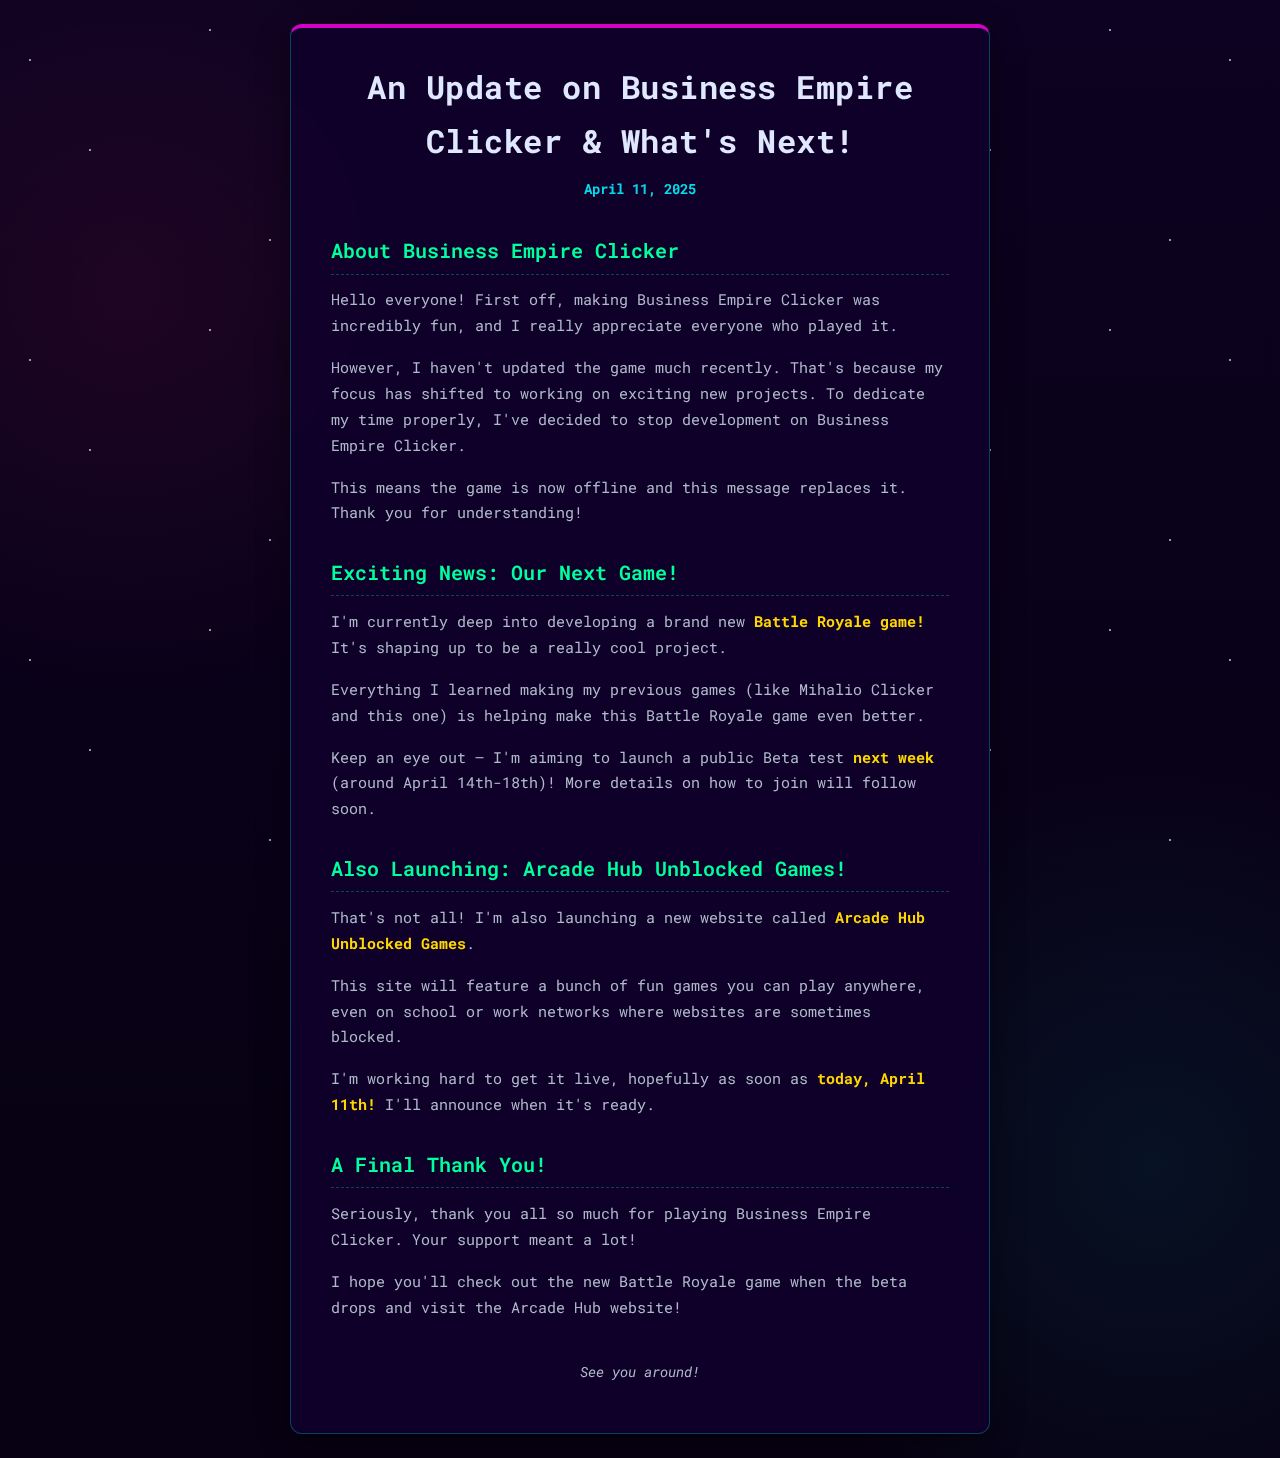
==== commit e1f63a73: "Update index.html" ====
--- a/index.html
+++ b/index.html
@@ -2,7 +2,7 @@
 <html lang="en">
 <head>
     <meta charset="UTF-8">
-    <title>Business Empire Clicker - Final Transmission</title>
+    <title>Business Empire Clicker - Update & Announcement</title>
     <meta name="viewport" content="width=device-width, initial-scale=1.0">
     <link href="https://fonts.googleapis.com/css2?family=Inter:wght@300;400;500;600;700&display=swap" rel="stylesheet">
     <link href="https://fonts.googleapis.com/css2?family=Roboto+Mono:wght@400;700&display=swap" rel="stylesheet">
@@ -13,14 +13,15 @@
             --neon-blue: #05d9e8;
             --neon-purple: #d300c5;
             --neon-green: #00ff9d;
-            --matrix-green: #00ff41;
+            --matrix-green: #00ff41; /* Keeping this for potential accents */
             --dark-bg: #0d0221;
             --darker-bg: #070113;
-            --card-bg: rgba(16, 0, 43, 0.85); /* Slightly less transparent */
-            --card-border: rgba(255, 42, 109, 0.3);
-            --text: #d1f7ff;
-            --text-secondary: #a0a8b3; /* Lighter secondary text */
+            --card-bg: rgba(16, 0, 43, 0.9); /* More opaque */
+            --card-border: rgba(5, 217, 232, 0.3); /* Use blue for border */
+            --text: #e0e8ff; /* Slightly softer text color */
+            --text-secondary: #b0bac9;
             --gold: #ffd700;
+            --heading-color: var(--neon-green); /* Green for main headings */
         }
 
         * {
@@ -29,25 +30,31 @@
             padding: 0;
         }
 
+        html {
+             scroll-behavior: smooth;
+        }
+
         body {
-            font-family: 'Inter', sans-serif; /* Use Inter as primary for readability */
+            /* Using Roboto Mono primarily for the tech feel, ensure readability */
+            font-family: 'Roboto Mono', monospace;
             background: var(--dark-bg);
             color: var(--text);
             min-height: 100vh;
             display: flex;
             flex-direction: column;
             align-items: center;
-            justify-content: center; /* Center the content vertically */
-            padding: 2rem;
-            line-height: 1.6;
+            justify-content: center;
+            padding: 1.5rem; /* Slightly less padding */
+            line-height: 1.7; /* Increase line height for mono font */
+            font-size: 16px; /* Base font size */
             overflow-x: hidden;
             background-image:
-                radial-gradient(circle at 10% 20%, rgba(255, 42, 109, 0.1) 0%, transparent 25%),
-                radial-gradient(circle at 90% 80%, rgba(5, 217, 232, 0.1) 0%, transparent 25%),
-                linear-gradient(to bottom, var(--dark-bg), var(--darker-bg) 70%);
-        }
-
-        /* Animated starfield background (Optional but nice) */
+                radial-gradient(circle at 10% 20%, rgba(255, 42, 109, 0.08) 0%, transparent 25%),
+                radial-gradient(circle at 90% 80%, rgba(5, 217, 232, 0.08) 0%, transparent 25%),
+                linear-gradient(to bottom, var(--dark-bg), var(--darker-bg) 80%);
+        }
+
+        /* Starfield - kept for visual theme */
         body::before {
             content: '';
             position: fixed;
@@ -60,114 +67,96 @@
                 radial-gradient(1px 1px at 90% 80%, white 0.5px, transparent 1px),
                 radial-gradient(1px 1px at 30% 50%, white 0.5px, transparent 1px),
                 radial-gradient(1px 1px at 70% 10%, white 0.5px, transparent 1px);
-            background-size: 250px 250px; /* Slightly larger stars */
+            background-size: 300px 300px;
             z-index: -1;
-            animation: starsMove 120s linear infinite alternate; /* Slower, alternating */
+            animation: starsMove 150s linear infinite alternate;
         }
 
         @keyframes starsMove {
-            from { transform: translateY(0) translateX(0); }
-            to { transform: translateY(-100px) translateX(-50px); }
-        }
-
-        /* Main Announcement Content Styling */
+            from { transform: translateY(0) translateX(0); opacity: 0.5; }
+            to { transform: translateY(-150px) translateX(-75px); opacity: 0.8; }
+        }
+
+        /* Main Announcement Container */
         .announcement-container {
             background: var(--card-bg);
-            border-radius: 16px;
+            border-radius: 12px; /* Slightly less rounded */
             width: 100%;
-            max-width: 750px; /* Wider for better readability */
-            padding: 2.5rem 3rem; /* More padding */
+            max-width: 700px; /* Good width for reading */
+            padding: 2rem 2.5rem;
             position: relative;
-            box-shadow: 0 0 25px rgba(5, 217, 232, 0.2), 0 0 50px rgba(255, 42, 109, 0.1);
+            box-shadow: 0 8px 32px rgba(0, 0, 0, 0.4);
             border: 1px solid var(--card-border);
-            color: var(--text);
-            font-family: 'Roboto Mono', monospace; /* Use mono for the announcement */
-            backdrop-filter: blur(8px);
-            border-top: 3px solid var(--neon-blue); /* Accent border */
-        }
-
-        .announcement-title {
-            font-size: clamp(1.8rem, 5vw, 2.4rem); /* Larger title */
-            margin-bottom: 1rem;
+            backdrop-filter: blur(10px);
+            border-top: 4px solid var(--neon-purple); /* Changed accent */
+        }
+
+        .main-title { /* H2 */
+            font-size: clamp(1.6rem, 4vw, 2.0rem); /* Adjusted size */
+            margin-bottom: 0.5rem;
             text-align: center;
-            background: linear-gradient(90deg, var(--neon-pink), var(--neon-blue));
-            -webkit-background-clip: text;
-            -webkit-text-fill-color: transparent;
-            text-shadow: 0 0 10px rgba(5, 217, 232, 0.4);
-            letter-spacing: 1px;
+            color: var(--text); /* White title */
             font-weight: 700;
-            line-height: 1.3;
-        }
-
-        .announcement-subtitle { /* For the date/priority line */
+            letter-spacing: 0.5px;
+        }
+
+        .date-stamp { /* Paragraph for date */
             text-align: center;
             margin-bottom: 2rem;
-            color: var(--neon-blue);
+            color: var(--neon-blue); /* Blue date */
             font-size: 0.9rem;
-            letter-spacing: 1.5px; /* Wider spacing */
-            text-transform: uppercase;
-            opacity: 0.8;
-        }
-
-        .section-title { /* For H3 */
-            font-size: 1.3rem;
-            color: var(--neon-green);
-            margin: 2rem 0 1rem 0;
-            border-bottom: 1px solid var(--neon-purple);
-            padding-bottom: 0.6rem;
+            font-weight: 700;
+        }
+
+        .section-heading { /* H3 */
+            font-size: 1.25rem;
+            color: var(--heading-color); /* Use variable */
+            margin-top: 1.8rem;
+            margin-bottom: 0.8rem;
+            padding-bottom: 0.4rem;
+            border-bottom: 1px dashed var(--card-border); /* Dashed separator */
             font-weight: 600;
-            letter-spacing: 0.5px;
-            text-shadow: 0 0 4px rgba(0, 255, 157, 0.3);
-        }
-
-        .announcement-list {
-            list-style-type: none; /* Remove default bullets */
-            padding-left: 0.5rem; /* Slight indent */
-            margin-bottom: 1.5rem;
-        }
-
-        .announcement-list li {
-            position: relative;
-            padding-left: 1.8rem; /* Space for pseudo-element */
-            margin-bottom: 0.8rem;
-            line-height: 1.7;
-            font-size: 0.95rem;
-            color: var(--text); /* Main text color */
-        }
-
-        .announcement-list li::before {
-            content: ">"; /* Cyberpunk style bullet */
-            position: absolute;
-            left: 0;
-            top: 1px; /* Adjust vertical alignment */
-            color: var(--matrix-green);
+        }
+
+        /* Style paragraphs for readability */
+        p {
+            margin-bottom: 1rem;
+            color: var(--text-secondary); /* Use secondary color for paragraphs */
+            font-size: 0.95rem; /* Slightly smaller than base */
+        }
+
+        /* Make links stand out */
+        a {
+            color: var(--neon-pink);
+            text-decoration: none;
+            font-weight: 600;
+            border-bottom: 1px dotted var(--neon-pink);
+            transition: color 0.2s ease, border-bottom-color 0.2s ease;
+        }
+
+        a:hover {
+            color: var(--text);
+            border-bottom-color: var(--text);
+        }
+
+        /* Emphasis for key info */
+        strong {
+            color: var(--gold); /* Gold for important bits */
             font-weight: 700;
-            font-size: 1rem;
-        }
-
-        .list-note { /* For [BRACKETED] text */
-            color: var(--neon-green);
-            font-weight: 700;
-            margin-right: 0.5em;
-        }
-
-        .highlight { /* For key dates/info */
-            color: var(--gold);
-            font-weight: 700;
-        }
-
-        .closing-remark {
+        }
+
+        /* Final sign-off */
+        .sign-off {
              margin-top: 2.5rem;
              text-align: center;
-             color: var(--neon-green);
-             font-size: 0.85rem;
-             letter-spacing: 1px;
-             opacity: 0.9;
-        }
-
-        /* Remove any interactivity styles if accidentally copied */
-        a, button {
-            cursor: default; /* No pointer cursor */
+             color: var(--text-secondary);
+             font-size: 0.9rem;
+             font-style: italic;
+        }
+
+        /* Ensure no game styles remain */
+        button, input, .upgrade, .stats, .click-btn /* etc... */ {
+            display: none !important; /* Hide any accidental remnants */
         }
 
     </style>
@@ -175,41 +164,52 @@
 <body>
 
     <div class="announcement-container">
-        <h2 class="announcement-title">// SYSTEM BROADCAST //</h2>
-        <p class="announcement-subtitle">
-          PRIORITY: CORE DIRECTIVE SHIFT :: NEW NETWORK NODES ACTIVATING :: DATE: <span class="highlight">April 11, 2025</span>
-        </p>
-
-        <h3 class="section-title">STATUS REPORT: BUSINESS EMPIRE CLICKER</h3>
-        <ul class="announcement-list">
-          <li><span class="list-note">[DEVELOPMENT HALTED]</span> Active enhancement protocols for Business Empire Clicker are now concluded. Development resources have been re-allocated.</li>
-          <li><span class="list-note">[SERVER STATUS: ARCHIVED]</span> Your established empires are archived but the simulation is no longer active for interaction.</li>
-          <li><span class="list-note">[REASON: EVOLUTION]</span> Primary focus has shifted entirely to next-generation projects demanding full operational capacity.</li>
-        </ul>
-
-        <h3 class="section-title">ALERT: PROJECT BATTLEGROUNDS (Working Title)</h3>
-        <ul class="announcement-list">
-          <li><span class="list-note">[INITIATING: BATTLE ROYALE]</span> Development cycles are deep into crafting a high-intensity Battle Royale experience.</li>
-          <li><span class="list-note">[BETA PHASE IMMINENT]</span> Prepare for deployment. Initial public beta access is targeted for <span class="highlight">Next Week</span>. Stand by for access protocols.</li>
-          <li><span class="list-note">[LEARNING MATRIX]</span> Combat modeling, economic simulation, and engagement algorithms derived from 'Mihalio Clicker' and 'Business Empire Clicker' were instrumental in this project's genesis.</li>
-        </ul>
-
-        <h3 class="section-title">NEW NODE ONLINE: UNBLOCKED DATA HAVEN</h3>
-        <ul class="announcement-list">
-          <li><span class="list-note">[ANNOUNCEMENT]</span> Simultaneously, we are launching a new public access node: An Unblocked Games Website.</li>
-          <li><span class="list-note">[PURPOSE]</span> Providing an open gateway to a curated selection of digital recreations, accessible across restricted networks.</li>
-          <li><span class="list-note">[ACTIVATION ETA]</span> Network propagation targeted for <span class="highlight">Today (April 11th)</span>, pending final diagnostic sweeps. Keep your scanners open.</li>
-        </ul>
-
-        <h3 class="section-title">FORWARD TRANSMISSION & ACKNOWLEDGEMENT</h3>
-        <ul class="announcement-list">
-          <li><span class="list-note">[NEXT STEPS]</span> Monitor public comms for Battle Royale beta details and the live coordinates for the Unblocked Data Haven.</li>
-          <li><span class="list-note">[GRATITUDE LOGGED]</span> To every Operator of Business Empire Clicker: Your participation was vital. The data is archived, the experience valued. Thank you sincerely for playing.</li>
-          <li><span class="list-note">[FUTURE ENCOUNTERS]</span> We anticipate seeing you in the heat of the Battle Royale arena or exploring the new Unblocked Hub soon.</li>
-        </ul>
-
-        <p class="closing-remark">
-          // BROADCAST COMPLETE :: STANDING BY //
+        <h2 class="main-title">An Update on Business Empire Clicker & What's Next!</h2>
+        <p class="date-stamp">April 11, 2025</p>
+
+        <h3 class="section-heading">About Business Empire Clicker</h3>
+        <p>
+            Hello everyone! First off, making Business Empire Clicker was incredibly fun, and I really appreciate everyone who played it.
+        </p>
+        <p>
+            However, I haven't updated the game much recently. That's because my focus has shifted to working on exciting new projects. To dedicate my time properly, I've decided to stop development on Business Empire Clicker.
+        </p>
+        <p>
+            This means the game is now offline and this message replaces it. Thank you for understanding!
+        </p>
+
+        <h3 class="section-heading">Exciting News: Our Next Game!</h3>
+        <p>
+            I'm currently deep into developing a brand new <strong>Battle Royale game!</strong> It's shaping up to be a really cool project.
+        </p>
+        <p>
+            Everything I learned making my previous games (like Mihalio Clicker and this one) is helping make this Battle Royale game even better.
+        </p>
+        <p>
+            Keep an eye out – I'm aiming to launch a public Beta test <strong>next week</strong> (around April 14th-18th)! More details on how to join will follow soon.
+        </p>
+
+        <h3 class="section-heading">Also Launching: Arcade Hub Unblocked Games!</h3>
+        <p>
+            That's not all! I'm also launching a new website called <strong>Arcade Hub Unblocked Games</strong>.
+        </p>
+        <p>
+            This site will feature a bunch of fun games you can play anywhere, even on school or work networks where websites are sometimes blocked.
+        </p>
+        <p>
+            I'm working hard to get it live, hopefully as soon as <strong>today, April 11th!</strong> I'll announce when it's ready.
+        </p>
+
+        <h3 class="section-heading">A Final Thank You!</h3>
+        <p>
+            Seriously, thank you all so much for playing Business Empire Clicker. Your support meant a lot!
+        </p>
+        <p>
+            I hope you'll check out the new Battle Royale game when the beta drops and visit the Arcade Hub website!
+        </p>
+
+        <p class="sign-off">
+            See you around!
         </p>
     </div>
 
